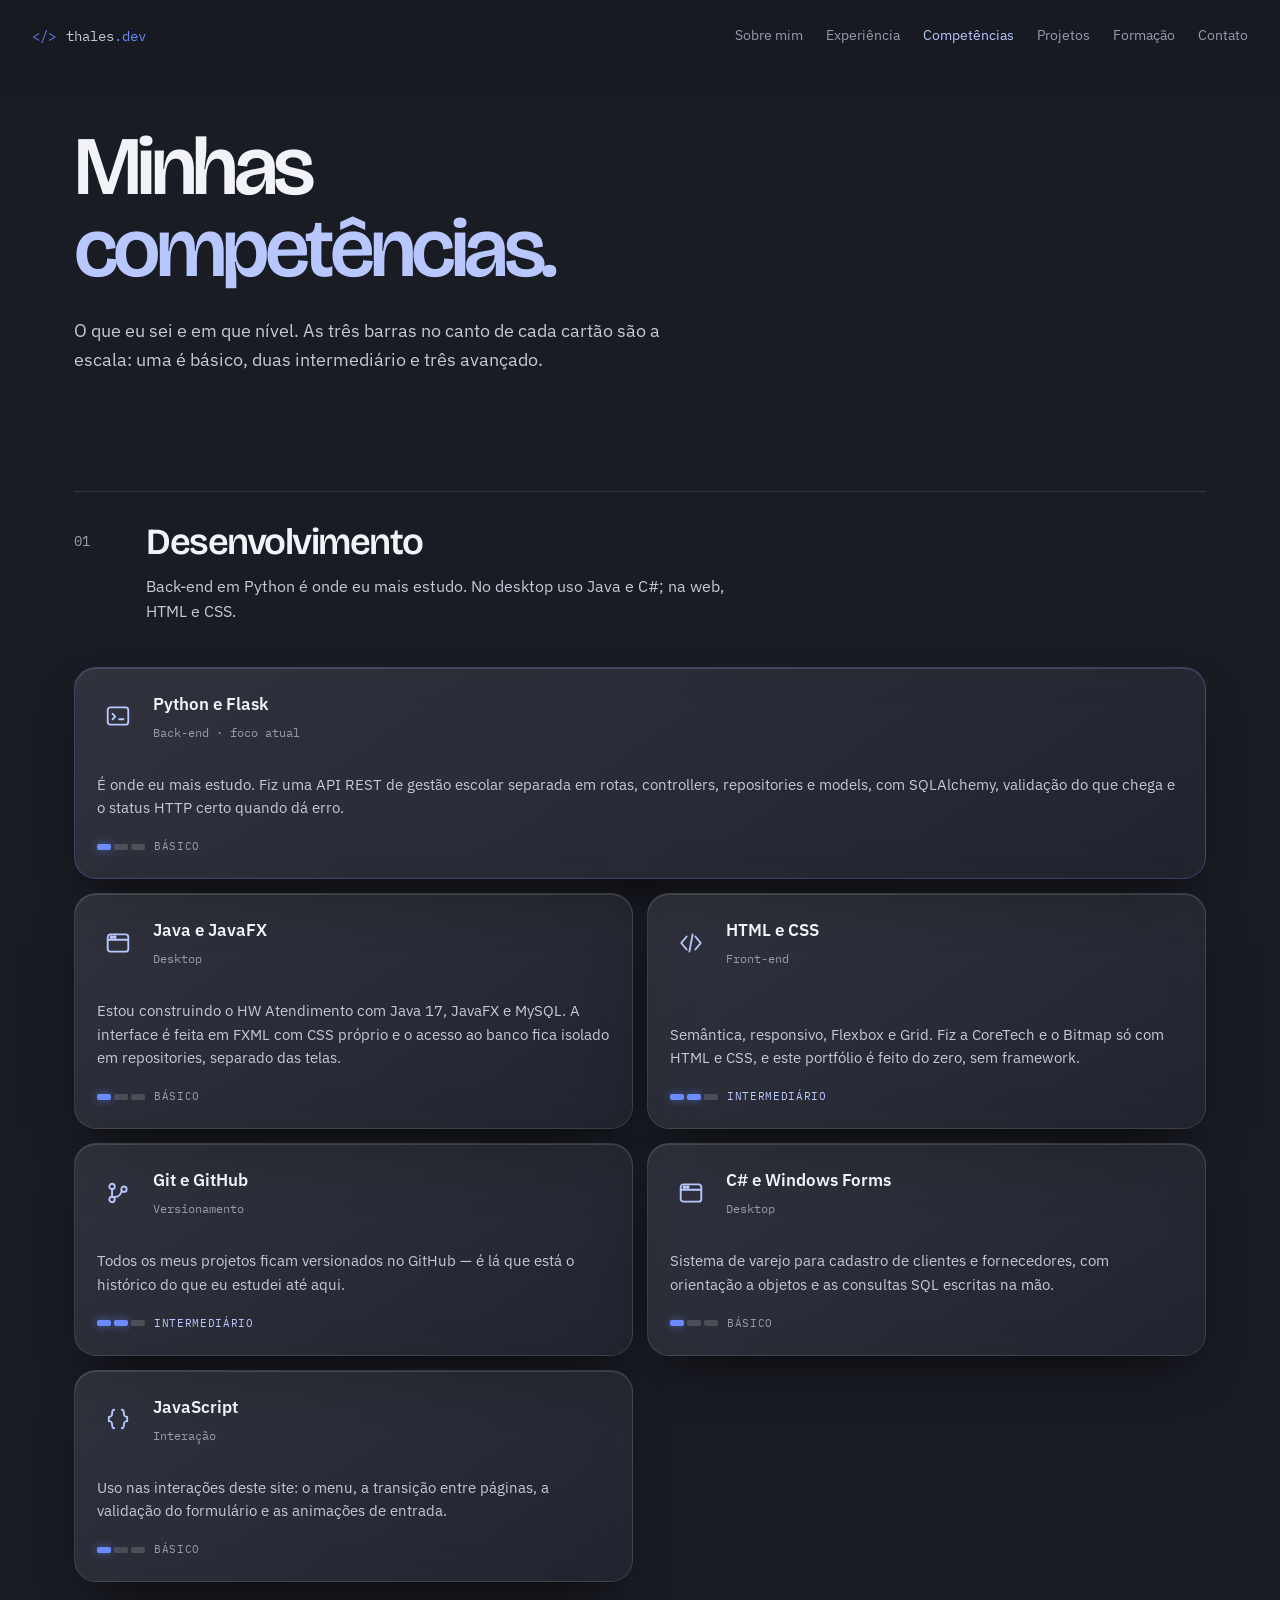
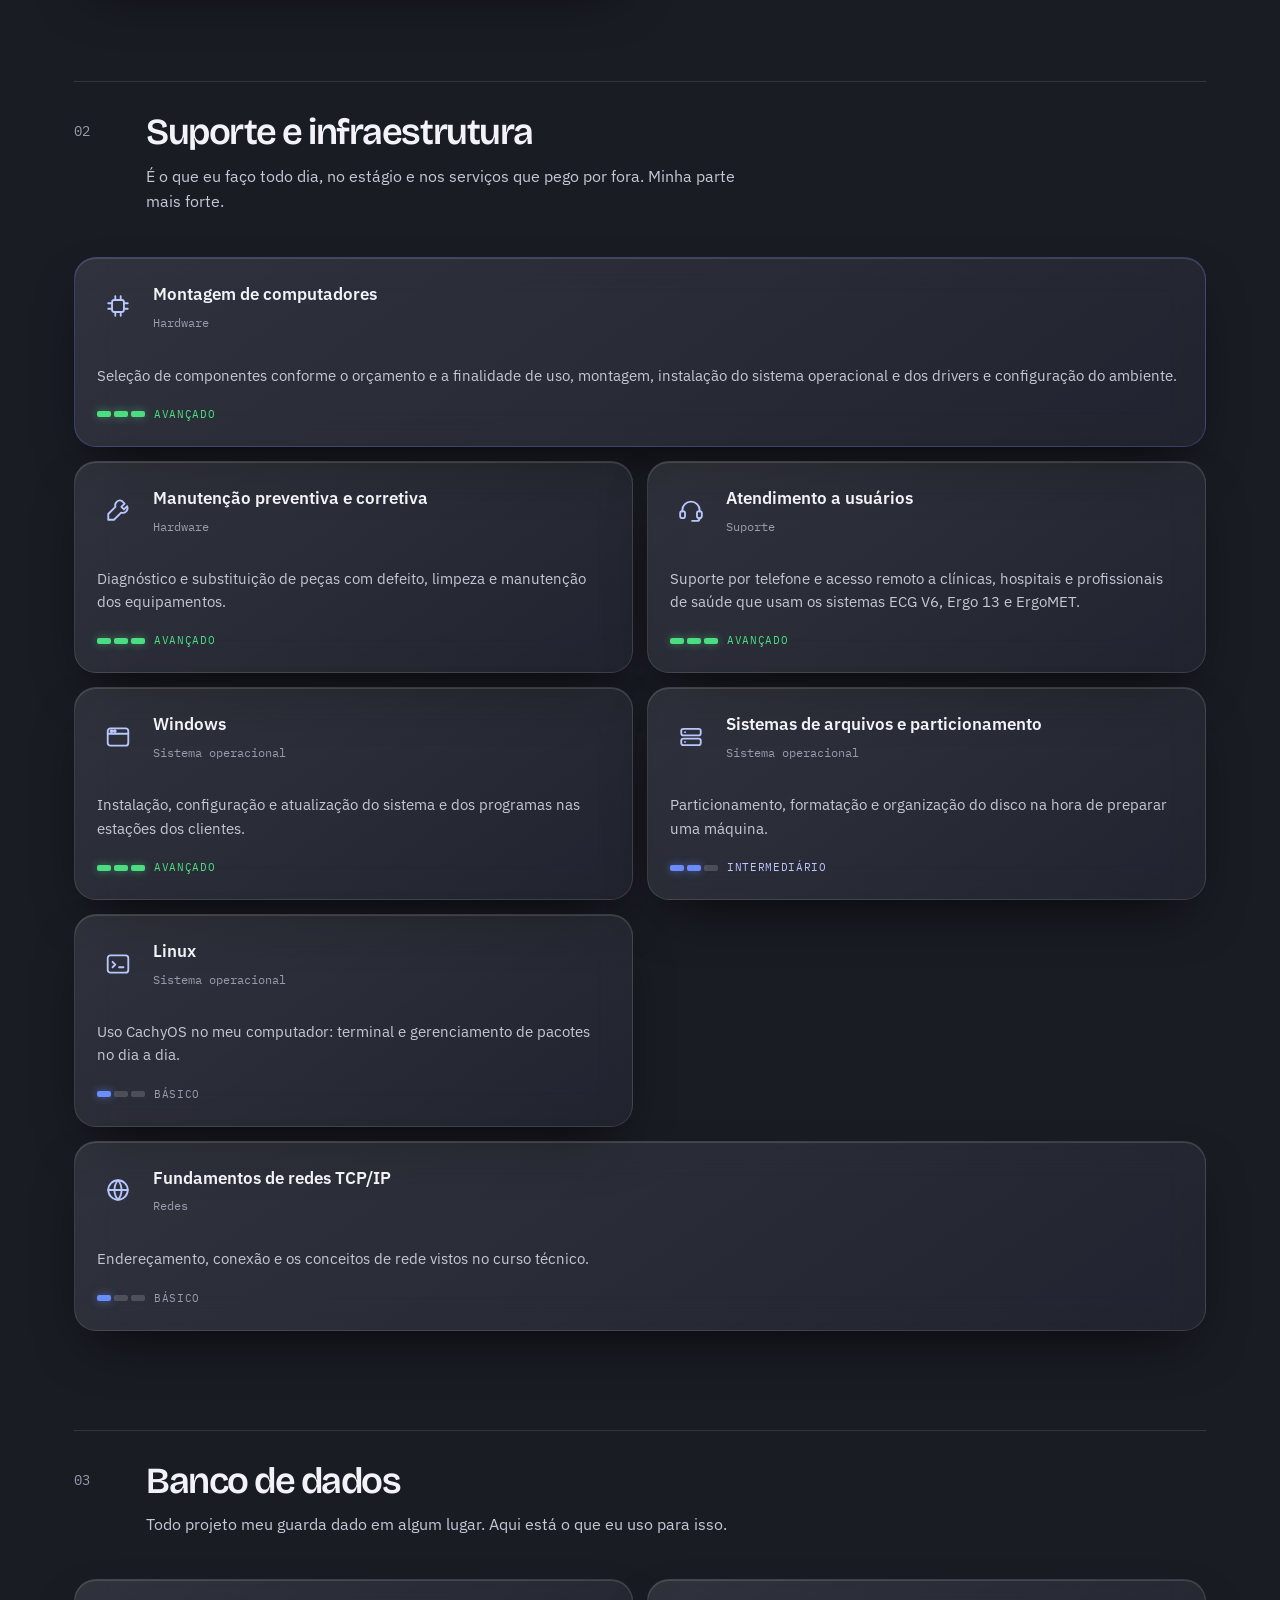
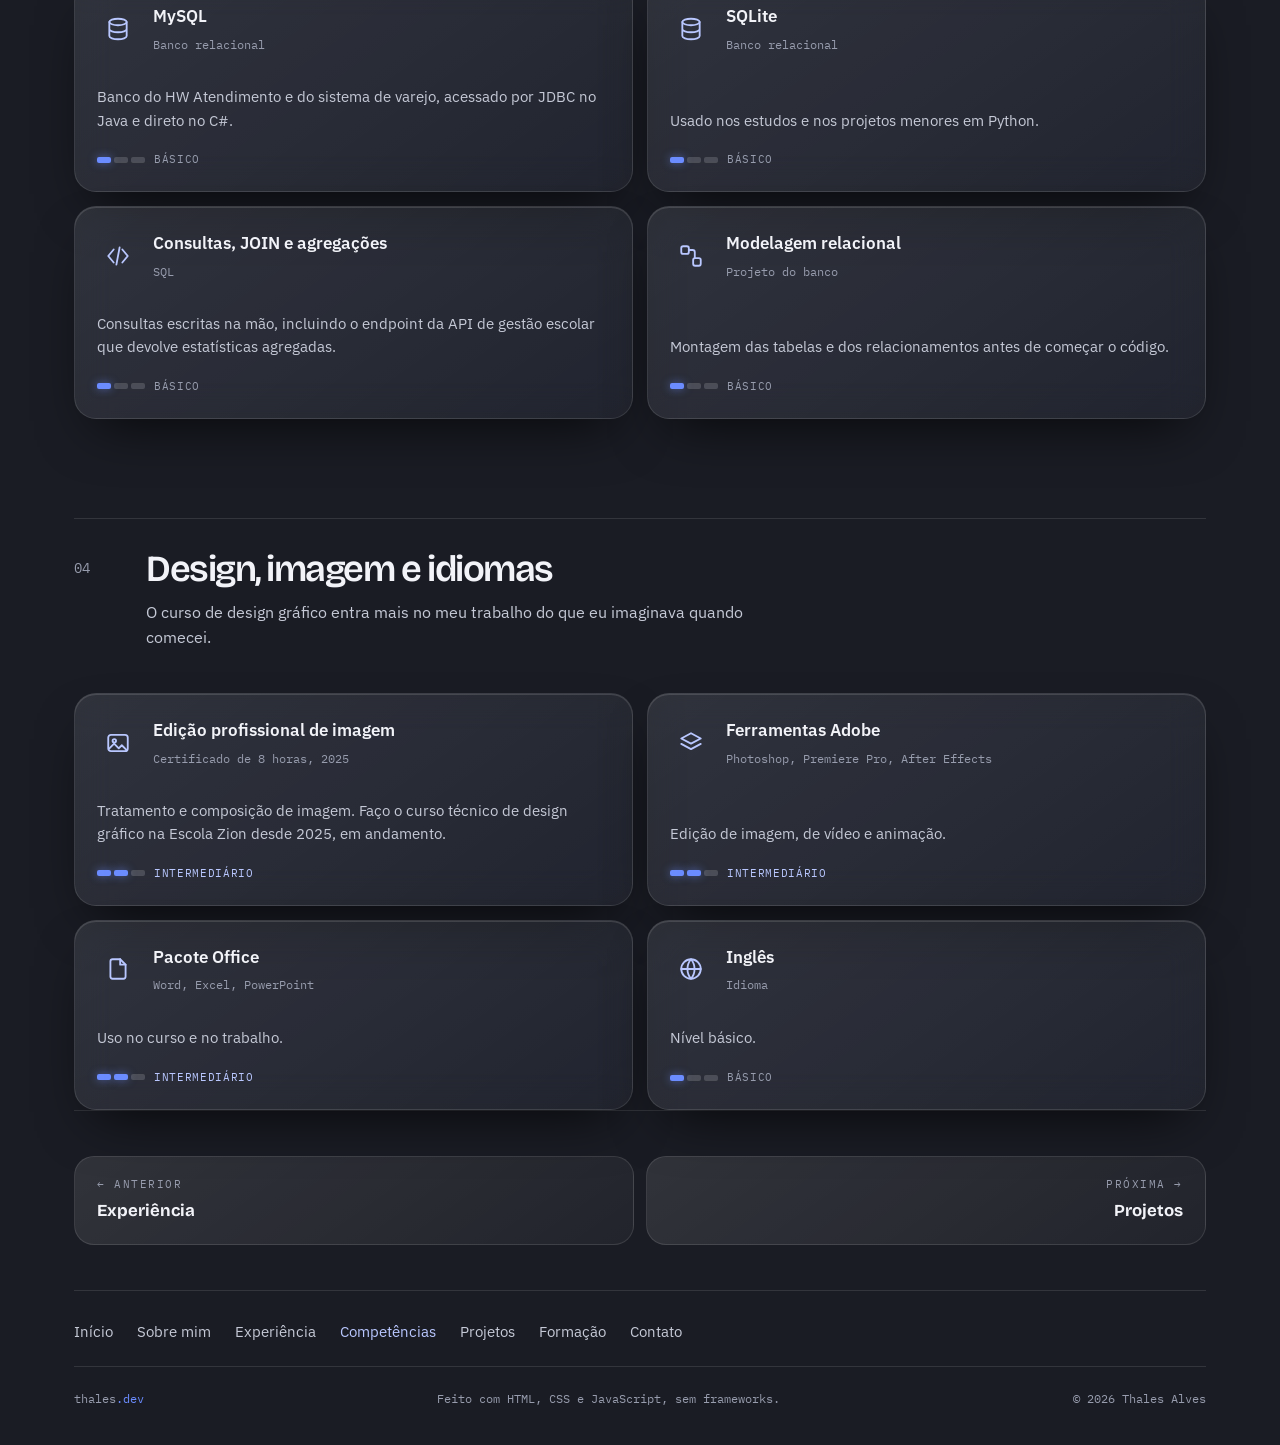
==== pages/competencias.html @ b4d2e7a7 "Abertura em todas as paginas, com o nome da secao O site que serviu de referencia mostra a tela de a" ====
<!DOCTYPE html>
<html lang="pt-BR">

<head>
<meta charset="UTF-8">
<meta name="viewport" content="width=device-width, initial-scale=1.0">

<style>
  /* Esqueleto da tela de abertura: precisa valer antes do style.css. */
  html.carregando { overflow: hidden; }
  html.carregando body > :not(.abertura) { visibility: hidden; }
  .abertura { display: none; }
  html.carregando .abertura,
  html.abertura-saindo .abertura {
    display: grid; position: fixed; inset: 0; z-index: 3000;
    place-items: center; align-content: center; background: #1A1C24;
  }
  html.abertura-saindo .abertura { opacity: 0; pointer-events: none; transition: opacity .5s ease; }
</style>
<script>
(function () {
  var raiz = document.documentElement;
  raiz.classList.add('js');

  /* quem pediu menos movimento no sistema pula a abertura */
  if (window.matchMedia('(prefers-reduced-motion: reduce)').matches) return;

  raiz.classList.add('carregando');

  /* seguranca: se algo falhar, o site aparece de qualquer jeito */
  window.setTimeout(function () {
    raiz.classList.remove('carregando');
    raiz.classList.remove('abertura-saindo');
  }, 4000);
})();
</script>
<title>Competências — Thales Alves</title>

<meta name="description" content="Competências de Thales Alves em desenvolvimento, suporte e infraestrutura, banco de dados e design.">
<meta name="author" content="Thales Alves">
<meta name="theme-color" content="#1A1C24">

<meta property="og:type" content="website">
<meta property="og:title" content="Competências — Thales Alves">
<meta property="og:description" content="Competências de Thales Alves em desenvolvimento, suporte e infraestrutura, banco de dados e design.">

<link rel="icon" href="data:image/svg+xml,<svg xmlns='http://www.w3.org/2000/svg' viewBox='0 0 100 100'><rect width='100' height='100' rx='22' fill='%231A1C24'/><text x='50' y='71' font-size='58' font-family='monospace' font-weight='bold' fill='%236B8CFF' text-anchor='middle'>T</text></svg>">

<link rel="preconnect" href="https://fonts.googleapis.com">
<link rel="preconnect" href="https://fonts.gstatic.com" crossorigin>
<link href="https://fonts.googleapis.com/css2?family=Bricolage+Grotesque:wght@600;700;800&family=IBM+Plex+Mono:wght@400;500&family=IBM+Plex+Sans:wght@400;500;600&display=swap" rel="stylesheet">
<link rel="stylesheet" href="../css/style.css">
</head>

<body data-pagina="competencias">

<div class="abertura" aria-hidden="true">
  <p class="abertura-marca">
    <span class="abertura-sinal">&lt;/&gt;</span>
    <span>thales<span class="destaque">.dev</span></span>
  </p>
  <p class="abertura-pagina">Competências</p>
  <span class="abertura-barra"><i></i></span>
</div>

<div class="placa" aria-hidden="true"></div>
<div class="cortina" aria-hidden="true"></div>

<a class="link-pular" href="#conteudo">Pular para o conteúdo</a>

<header class="cromo">
  <a href="../index.html" class="marca" aria-label="Início">
    <span class="marca-simbolo">&lt;/&gt;</span>
    <span>thales<span class="destaque">.dev</span></span>
  </a>

  <nav class="nav-topo" aria-label="Navegação principal">
    <a href="sobre.html">Sobre mim</a>
    <a href="experiencia.html">Experiência</a>
    <a href="competencias.html" aria-current="page">Competências</a>
    <a href="projetos.html">Projetos</a>
    <a href="formacao.html">Formação</a>
    <a href="contato.html">Contato</a>
  </nav>
</header>

<main class="pagina" id="conteudo">
  <div class="container">

    <header class="pagina-topo revelar">
      <h1>Minhas <em>competências.</em></h1>
      <div class="pagina-intro">
        <p>
          O que eu sei e em que nível. As três barras no canto de cada cartão são a escala:
          uma é básico, duas intermediário e três avançado.
        </p>
      </div>
    </header>

    <section class="secao-pagina revelar">
      <div class="secao-cabeca">
        <span class="secao-numero">01</span>
        <div>
          <h2>Desenvolvimento</h2>
          <p>Back-end em Python é onde eu mais estudo. No desktop uso Java e C#; na web, HTML e CSS.</p>
        </div>
      </div>
      <div class="grade-cartoes">
        <article class="cartao revelar cartao-destaque">
          <div class="cartao-topo">
            <span class="cartao-icone" aria-hidden="true"><svg viewBox="0 0 24 24" fill="none" stroke="currentColor" stroke-width="1.7" stroke-linecap="round" stroke-linejoin="round" aria-hidden="true"><rect x="2.5" y="4" width="19" height="16" rx="2.5"/><path d="m7 10 2.5 2.5L7 15M13 15h4"/></svg></span>
            <span class="cartao-titulo"><strong>Python e Flask</strong><small>Back-end · foco atual</small></span>
          </div>
          <p class="cartao-texto">É onde eu mais estudo. Fiz uma API REST de gestão escolar separada em rotas, controllers, repositories e models, com SQLAlchemy, validação do que chega e o status HTTP certo quando dá erro.</p>
<div class="cartao-rodape"><span class="nivel" data-nivel="1"><span class="nivel-barras" aria-hidden="true"><i></i><i></i><i></i></span><span class="nivel-texto">Básico</span></span></div>
        </article>
        <article class="cartao revelar">
          <div class="cartao-topo">
            <span class="cartao-icone" aria-hidden="true"><svg viewBox="0 0 24 24" fill="none" stroke="currentColor" stroke-width="1.7" stroke-linecap="round" stroke-linejoin="round" aria-hidden="true"><rect x="2.5" y="4" width="19" height="16" rx="2.5"/><path d="M2.5 9h19"/><circle cx="6" cy="6.5" r=".9" fill="currentColor"/><circle cx="9" cy="6.5" r=".9" fill="currentColor"/></svg></span>
            <span class="cartao-titulo"><strong>Java e JavaFX</strong><small>Desktop</small></span>
          </div>
          <p class="cartao-texto">Estou construindo o HW Atendimento com Java 17, JavaFX e MySQL. A interface é feita em FXML com CSS próprio e o acesso ao banco fica isolado em repositories, separado das telas.</p>
<div class="cartao-rodape"><span class="nivel" data-nivel="1"><span class="nivel-barras" aria-hidden="true"><i></i><i></i><i></i></span><span class="nivel-texto">Básico</span></span></div>
        </article>
        <article class="cartao revelar">
          <div class="cartao-topo">
            <span class="cartao-icone" aria-hidden="true"><svg viewBox="0 0 24 24" fill="none" stroke="currentColor" stroke-width="1.7" stroke-linecap="round" stroke-linejoin="round" aria-hidden="true"><path d="m8 6-5 6 5 6M16 6l5 6-5 6M13.5 4l-3 16"/></svg></span>
            <span class="cartao-titulo"><strong>HTML e CSS</strong><small>Front-end</small></span>
          </div>
          <p class="cartao-texto">Semântica, responsivo, Flexbox e Grid. Fiz a CoreTech e o Bitmap só com HTML e CSS, e este portfólio é feito do zero, sem framework.</p>
<div class="cartao-rodape"><span class="nivel" data-nivel="2"><span class="nivel-barras" aria-hidden="true"><i></i><i></i><i></i></span><span class="nivel-texto">Intermediário</span></span></div>
        </article>
        <article class="cartao revelar">
          <div class="cartao-topo">
            <span class="cartao-icone" aria-hidden="true"><svg viewBox="0 0 24 24" fill="none" stroke="currentColor" stroke-width="1.7" stroke-linecap="round" stroke-linejoin="round" aria-hidden="true"><circle cx="6.5" cy="6" r="2.5"/><circle cx="6.5" cy="18" r="2.5"/><circle cx="17.5" cy="8.5" r="2.5"/><path d="M6.5 8.5v7M15.3 10.3A6.5 6.5 0 0 1 9 15.6"/></svg></span>
            <span class="cartao-titulo"><strong>Git e GitHub</strong><small>Versionamento</small></span>
          </div>
          <p class="cartao-texto">Todos os meus projetos ficam versionados no GitHub &mdash; é lá que está o histórico do que eu estudei até aqui.</p>
<div class="cartao-rodape"><span class="nivel" data-nivel="2"><span class="nivel-barras" aria-hidden="true"><i></i><i></i><i></i></span><span class="nivel-texto">Intermediário</span></span></div>
        </article>
        <article class="cartao revelar">
          <div class="cartao-topo">
            <span class="cartao-icone" aria-hidden="true"><svg viewBox="0 0 24 24" fill="none" stroke="currentColor" stroke-width="1.7" stroke-linecap="round" stroke-linejoin="round" aria-hidden="true"><rect x="2.5" y="4" width="19" height="16" rx="2.5"/><path d="M2.5 9h19"/><circle cx="6" cy="6.5" r=".9" fill="currentColor"/><circle cx="9" cy="6.5" r=".9" fill="currentColor"/></svg></span>
            <span class="cartao-titulo"><strong>C# e Windows Forms</strong><small>Desktop</small></span>
          </div>
          <p class="cartao-texto">Sistema de varejo para cadastro de clientes e fornecedores, com orientação a objetos e as consultas SQL escritas na mão.</p>
<div class="cartao-rodape"><span class="nivel" data-nivel="1"><span class="nivel-barras" aria-hidden="true"><i></i><i></i><i></i></span><span class="nivel-texto">Básico</span></span></div>
        </article>
        <article class="cartao revelar">
          <div class="cartao-topo">
            <span class="cartao-icone" aria-hidden="true"><svg viewBox="0 0 24 24" fill="none" stroke="currentColor" stroke-width="1.7" stroke-linecap="round" stroke-linejoin="round" aria-hidden="true"><path d="M8.5 3.5c-2 0-2 2.5-2 4s-1.5 2.5-2.5 2.5h-.5v4h.5c1 0 2.5 1 2.5 2.5s0 4 2 4M15.5 3.5c2 0 2 2.5 2 4s1.5 2.5 2.5 2.5h.5v4h-.5c-1 0-2.5 1-2.5 2.5s0 4-2 4"/></svg></span>
            <span class="cartao-titulo"><strong>JavaScript</strong><small>Interação</small></span>
          </div>
          <p class="cartao-texto">Uso nas interações deste site: o menu, a transição entre páginas, a validação do formulário e as animações de entrada.</p>
<div class="cartao-rodape"><span class="nivel" data-nivel="1"><span class="nivel-barras" aria-hidden="true"><i></i><i></i><i></i></span><span class="nivel-texto">Básico</span></span></div>
        </article>
      </div>
    </section>

    <section class="secao-pagina revelar">
      <div class="secao-cabeca">
        <span class="secao-numero">02</span>
        <div>
          <h2>Suporte e infraestrutura</h2>
          <p>É o que eu faço todo dia, no estágio e nos serviços que pego por fora. Minha parte mais forte.</p>
        </div>
      </div>
      <div class="grade-cartoes">
        <article class="cartao revelar cartao-destaque">
          <div class="cartao-topo">
            <span class="cartao-icone" aria-hidden="true"><svg viewBox="0 0 24 24" fill="none" stroke="currentColor" stroke-width="1.7" stroke-linecap="round" stroke-linejoin="round" aria-hidden="true"><rect x="6.5" y="6.5" width="11" height="11" rx="2"/><path d="M9.5 3v3.5M14.5 3v3.5M9.5 17.5V21M14.5 17.5V21M3 9.5h3.5M3 14.5h3.5M17.5 9.5H21M17.5 14.5H21"/></svg></span>
            <span class="cartao-titulo"><strong>Montagem de computadores</strong><small>Hardware</small></span>
          </div>
          <p class="cartao-texto">Seleção de componentes conforme o orçamento e a finalidade de uso, montagem, instalação do sistema operacional e dos drivers e configuração do ambiente.</p>
<div class="cartao-rodape"><span class="nivel" data-nivel="3"><span class="nivel-barras" aria-hidden="true"><i></i><i></i><i></i></span><span class="nivel-texto">Avançado</span></span></div>
        </article>
        <article class="cartao revelar">
          <div class="cartao-topo">
            <span class="cartao-icone" aria-hidden="true"><svg viewBox="0 0 24 24" fill="none" stroke="currentColor" stroke-width="1.7" stroke-linecap="round" stroke-linejoin="round" aria-hidden="true"><path d="M15.5 3.5a4.5 4.5 0 0 0-5.9 5.6L3 15.7V21h5.3l6.6-6.6a4.5 4.5 0 0 0 5.6-5.9l-3 3-2.4-2.4 3-3Z"/></svg></span>
            <span class="cartao-titulo"><strong>Manutenção preventiva e corretiva</strong><small>Hardware</small></span>
          </div>
          <p class="cartao-texto">Diagnóstico e substituição de peças com defeito, limpeza e manutenção dos equipamentos.</p>
<div class="cartao-rodape"><span class="nivel" data-nivel="3"><span class="nivel-barras" aria-hidden="true"><i></i><i></i><i></i></span><span class="nivel-texto">Avançado</span></span></div>
        </article>
        <article class="cartao revelar">
          <div class="cartao-topo">
            <span class="cartao-icone" aria-hidden="true"><svg viewBox="0 0 24 24" fill="none" stroke="currentColor" stroke-width="1.7" stroke-linecap="round" stroke-linejoin="round" aria-hidden="true"><path d="M4 13.5v-1.2a8 8 0 0 1 16 0v1.2"/><rect x="2" y="13" width="4.5" height="6.5" rx="2"/><rect x="17.5" y="13" width="4.5" height="6.5" rx="2"/><path d="M20 19.5a2.5 2.5 0 0 1-2.5 2.5H13"/></svg></span>
            <span class="cartao-titulo"><strong>Atendimento a usuários</strong><small>Suporte</small></span>
          </div>
          <p class="cartao-texto">Suporte por telefone e acesso remoto a clínicas, hospitais e profissionais de saúde que usam os sistemas ECG V6, Ergo 13 e ErgoMET.</p>
<div class="cartao-rodape"><span class="nivel" data-nivel="3"><span class="nivel-barras" aria-hidden="true"><i></i><i></i><i></i></span><span class="nivel-texto">Avançado</span></span></div>
        </article>
        <article class="cartao revelar">
          <div class="cartao-topo">
            <span class="cartao-icone" aria-hidden="true"><svg viewBox="0 0 24 24" fill="none" stroke="currentColor" stroke-width="1.7" stroke-linecap="round" stroke-linejoin="round" aria-hidden="true"><rect x="2.5" y="4" width="19" height="16" rx="2.5"/><path d="M2.5 9h19"/><circle cx="6" cy="6.5" r=".9" fill="currentColor"/><circle cx="9" cy="6.5" r=".9" fill="currentColor"/></svg></span>
            <span class="cartao-titulo"><strong>Windows</strong><small>Sistema operacional</small></span>
          </div>
          <p class="cartao-texto">Instalação, configuração e atualização do sistema e dos programas nas estações dos clientes.</p>
<div class="cartao-rodape"><span class="nivel" data-nivel="3"><span class="nivel-barras" aria-hidden="true"><i></i><i></i><i></i></span><span class="nivel-texto">Avançado</span></span></div>
        </article>
        <article class="cartao revelar">
          <div class="cartao-topo">
            <span class="cartao-icone" aria-hidden="true"><svg viewBox="0 0 24 24" fill="none" stroke="currentColor" stroke-width="1.7" stroke-linecap="round" stroke-linejoin="round" aria-hidden="true"><rect x="3" y="4.5" width="18" height="6" rx="2"/><rect x="3" y="13.5" width="18" height="6" rx="2"/><path d="M6.5 7.5h.01M6.5 16.5h.01"/></svg></span>
            <span class="cartao-titulo"><strong>Sistemas de arquivos e particionamento</strong><small>Sistema operacional</small></span>
          </div>
          <p class="cartao-texto">Particionamento, formatação e organização do disco na hora de preparar uma máquina.</p>
<div class="cartao-rodape"><span class="nivel" data-nivel="2"><span class="nivel-barras" aria-hidden="true"><i></i><i></i><i></i></span><span class="nivel-texto">Intermediário</span></span></div>
        </article>
        <article class="cartao revelar">
          <div class="cartao-topo">
            <span class="cartao-icone" aria-hidden="true"><svg viewBox="0 0 24 24" fill="none" stroke="currentColor" stroke-width="1.7" stroke-linecap="round" stroke-linejoin="round" aria-hidden="true"><rect x="2.5" y="4" width="19" height="16" rx="2.5"/><path d="m7 10 2.5 2.5L7 15M13 15h4"/></svg></span>
            <span class="cartao-titulo"><strong>Linux</strong><small>Sistema operacional</small></span>
          </div>
          <p class="cartao-texto">Uso CachyOS no meu computador: terminal e gerenciamento de pacotes no dia a dia.</p>
<div class="cartao-rodape"><span class="nivel" data-nivel="1"><span class="nivel-barras" aria-hidden="true"><i></i><i></i><i></i></span><span class="nivel-texto">Básico</span></span></div>
        </article>
        <article class="cartao revelar cartao-largo">
          <div class="cartao-topo">
            <span class="cartao-icone" aria-hidden="true"><svg viewBox="0 0 24 24" fill="none" stroke="currentColor" stroke-width="1.7" stroke-linecap="round" stroke-linejoin="round" aria-hidden="true"><circle cx="12" cy="12" r="9"/><path d="M3 12h18"/><path d="M12 3a14 14 0 0 1 0 18 14 14 0 0 1 0-18Z"/></svg></span>
            <span class="cartao-titulo"><strong>Fundamentos de redes TCP/IP</strong><small>Redes</small></span>
          </div>
          <p class="cartao-texto">Endereçamento, conexão e os conceitos de rede vistos no curso técnico.</p>
<div class="cartao-rodape"><span class="nivel" data-nivel="1"><span class="nivel-barras" aria-hidden="true"><i></i><i></i><i></i></span><span class="nivel-texto">Básico</span></span></div>
        </article>
      </div>
    </section>

    <section class="secao-pagina revelar">
      <div class="secao-cabeca">
        <span class="secao-numero">03</span>
        <div>
          <h2>Banco de dados</h2>
          <p>Todo projeto meu guarda dado em algum lugar. Aqui está o que eu uso para isso.</p>
        </div>
      </div>
      <div class="grade-cartoes">
        <article class="cartao revelar">
          <div class="cartao-topo">
            <span class="cartao-icone" aria-hidden="true"><svg viewBox="0 0 24 24" fill="none" stroke="currentColor" stroke-width="1.7" stroke-linecap="round" stroke-linejoin="round" aria-hidden="true"><ellipse cx="12" cy="5.5" rx="8" ry="3"/><path d="M4 5.5v13c0 1.7 3.6 3 8 3s8-1.3 8-3v-13M4 12c0 1.7 3.6 3 8 3s8-1.3 8-3"/></svg></span>
            <span class="cartao-titulo"><strong>MySQL</strong><small>Banco relacional</small></span>
          </div>
          <p class="cartao-texto">Banco do HW Atendimento e do sistema de varejo, acessado por JDBC no Java e direto no C#.</p>
<div class="cartao-rodape"><span class="nivel" data-nivel="1"><span class="nivel-barras" aria-hidden="true"><i></i><i></i><i></i></span><span class="nivel-texto">Básico</span></span></div>
        </article>
        <article class="cartao revelar">
          <div class="cartao-topo">
            <span class="cartao-icone" aria-hidden="true"><svg viewBox="0 0 24 24" fill="none" stroke="currentColor" stroke-width="1.7" stroke-linecap="round" stroke-linejoin="round" aria-hidden="true"><ellipse cx="12" cy="5.5" rx="8" ry="3"/><path d="M4 5.5v13c0 1.7 3.6 3 8 3s8-1.3 8-3v-13M4 12c0 1.7 3.6 3 8 3s8-1.3 8-3"/></svg></span>
            <span class="cartao-titulo"><strong>SQLite</strong><small>Banco relacional</small></span>
          </div>
          <p class="cartao-texto">Usado nos estudos e nos projetos menores em Python.</p>
<div class="cartao-rodape"><span class="nivel" data-nivel="1"><span class="nivel-barras" aria-hidden="true"><i></i><i></i><i></i></span><span class="nivel-texto">Básico</span></span></div>
        </article>
        <article class="cartao revelar">
          <div class="cartao-topo">
            <span class="cartao-icone" aria-hidden="true"><svg viewBox="0 0 24 24" fill="none" stroke="currentColor" stroke-width="1.7" stroke-linecap="round" stroke-linejoin="round" aria-hidden="true"><path d="m8 6-5 6 5 6M16 6l5 6-5 6M13.5 4l-3 16"/></svg></span>
            <span class="cartao-titulo"><strong>Consultas, JOIN e agregações</strong><small>SQL</small></span>
          </div>
          <p class="cartao-texto">Consultas escritas na mão, incluindo o endpoint da API de gestão escolar que devolve estatísticas agregadas.</p>
<div class="cartao-rodape"><span class="nivel" data-nivel="1"><span class="nivel-barras" aria-hidden="true"><i></i><i></i><i></i></span><span class="nivel-texto">Básico</span></span></div>
        </article>
        <article class="cartao revelar">
          <div class="cartao-topo">
            <span class="cartao-icone" aria-hidden="true"><svg viewBox="0 0 24 24" fill="none" stroke="currentColor" stroke-width="1.7" stroke-linecap="round" stroke-linejoin="round" aria-hidden="true"><rect x="3" y="3" width="7" height="7" rx="1.8"/><rect x="14" y="14" width="7" height="7" rx="1.8"/><path d="M10 6.5h3.5a2 2 0 0 1 2 2V14"/></svg></span>
            <span class="cartao-titulo"><strong>Modelagem relacional</strong><small>Projeto do banco</small></span>
          </div>
          <p class="cartao-texto">Montagem das tabelas e dos relacionamentos antes de começar o código.</p>
<div class="cartao-rodape"><span class="nivel" data-nivel="1"><span class="nivel-barras" aria-hidden="true"><i></i><i></i><i></i></span><span class="nivel-texto">Básico</span></span></div>
        </article>
      </div>
    </section>

    <section class="secao-pagina revelar">
      <div class="secao-cabeca">
        <span class="secao-numero">04</span>
        <div>
          <h2>Design, imagem e idiomas</h2>
          <p>O curso de design gráfico entra mais no meu trabalho do que eu imaginava quando comecei.</p>
        </div>
      </div>
      <div class="grade-cartoes">
        <article class="cartao revelar">
          <div class="cartao-topo">
            <span class="cartao-icone" aria-hidden="true"><svg viewBox="0 0 24 24" fill="none" stroke="currentColor" stroke-width="1.7" stroke-linecap="round" stroke-linejoin="round" aria-hidden="true"><rect x="3" y="4.5" width="18" height="15" rx="2.5"/><circle cx="8.6" cy="10" r="1.6"/><path d="m3.6 17.4 4.8-4.8 4.3 4.3 2.8-2.8 4.5 4.5"/></svg></span>
            <span class="cartao-titulo"><strong>Edição profissional de imagem</strong><small>Certificado de 8 horas, 2025</small></span>
          </div>
          <p class="cartao-texto">Tratamento e composição de imagem. Faço o curso técnico de design gráfico na Escola Zion desde 2025, em andamento.</p>
<div class="cartao-rodape"><span class="nivel" data-nivel="2"><span class="nivel-barras" aria-hidden="true"><i></i><i></i><i></i></span><span class="nivel-texto">Intermediário</span></span></div>
        </article>
        <article class="cartao revelar">
          <div class="cartao-topo">
            <span class="cartao-icone" aria-hidden="true"><svg viewBox="0 0 24 24" fill="none" stroke="currentColor" stroke-width="1.7" stroke-linecap="round" stroke-linejoin="round" aria-hidden="true"><path d="m12 3 9 4.8-9 4.8-9-4.8 9-4.8Z"/><path d="m3 12.8 9 4.8 9-4.8"/></svg></span>
            <span class="cartao-titulo"><strong>Ferramentas Adobe</strong><small>Photoshop, Premiere Pro, After Effects</small></span>
          </div>
          <p class="cartao-texto">Edição de imagem, de vídeo e animação.</p>
<div class="cartao-rodape"><span class="nivel" data-nivel="2"><span class="nivel-barras" aria-hidden="true"><i></i><i></i><i></i></span><span class="nivel-texto">Intermediário</span></span></div>
        </article>
        <article class="cartao revelar">
          <div class="cartao-topo">
            <span class="cartao-icone" aria-hidden="true"><svg viewBox="0 0 24 24" fill="none" stroke="currentColor" stroke-width="1.7" stroke-linecap="round" stroke-linejoin="round" aria-hidden="true"><path d="M14 3H7a2 2 0 0 0-2 2v14a2 2 0 0 0 2 2h10a2 2 0 0 0 2-2V8l-5-5Z"/><path d="M14 3v5h5"/></svg></span>
            <span class="cartao-titulo"><strong>Pacote Office</strong><small>Word, Excel, PowerPoint</small></span>
          </div>
          <p class="cartao-texto">Uso no curso e no trabalho.</p>
<div class="cartao-rodape"><span class="nivel" data-nivel="2"><span class="nivel-barras" aria-hidden="true"><i></i><i></i><i></i></span><span class="nivel-texto">Intermediário</span></span></div>
        </article>
        <article class="cartao revelar">
          <div class="cartao-topo">
            <span class="cartao-icone" aria-hidden="true"><svg viewBox="0 0 24 24" fill="none" stroke="currentColor" stroke-width="1.7" stroke-linecap="round" stroke-linejoin="round" aria-hidden="true"><circle cx="12" cy="12" r="9"/><path d="M3 12h18"/><path d="M12 3a14 14 0 0 1 0 18 14 14 0 0 1 0-18Z"/></svg></span>
            <span class="cartao-titulo"><strong>Inglês</strong><small>Idioma</small></span>
          </div>
          <p class="cartao-texto">Nível básico.</p>
<div class="cartao-rodape"><span class="nivel" data-nivel="1"><span class="nivel-barras" aria-hidden="true"><i></i><i></i><i></i></span><span class="nivel-texto">Básico</span></span></div>
        </article>
      </div>
    </section>

    <nav class="nav-paginas" aria-label="Navegação entre páginas">
      <a class="nav-pagina" href="experiencia.html">
        <span>&larr; Anterior</span>
        <b>Experiência</b>
      </a>
      <a class="nav-pagina nav-pagina-dir" href="projetos.html">
        <span>Próxima &rarr;</span>
        <b>Projetos</b>
      </a>
    </nav>

    <footer class="rodape">
      <nav class="rodape-nav" aria-label="Todas as páginas">
      <a href="../index.html">Início</a>
      <a href="sobre.html">Sobre mim</a>
      <a href="experiencia.html">Experiência</a>
      <a href="competencias.html" aria-current="page">Competências</a>
      <a href="projetos.html">Projetos</a>
      <a href="formacao.html">Formação</a>
      <a href="contato.html">Contato</a>
      </nav>
      <div class="rodape-conteudo">
        <p>thales<span class="destaque">.dev</span></p>
        <p>Feito com HTML, CSS e JavaScript, sem frameworks.</p>
        <p>&copy; <span id="ano">2026</span> Thales Alves</p>
      </div>
    </footer>

  </div>
</main>

<button class="topo" id="botao-topo" aria-label="Voltar ao topo">
  <svg viewBox="0 0 24 24" fill="none" stroke="currentColor" stroke-width="2" aria-hidden="true"><path d="m6 14 6-6 6 6"/></svg>
</button>

<script src="../js/main.js"></script>
</body>

</html>
---- css/style.css ----
/* ===========================================================
   Portfólio — Thales Alves
   Bancada: tema escuro, painéis de vidro e componentes de hardware.

   Sumário
   01. Tokens
   02. Base e utilitários
   03. Fundo (placa de circuito)
   04. Cromo do site (marca + links)
   05. Tela de abertura
   06. Cortina de transição entre páginas
   07. Botões e pílulas
   08. Bancada (página inicial)
   09. Módulos (cards de pasta)
   10. Núcleo (coluna central da inicial)
   11. Páginas internas
   12. Cartões de conteúdo
   13. Nível das competências
   14. Projetos
   15. Contato e formulário
   16. Link de texto com seta
   17. Rodapé e navegação entre páginas
   18. Revelação no scroll
   19. Responsivo
   =========================================================== */


/* ======================= 01. Tokens ======================= */

:root {
  /* Fundos — grafite com veio azul, não cinza neutro */
  --fundo: #1A1C24;
  --fundo-2: #15171E;
  --fundo-3: #242836;

  /* Vidro: um gradiente branco translúcido reaproveitado em tudo */
  --vidro: linear-gradient(145deg, rgba(255, 255, 255, .10), rgba(255, 255, 255, .038));
  --vidro-forte: linear-gradient(145deg, rgba(255, 255, 255, .19), rgba(255, 255, 255, .08));
  --borda: rgba(255, 255, 255, .11);
  --borda-forte: rgba(255, 255, 255, .26);

  /* Luz e sombra */
  --luz-interna: inset 0 1px 0 rgba(255, 255, 255, .13);
  --sombra: 0 24px 56px -22px rgba(0, 0, 0, .78);
  --sombra-alta: 0 36px 80px -26px rgba(0, 0, 0, .86);

  /* Texto */
  --texto: #F2F3F8;
  --texto-2: #C5C9D6;
  --texto-3: #979CAD;

  /* Cores de sinal */
  --azul: #6B8CFF;
  --azul-claro: #B9C7FF;
  --azul-10: rgba(107, 140, 255, .14);
  --azul-20: rgba(107, 140, 255, .28);
  --azul-40: rgba(107, 140, 255, .55);
  --led: #4ADE80;
  --cobre: #E8A765;
  --vermelho: #FF8F8B;

  /* Tipografia */
  --fonte-titulo: "Bricolage Grotesque", "Segoe UI", system-ui, sans-serif;
  --fonte-corpo: "IBM Plex Sans", "Segoe UI", system-ui, -apple-system, sans-serif;
  --fonte-mono: "IBM Plex Mono", "Consolas", ui-monospace, monospace;

  /* Medidas */
  --maxw: 1180px;
  --raio: 20px;
  --raio-p: 12px;
  --raio-pilula: 100px;
  --cromo-h: 72px;

  /* Movimento: um único easing para o site inteiro */
  --mov: cubic-bezier(.16, 1, .3, 1);
  --t2: .2s;
  --t4: .4s;
  --t6: .6s;
  --t8: .8s;
}


/* =================== 02. Base e utilitários =================== */

*,
*::before,
*::after {
  box-sizing: border-box;
}

html {
  -webkit-text-size-adjust: 100%;
  scroll-behavior: smooth;
  scroll-padding-top: calc(var(--cromo-h) + 16px);
  background: var(--fundo);
}

body {
  margin: 0;
  min-height: 100vh;
  background: var(--fundo);
  color: var(--texto);
  font-family: var(--fonte-corpo);
  font-size: 16px;
  line-height: 1.7;
  -webkit-font-smoothing: antialiased;
  overflow-x: hidden;
}

img,
svg {
  display: block;
  max-width: 100%;
}

ul,
ol {
  margin: 0;
  padding: 0;
  list-style: none;
}

a {
  color: inherit;
  text-decoration: none;
}

button {
  font: inherit;
  color: inherit;
  background: none;
  border: 0;
  cursor: pointer;
}

h1,
h2,
h3,
h4 {
  margin: 0;
  font-family: var(--fonte-titulo);
  font-weight: 700;
  line-height: 1.12;
  letter-spacing: -.02em;
}

p {
  margin: 0;
}

:focus-visible {
  outline: 2px solid var(--azul);
  outline-offset: 3px;
  border-radius: 4px;
}

.container {
  width: 100%;
  max-width: var(--maxw);
  margin: 0 auto;
  padding: 0 24px;
}

.mono {
  font-family: var(--fonte-mono);
}

.destaque {
  color: var(--azul);
}

.link-pular {
  position: fixed;
  top: 12px;
  left: 12px;
  z-index: 300;
  padding: 10px 18px;
  background: var(--fundo-3);
  border: 1px solid var(--borda-forte);
  border-radius: var(--raio-pilula);
  transform: translateY(-200%);
  transition: transform var(--t4) var(--mov);
}

.link-pular:focus {
  transform: translateY(0);
}

/* LED: o ponto verde que pulsa nos status */
.led {
  width: 7px;
  height: 7px;
  flex: 0 0 auto;
  border-radius: 50%;
  background: var(--led);
  box-shadow: 0 0 0 0 rgba(74, 222, 128, .5);
  animation: pulsar 2.4s var(--mov) infinite;
}

@keyframes pulsar {
  0% { box-shadow: 0 0 0 0 rgba(74, 222, 128, .45); }
  70% { box-shadow: 0 0 0 7px rgba(74, 222, 128, 0); }
  100% { box-shadow: 0 0 0 0 rgba(74, 222, 128, 0); }
}


/* ============ 03. Fundo (placa de circuito) ============ */
/* Três camadas empilhadas num só elemento, tudo em gradiente CSS:
   trilhas finas na vertical e horizontal, pontos de solda e dois brilhos. */

.placa {
  position: fixed;
  inset: 0;
  z-index: -1;
  pointer-events: none;
  background-color: var(--fundo);
  background-image:
    /* luz azul entrando pelo alto à esquerda */
    radial-gradient(64rem 44rem at 8% -14%, rgba(107, 140, 255, .26), transparent 62%),
    /* um roxo frio no canto oposto, para o fundo não ficar de uma cor só */
    radial-gradient(56rem 40rem at 104% 106%, rgba(138, 110, 255, .16), transparent 62%),
    /* pontos de solda */
    radial-gradient(circle, rgba(255, 255, 255, .05) 1px, transparent 1.3px),
    /* trilhas verticais */
    repeating-linear-gradient(90deg, rgba(255, 255, 255, .028) 0 1px, transparent 1px 88px),
    /* trilhas horizontais */
    repeating-linear-gradient(0deg, rgba(255, 255, 255, .028) 0 1px, transparent 1px 88px);
  background-size: auto, auto, 88px 88px, auto, auto;
  background-position: center;
}

/* Vinheta: escurece as bordas para o conteúdo central ganhar peso */
.placa::after {
  content: "";
  position: absolute;
  inset: 0;
  background: radial-gradient(80% 80% at 50% 40%, transparent, rgba(8, 9, 14, .78));
}


/* ============ 04. Cromo do site (marca + links) ============ */

/* Um véu que desaparece para baixo, só para o conteúdo não passar
   por cima do texto do topo. Não tem borda nem caixa: a máscara
   dissolve o blur antes de criar qualquer linha visível. */
.cromo::before {
  content: "";
  position: absolute;
  inset: -10px 0 -28px;
  z-index: -1;
  pointer-events: none;
  background: linear-gradient(180deg, rgba(23, 25, 33, .94), rgba(23, 25, 33, 0));
  backdrop-filter: blur(7px);
  -webkit-backdrop-filter: blur(7px);
  -webkit-mask-image: linear-gradient(180deg, #000 58%, transparent);
  mask-image: linear-gradient(180deg, #000 58%, transparent);
}

.cromo {
  position: fixed;
  top: 0;
  left: 0;
  right: 0;
  z-index: 120;
  height: var(--cromo-h);
  display: flex;
  align-items: center;
  justify-content: space-between;
  gap: 16px;
  padding: 0 clamp(16px, 3vw, 32px);
}

/* Sem caixa: no topo ficam só o texto e o ícone. */
.marca {
  display: inline-flex;
  align-items: center;
  gap: 10px;
  font-family: var(--fonte-mono);
  font-size: .9rem;
  color: var(--texto-2);
  transition: color var(--t4) var(--mov);
}

.marca:hover {
  color: var(--texto);
}

.marca-simbolo {
  color: var(--azul);
  opacity: .9;
}

/* --- links do topo --- */
/* Sem botão e sem painel: os links ficam escritos no topo. Em tela
   pequena eles somem daqui e aparecem no rodapé de cada página. */

.nav-topo {
  display: flex;
  align-items: center;
  gap: clamp(14px, 1.8vw, 26px);
}

.nav-topo a {
  font-size: .88rem;
  color: var(--texto-3);
  transition: color var(--t2) var(--mov);
}

.nav-topo a:hover {
  color: var(--texto);
}

.nav-topo a[aria-current="page"] {
  color: var(--azul-claro);
}

@media (max-width: 920px) {
  .nav-topo {
    display: none;
  }
}


/* ============ 05. Tela de abertura ============ */
/* O esqueleto dela (o que esconde o site) fica num <style> dentro do
   <head> de cada página, porque precisa valer antes deste arquivo
   carregar. Aqui só mora a animação. */

.abertura-marca {
  display: flex;
  align-items: center;
  gap: 13px;
  font-family: var(--fonte-mono);
  font-size: 1.35rem;
  color: var(--texto);
  animation: abertura-subir .55s var(--mov) backwards;
}

.abertura-sinal {
  color: var(--azul);
}

.abertura-marca .destaque {
  color: var(--azul);
}

@keyframes abertura-subir {
  from { opacity: 0; transform: translateY(10px); }
}

.abertura-pagina {
  margin-top: 14px;
  font-family: var(--fonte-titulo);
  font-size: 1.6rem;
  font-weight: 600;
  letter-spacing: -.03em;
  color: var(--azul-claro);
  animation: abertura-subir .55s var(--mov) .06s backwards;
}

.abertura-barra {
  width: 170px;
  height: 2px;
  margin-top: 24px;
  overflow: hidden;
  border-radius: 2px;
  background: rgba(255, 255, 255, .12);
}

.abertura-barra i {
  display: block;
  height: 100%;
  background: var(--azul);
  transform: scaleX(0);
  transform-origin: left;
  animation: abertura-encher .7s var(--mov) forwards;
}

@keyframes abertura-encher {
  to { transform: scaleX(1); }
}


/* ====== 06. Cortina de transição entre páginas ====== */
/* Um retângulo fixo que cobre a tela. Entra ao sair da página e
   sai ao entrar — dá a sensação de navegação contínua. */

/* Dois momentos, como no site que serviu de referência:

   ENTRADA — a cortina nasce opaca e some em 0.3s. Quem faz isso é a
   animação, não o JavaScript: o "backwards" aplica o estado inicial
   antes dela começar, então a página já aparece coberta. Funciona
   mesmo com o JavaScript desligado.

   SAÍDA — o clique num link interno acende a cortina em 0.18s e só
   então o navegador troca de página (js/main.js). */

.cortina {
  position: fixed;
  inset: 0;
  z-index: 500;
  background: var(--fundo);
  pointer-events: none;
  opacity: 0;
  animation: entrar-pagina .3s ease-out backwards;
  transition: opacity .18s ease-in;
}

@keyframes entrar-pagina {
  from { opacity: 1; }
  to { opacity: 0; }
}

body.saindo .cortina {
  animation: none;
  opacity: 1;
}


/* ================ 07. Botões e pílulas ================ */

.botao {
  display: inline-flex;
  align-items: center;
  justify-content: center;
  gap: 9px;
  padding: 12px 22px;
  font-size: .95rem;
  font-weight: 500;
  border-radius: var(--raio-pilula);
  border: 1px solid var(--borda);
  background: var(--vidro);
  box-shadow: var(--luz-interna), var(--sombra);
  backdrop-filter: blur(14px) saturate(150%);
  -webkit-backdrop-filter: blur(14px) saturate(150%);
  transition: background var(--t4) var(--mov), border-color var(--t4) var(--mov),
    transform var(--t4) var(--mov), box-shadow var(--t4) var(--mov);
}

.botao:hover {
  background: var(--vidro-forte);
  border-color: var(--borda-forte);
  transform: translateY(-2px);
  box-shadow: var(--luz-interna), var(--sombra-alta);
}

.botao svg {
  width: 17px;
  height: 17px;
  flex: 0 0 auto;
}

.botao-azul {
  background: linear-gradient(145deg, var(--azul), #4F6FE8);
  border-color: rgba(175, 192, 255, .45);
  color: #07070C;
  font-weight: 600;
  box-shadow: inset 0 1px 0 rgba(255, 255, 255, .3), 0 14px 34px -12px rgba(107, 140, 255, .6);
}

.botao-azul:hover {
  background: linear-gradient(145deg, #87A1FF, var(--azul));
  box-shadow: inset 0 1px 0 rgba(255, 255, 255, .35), 0 20px 46px -12px rgba(107, 140, 255, .7);
}

.botao-largo {
  width: 100%;
}

.etiqueta {
  display: inline-flex;
  align-items: center;
  gap: 7px;
  padding: 5px 12px;
  font-family: var(--fonte-mono);
  font-size: .72rem;
  letter-spacing: .04em;
  color: var(--texto-2);
  background: rgba(255, 255, 255, .04);
  border: 1px solid var(--borda);
  border-radius: var(--raio-pilula);
}

.etiqueta-azul {
  color: var(--azul-claro);
  background: var(--azul-10);
  border-color: var(--azul-20);
}


/* ============ 08. Bancada (página inicial) ============ */

.bancada {
  min-height: 100vh;
  padding: calc(var(--cromo-h) + 16px) clamp(16px, 3vw, 32px) 24px;
  display: grid;
  grid-template-columns: minmax(0, 1fr) minmax(0, 1.5fr) minmax(0, 1fr);
  gap: clamp(1.25rem, 3.5vw, 3.5rem);
  align-items: center;
  max-width: 1480px;
  margin: 0 auto;
}

/* As duas colunas de módulos ocupam a altura toda e dividem em 3 fatias
   iguais. Isso é o que impede o card de empurrar os vizinhos no hover. */
.coluna-modulos {
  height: 100%;
  max-height: 86vh;
  display: grid;
  grid-auto-rows: 1fr;
  gap: clamp(.75rem, 1.6vh, 1.25rem);
}


/* ============ 09. Módulos (cards de pasta) ============ */
/* Cada seção do site é uma pasta. Em repouso aparecem a pasta e o
   nome; no hover a capa tomba para a frente, as folhas saltam de
   dentro e a gaveta com a descrição se abre. */

/* O card não tem caixa: a pasta flutua direto sobre o fundo. */
.modulo {
  position: relative;
  padding: 14px 18px;
  display: flex;
  flex-direction: column;
  align-items: center;
  justify-content: center;
  gap: 10px;
  text-align: center;
  transition: transform var(--t6) var(--mov);
}

/* o brilho que acende atrás da pasta no hover */
.modulo::before {
  content: "";
  position: absolute;
  left: 50%;
  top: 40%;
  width: 260px;
  height: 260px;
  translate: -50% -50%;
  background: radial-gradient(circle, rgba(255, 255, 255, .11), transparent 68%);
  opacity: 0;
  transition: opacity var(--t8) var(--mov);
  pointer-events: none;
}

.modulo:hover,
.modulo:focus-visible {
  transform: translateY(-3px);
}

.modulo:hover::before,
.modulo:focus-visible::before {
  opacity: 1;
}


/* --- a pasta --- */

.pasta {
  position: relative;
  width: 124px;
  height: 96px;
  flex: 0 0 auto;
  transition: transform var(--t8) var(--mov);
}

/* a aba de cima */
.pasta-aba {
  position: absolute;
  top: 0;
  left: 10px;
  width: 46px;
  height: 16px;
  border-radius: 7px 7px 0 0;
  background: rgba(255, 255, 255, .30);
  border: 1px solid rgba(255, 255, 255, .34);
  border-bottom: 0;
  z-index: 1;
  transition: transform var(--t8) var(--mov);
}

/* a parte de trás, que não se mexe */
.pasta-tras {
  position: absolute;
  left: 0;
  right: 0;
  bottom: 0;
  height: 84px;
  border-radius: 5px 14px 14px 14px;
  background: rgba(255, 255, 255, .22);
  border: 1px solid rgba(255, 255, 255, .26);
  z-index: 2;
}

/* as folhas guardadas dentro */
.folha {
  position: absolute;
  left: 50%;
  bottom: 18px;
  width: 46px;
  height: 52px;
  margin-left: -23px;
  border-radius: 4px;
  background: linear-gradient(160deg, rgba(255, 255, 255, .92), rgba(255, 255, 255, .62));
  box-shadow: 0 6px 14px rgba(0, 0, 0, .25);
  z-index: 3;
  /* escondidas na pasta fechada; aparecem conforme saltam */
  opacity: 0;
  transform: translateY(6px) scale(.92);
  transform-origin: bottom center;
  transition: transform var(--t8) var(--mov), opacity var(--t4) var(--mov);
}

.modulo:hover .folha,
.modulo:focus-visible .folha {
  opacity: 1;
}

/* a capa da frente, que tomba */
.pasta-frente {
  position: absolute;
  left: 0;
  right: 0;
  bottom: 0;
  height: 84px;
  border-radius: 5px 14px 14px 14px;
  background: linear-gradient(150deg, rgba(255, 255, 255, .40) 0%, rgba(255, 255, 255, .20) 100%);
  border: 1px solid rgba(255, 255, 255, .42);
  box-shadow: 0 10px 24px rgba(0, 0, 0, .28);
  backdrop-filter: blur(14px);
  -webkit-backdrop-filter: blur(14px);
  z-index: 5;
  display: flex;
  flex-direction: column;
  align-items: center;
  justify-content: flex-end;
  gap: 5px;
  padding-bottom: 12px;
  transform-origin: bottom center;
  transition: transform var(--t8) var(--mov);
}

.pasta-frente i {
  display: block;
  height: 3px;
  border-radius: 2px;
  background: rgba(255, 255, 255, .42);
}

.pasta-frente i:nth-child(1) { width: 42px; }
.pasta-frente i:nth-child(2) { width: 26px; }

/* no hover: capa tomba, folhas saltam, aba sobe um pouco */
.modulo:hover .pasta-frente,
.modulo:focus-visible .pasta-frente {
  transform: perspective(420px) rotateX(-34deg);
}

.modulo:hover .pasta-aba,
.modulo:focus-visible .pasta-aba {
  transform: translateY(-3px);
}

.modulo:hover .folha-1,
.modulo:focus-visible .folha-1 {
  transform: translate(-30px, -20px) rotate(-15deg);
}

.modulo:hover .folha-2,
.modulo:focus-visible .folha-2 {
  transform: translateY(-28px) scale(1);
}

.modulo:hover .folha-3,
.modulo:focus-visible .folha-3 {
  transform: translate(30px, -20px) rotate(15deg);
}

.modulo:hover .pasta,
.modulo:focus-visible .pasta {
  transform: translateY(-2px);
}


/* --- texto do card --- */

.modulo-titulo {
  font-family: var(--fonte-titulo);
  font-size: 1.12rem;
  font-weight: 700;
  letter-spacing: -.01em;
}

/* A gaveta: cresce de 0fr para 1fr. É isso que revela a descrição
   sem precisar animar height:auto, que o CSS não interpola. */
.modulo-gaveta {
  width: 100%;
  display: grid;
  grid-template-rows: 1fr;
  transition: grid-template-rows var(--t8) var(--mov);
}

.modulo-gaveta > div {
  overflow: hidden;
  display: grid;
  gap: 10px;
  justify-items: center;
  opacity: 1;
  transition: opacity var(--t6) var(--mov);
}

.modulo-desc {
  font-size: .86rem;
  line-height: 1.55;
  color: var(--texto-2);
  max-width: 30ch;
}

.modulo-abrir {
  display: inline-flex;
  align-items: center;
  gap: 7px;
  padding: 5px 15px;
  font-family: var(--fonte-mono);
  font-size: .73rem;
  color: var(--texto-2);
  background: rgba(255, 255, 255, .10);
  border: 1px solid var(--borda);
  border-radius: var(--raio-pilula);
  transition: color var(--t4) var(--mov), background var(--t4) var(--mov), border-color var(--t4) var(--mov);
}

.modulo:hover .modulo-abrir {
  color: var(--texto);
  background: rgba(255, 255, 255, .20);
  border-color: var(--borda-forte);
}

.modulo-abrir span {
  transition: transform var(--t4) var(--mov);
}

.modulo:hover .modulo-abrir span {
  transform: translateX(3px);
}

/* Só em telas grandes com mouse a gaveta começa fechada. Em toque,
   a descrição fica sempre visível — não existe hover para abrir. */
@media (hover: hover) and (min-width: 1100px) {
  .modulo-gaveta {
    grid-template-rows: 0fr;
  }

  .modulo-gaveta > div {
    opacity: 0;
  }

  .modulo:hover .modulo-gaveta,
  .modulo:focus-visible .modulo-gaveta {
    grid-template-rows: 1fr;
  }

  .modulo:hover .modulo-gaveta > div,
  .modulo:focus-visible .modulo-gaveta > div {
    opacity: 1;
  }
}


/* ====== 10. Núcleo (coluna central da inicial) ====== */

.nucleo {
  display: grid;
  justify-items: center;
  gap: 18px;
  text-align: center;
  padding: 12px 0;
}

.nucleo-nome {
  font-size: clamp(2.6rem, 6vw, 4.4rem);
  font-weight: 800;
}

.nucleo-cargo {
  display: flex;
  align-items: center;
  gap: 9px;
  min-height: 1.8em;
  font-family: var(--fonte-mono);
  font-size: clamp(.9rem, 1.4vw, 1.05rem);
  color: var(--texto-2);
}

.nucleo-cargo .seta {
  color: var(--azul);
}

.cursor {
  display: inline-block;
  width: 9px;
  height: 1.05em;
  background: var(--azul);
  translate: 0 .18em;
  animation: piscar 1.1s steps(1) infinite;
}

@keyframes piscar {
  50% { opacity: 0; }
}

.nucleo-texto {
  max-width: min(46ch, 100%);
  color: var(--texto-2);
  font-size: clamp(.95rem, 1.2vw, 1.02rem);
}

.nucleo-texto strong {
  color: var(--texto);
  font-weight: 600;
}

.nucleo-texto .tec {
  font-family: var(--fonte-mono);
  font-size: .9em;
  color: var(--azul-claro);
}

/* Barra de redes: uma pílula de vidro com os ícones e o CTA */
.barra-redes {
  display: flex;
  flex-wrap: wrap;
  justify-content: center;
  align-items: center;
  max-width: 100%;
  gap: 6px;
  padding: 8px;
  background: var(--vidro);
  border: 1px solid var(--borda);
  border-radius: var(--raio-pilula);
  box-shadow: var(--luz-interna), var(--sombra);
  backdrop-filter: blur(16px) saturate(150%);
  -webkit-backdrop-filter: blur(16px) saturate(150%);
}

.rede {
  position: relative;
  width: 40px;
  height: 40px;
  display: grid;
  place-items: center;
  color: var(--texto-2);
  border-radius: 50%;
  transition: color var(--t2) var(--mov), background var(--t2) var(--mov), transform var(--t4) var(--mov);
}

.rede svg {
  width: 18px;
  height: 18px;
}

.rede:hover {
  color: var(--texto);
  background: rgba(255, 255, 255, .07);
  transform: translateY(-2px);
}

/* Tooltip em CSS puro, com o nome da rede */
.rede-dica {
  position: absolute;
  bottom: calc(100% + 10px);
  left: 50%;
  translate: -50% 0;
  padding: 4px 10px;
  font-family: var(--fonte-mono);
  font-size: .7rem;
  white-space: nowrap;
  color: var(--texto);
  background: var(--fundo-3);
  border: 1px solid var(--borda);
  border-radius: var(--raio-p);
  opacity: 0;
  pointer-events: none;
  transition: opacity var(--t2) var(--mov), translate var(--t4) var(--mov);
}

.rede:hover .rede-dica {
  opacity: 1;
  translate: -50% -3px;
}

.nucleo-rodape {
  font-family: var(--fonte-mono);
  font-size: .7rem;
  color: var(--texto-3);
}


/* ================ 11. Páginas internas ================ */

.pagina {
  padding: calc(var(--cromo-h) + clamp(28px, 6vh, 64px)) 0 0;
}

/* --- abertura da página --- */

.pagina-topo {
  padding-bottom: clamp(8px, 2vh, 20px);
}

.pagina-topo h1 {
  max-width: 14ch;
  font-size: clamp(2.8rem, 6.5vw, 5.2rem);
  font-weight: 600;
  letter-spacing: -.055em;
  line-height: .98;
}

/* a palavra destacada do título */
.pagina-topo h1 em {
  font-style: normal;
  color: var(--azul-claro);
}

.pagina-intro {
  display: grid;
  gap: 14px;
  max-width: 58ch;
  margin-top: 28px;
  font-size: clamp(1rem, 1.5vw, 1.12rem);
  line-height: 1.6;
  color: var(--texto-2);
}

.pagina-intro strong {
  color: var(--texto);
  font-weight: 600;
}

.pagina-links {
  display: flex;
  flex-wrap: wrap;
  gap: 10px;
  margin-top: 26px;
}

/* bloco de texto corrido */
.prosa {
  display: grid;
  gap: 18px;
  max-width: 66ch;
  color: var(--texto-2);
  line-height: 1.7;
}

.prosa strong {
  color: var(--texto);
  font-weight: 600;
}

.prosa .solta {
  font-size: clamp(1.05rem, 1.8vw, 1.25rem);
  line-height: 1.5;
  color: var(--texto);
  letter-spacing: -.01em;
}


/* --- seção numerada --- */

.secao-pagina {
  margin-top: clamp(56px, 11vh, 112px);
  padding-top: 30px;
  border-top: 1px solid var(--borda);
}

.secao-cabeca {
  display: grid;
  grid-template-columns: 56px minmax(0, 1fr);
  gap: 16px;
  margin-bottom: 42px;
}

.secao-numero {
  padding-top: 8px;
  font-family: var(--fonte-mono);
  font-size: .85rem;
  color: var(--texto-3);
}

.secao-cabeca h2 {
  font-size: clamp(1.7rem, 3vw, 2.3rem);
  font-weight: 600;
  letter-spacing: -.04em;
}

.secao-cabeca p {
  max-width: 62ch;
  margin-top: 10px;
  color: var(--texto-2);
  line-height: 1.6;
}


/* ============== 12. Cartões de conteúdo ============== */

.grade-cartoes {
  display: grid;
  grid-template-columns: repeat(2, minmax(0, 1fr));
  gap: 14px;
}

.cartao {
  display: flex;
  flex-direction: column;
  min-height: 190px;
  padding: 22px;
  background: var(--vidro);
  border: 1px solid var(--borda);
  border-radius: 22px;
  box-shadow: var(--luz-interna), var(--sombra);
  backdrop-filter: blur(18px) saturate(150%);
  -webkit-backdrop-filter: blur(18px) saturate(150%);
  transition: background var(--t4) var(--mov), border-color var(--t4) var(--mov),
    transform var(--t4) var(--mov), box-shadow var(--t4) var(--mov);
}

.cartao:hover {
  background: var(--vidro-forte);
  border-color: var(--borda-forte);
  transform: translateY(-2px);
  box-shadow: var(--luz-interna), var(--sombra-alta);
}

.cartao-largo {
  grid-column: 1 / -1;
}

.cartao-destaque {
  grid-column: 1 / -1;
  border-color: var(--azul-20);
}

.cartao-topo {
  display: grid;
  grid-template-columns: 42px minmax(0, 1fr);
  align-items: center;
  gap: 14px;
}

.cartao-icone {
  display: grid;
  place-items: center;
  width: 42px;
  height: 42px;
  color: var(--azul-claro);
}

.cartao-icone svg {
  width: 26px;
  height: 26px;
}

.cartao-titulo {
  min-width: 0;
}

.cartao-titulo strong {
  display: block;
  font-size: 1.06rem;
  font-weight: 600;
}

.cartao-titulo small {
  display: block;
  margin-top: 4px;
  font-family: var(--fonte-mono);
  font-size: .74rem;
  color: var(--texto-3);
}

/* o texto desce para a base do cartão */
.cartao-texto {
  margin-top: auto;
  padding-top: 30px;
  color: var(--texto-2);
  font-size: .94rem;
  line-height: 1.55;
}

.cartao-texto + .etiquetas {
  margin-top: 16px;
}

.cartao-rodape {
  margin-top: 18px;
  display: flex;
  flex-wrap: wrap;
  gap: 8px;
  align-items: center;
}


/* --- lista de processo (experiência, formação) --- */

.processo {
  display: grid;
  gap: 2px;
}

.processo-item {
  display: grid;
  grid-template-columns: 56px minmax(0, 1fr);
  gap: 16px;
  padding: 26px 0;
  border-top: 1px solid var(--borda);
}

.processo-item:first-child {
  border-top: 0;
  padding-top: 0;
}

.processo-marca {
  display: grid;
  place-items: center;
  width: 42px;
  height: 42px;
  color: var(--azul-claro);
  background: var(--azul-10);
  border: 1px solid var(--azul-20);
  border-radius: 12px;
  font-family: var(--fonte-mono);
  font-size: .85rem;
}

.processo-marca svg {
  width: 20px;
  height: 20px;
}

.processo-quando {
  display: flex;
  flex-wrap: wrap;
  align-items: center;
  gap: 10px;
  font-family: var(--fonte-mono);
  font-size: .76rem;
  color: var(--texto-3);
}

.processo-copo h3 {
  margin-top: 8px;
  font-size: 1.32rem;
  font-weight: 600;
  letter-spacing: -.02em;
}

.processo-onde {
  margin-top: 5px;
  color: var(--texto-2);
}

.processo-copo ul.tarefas {
  display: grid;
  gap: 8px;
  margin-top: 16px;
}

.tarefas li {
  position: relative;
  padding-left: 20px;
  color: var(--texto-2);
  font-size: .94rem;
}

.tarefas li::before {
  content: "";
  position: absolute;
  left: 2px;
  top: .72em;
  width: 8px;
  height: 1px;
  background: var(--azul);
}

.etiquetas {
  display: flex;
  flex-wrap: wrap;
  gap: 7px;
  margin-top: 16px;
}


/* --- números e ficha técnica --- */

.numeros {
  display: grid;
  grid-template-columns: repeat(4, minmax(0, 1fr));
  gap: 14px;
}

.numero {
  display: grid;
  gap: 4px;
  padding: 22px;
  background: var(--vidro);
  border: 1px solid var(--borda);
  border-radius: 22px;
  box-shadow: var(--luz-interna);
  transition: border-color var(--t4) var(--mov), background var(--t4) var(--mov), transform var(--t4) var(--mov);
}

a.numero:hover {
  border-color: var(--borda-forte);
  background: var(--vidro-forte);
  transform: translateY(-2px);
}

.numero-valor {
  font-size: 2.2rem;
  font-weight: 600;
  letter-spacing: -.04em;
  line-height: 1.1;
  color: var(--texto);
}

.numero-rotulo {
  font-size: .82rem;
  line-height: 1.4;
  color: var(--texto-3);
}

.ficha {
  display: grid;
  gap: 14px;
}

.ficha-linha {
  display: grid;
  grid-template-columns: auto 1fr auto;
  gap: 10px;
  align-items: baseline;
  font-size: .95rem;
}

.ficha-nome {
  font-family: var(--fonte-mono);
  font-size: .78rem;
  letter-spacing: .03em;
  text-transform: uppercase;
  color: var(--texto-3);
}

.ficha-pontos {
  border-bottom: 1px dotted rgba(255, 255, 255, .22);
  translate: 0 -.3em;
}

.ficha-valor {
  text-align: right;
  color: var(--texto);
}


/* ============ 13. Nível das competências ============ */
/* Três segmentos, como a capacidade de um slot de memória. */

.nivel {
  display: inline-flex;
  align-items: center;
  gap: 9px;
}

.nivel-barras {
  display: flex;
  gap: 3px;
}

.nivel-barras i {
  width: 14px;
  height: 6px;
  border-radius: 2px;
  background: rgba(255, 255, 255, .16);
}

.nivel-texto {
  font-family: var(--fonte-mono);
  font-size: .7rem;
  letter-spacing: .06em;
  text-transform: uppercase;
  color: var(--texto-3);
}

.nivel[data-nivel="1"] .nivel-barras i:nth-child(-n+1),
.nivel[data-nivel="2"] .nivel-barras i:nth-child(-n+2) {
  background: var(--azul);
  box-shadow: 0 0 8px var(--azul-40);
}

.nivel[data-nivel="3"] .nivel-barras i:nth-child(-n+3) {
  background: var(--led);
  box-shadow: 0 0 8px rgba(91, 227, 142, .45);
}

.nivel[data-nivel="2"] .nivel-texto {
  color: var(--azul-claro);
}

.nivel[data-nivel="3"] .nivel-texto {
  color: var(--led);
}

.legenda {
  display: flex;
  flex-wrap: wrap;
  gap: 12px 22px;
  margin-top: 24px;
}


/* ================== 14. Projetos ================== */

.projeto-linha {
  display: grid;
  grid-template-columns: minmax(0, 1.05fr) minmax(0, 1fr);
  gap: clamp(22px, 4vw, 52px);
  align-items: center;
  padding: clamp(28px, 5vh, 52px) 0;
  border-top: 1px solid var(--borda);
}

.projeto-linha:first-of-type {
  border-top: 0;
  padding-top: 0;
}

/* a segunda linha inverte o lado da prévia */
.projeto-invertido .projeto-previa {
  order: 2;
}

.projeto-copo h3 {
  margin-top: 10px;
  font-size: clamp(1.5rem, 2.6vw, 2rem);
  font-weight: 600;
  letter-spacing: -.035em;
}

.projeto-copo > p {
  margin-top: 14px;
  max-width: 54ch;
  color: var(--texto-2);
  line-height: 1.6;
}

.projeto-stack {
  display: flex;
  flex-wrap: wrap;
  gap: 7px;
  margin-top: 20px;
}

.projeto-stack li {
  padding: 5px 12px;
  font-family: var(--fonte-mono);
  font-size: .74rem;
  color: var(--texto-2);
  background: rgba(255, 255, 255, .07);
  border: 1px solid var(--borda);
  border-radius: var(--raio-pilula);
}

.projeto-acoes {
  display: flex;
  flex-wrap: wrap;
  gap: 10px;
  margin-top: 24px;
}

/* --- prévia desenhada em CSS --- */

.previa {
  position: relative;
  overflow: hidden;
  aspect-ratio: 16 / 11;
  border: 1px solid var(--borda);
  border-radius: 20px;
  background: linear-gradient(150deg, rgba(255, 255, 255, .10), rgba(0, 0, 0, .14));
  box-shadow: var(--luz-interna), var(--sombra);
  transition: transform var(--t6) var(--mov), box-shadow var(--t6) var(--mov);
}

.projeto-linha:hover .previa {
  transform: translateY(-3px);
  box-shadow: var(--luz-interna), var(--sombra-alta);
}

.previa-barra {
  display: flex;
  align-items: center;
  gap: 6px;
  height: 32px;
  padding: 0 14px;
  background: rgba(255, 255, 255, .08);
  border-bottom: 1px solid var(--borda);
}

.previa-barra i {
  width: 9px;
  height: 9px;
  border-radius: 50%;
  background: rgba(255, 255, 255, .22);
}

.previa-barra span {
  margin-left: 8px;
  font-family: var(--fonte-mono);
  font-size: .68rem;
  color: var(--texto-3);
}

.previa-corpo {
  display: grid;
  gap: 10px;
  padding: 18px;
}

/* janela de sistema: menu lateral + linhas de tabela */
.previa-app {
  grid-template-columns: 74px minmax(0, 1fr);
  align-items: start;
}

.previa-menu {
  display: grid;
  gap: 7px;
}

.previa-menu i {
  height: 8px;
  border-radius: 3px;
  background: rgba(255, 255, 255, .14);
}

.previa-menu i:first-child {
  background: var(--azul-40);
}

.previa-tabela {
  display: grid;
  gap: 7px;
}

.previa-tabela i {
  height: 11px;
  border-radius: 3px;
  background: rgba(255, 255, 255, .11);
}

.previa-tabela i:nth-child(1) {
  background: rgba(255, 255, 255, .2);
}

/* bloco de código, para a API */
.previa-codigo {
  padding: 16px 18px;
  font-family: var(--fonte-mono);
  font-size: .72rem;
  line-height: 1.75;
  color: var(--texto-2);
  white-space: pre;
  overflow: hidden;
}

.previa-codigo b {
  color: var(--azul-claro);
  font-weight: 400;
}

.previa-codigo u {
  color: var(--led);
  text-decoration: none;
}

/* página de site: faixa grande e cartões */
.previa-site {
  gap: 10px;
}

.previa-heroi {
  height: 56px;
  border-radius: 8px;
  background: linear-gradient(120deg, var(--azul-20), rgba(255, 255, 255, .1));
}

.previa-cards {
  display: grid;
  grid-template-columns: repeat(3, 1fr);
  gap: 8px;
}

.previa-cards i {
  height: 38px;
  border-radius: 7px;
  background: rgba(255, 255, 255, .12);
}


/* ============ 15. Contato e formulário ============ */

.formulario {
  display: grid;
  grid-template-columns: repeat(2, minmax(0, 1fr));
  gap: 16px;
}

.campo {
  display: grid;
  gap: 8px;
  align-content: start;
}

.campo-largo {
  grid-column: 1 / -1;
}

.campo label {
  font-family: var(--fonte-mono);
  font-size: .72rem;
  letter-spacing: .12em;
  text-transform: uppercase;
  color: var(--texto-3);
}

.campo input,
.campo textarea {
  width: 100%;
  padding: 14px 16px;
  font: inherit;
  font-size: .95rem;
  color: var(--texto);
  background: rgba(255, 255, 255, .06);
  border: 1px solid var(--borda);
  border-radius: 14px;
  transition: border-color var(--t2) var(--mov), background var(--t2) var(--mov);
}

.campo textarea {
  resize: vertical;
  min-height: 150px;
}

.campo input::placeholder,
.campo textarea::placeholder {
  color: var(--texto-3);
}

.campo input:focus,
.campo textarea:focus {
  outline: none;
  border-color: var(--azul);
  background: rgba(107, 140, 255, .10);
}

.campo-erro {
  font-size: .8rem;
  color: var(--vermelho);
}

.campo-com-erro input,
.campo-com-erro textarea {
  border-color: var(--vermelho);
}

.formulario-rodape {
  grid-column: 1 / -1;
  display: flex;
  flex-wrap: wrap;
  gap: 14px 20px;
  align-items: center;
  justify-content: space-between;
}

.aviso-form {
  max-width: 46ch;
  font-size: .86rem;
  color: var(--texto-3);
}

.aviso-form.erro {
  color: var(--vermelho);
}

.aviso-form.ok {
  color: var(--led);
}

/* canais de contato */

.canal {
  display: grid;
  grid-template-columns: 42px minmax(0, 1fr) auto;
  align-items: center;
  gap: 16px;
  padding: 20px 22px;
  background: var(--vidro);
  border: 1px solid var(--borda);
  border-radius: 22px;
  box-shadow: var(--luz-interna);
  transition: background var(--t4) var(--mov), border-color var(--t4) var(--mov), transform var(--t4) var(--mov);
}

.canal:hover {
  background: var(--vidro-forte);
  border-color: var(--borda-forte);
  transform: translateY(-2px);
}

.canal-icone {
  display: grid;
  place-items: center;
  width: 42px;
  height: 42px;
  color: var(--azul-claro);
}

.canal-icone svg {
  width: 22px;
  height: 22px;
}

.canal-tipo {
  display: block;
  font-family: var(--fonte-mono);
  font-size: .7rem;
  letter-spacing: .12em;
  text-transform: uppercase;
  color: var(--texto-3);
}

.canal-valor {
  display: block;
  margin-top: 3px;
  color: var(--texto);
  word-break: break-word;
}

.canal-seta {
  font-family: var(--fonte-mono);
  color: var(--texto-3);
  transition: transform var(--t4) var(--mov), color var(--t2) var(--mov);
}

.canal:hover .canal-seta {
  color: var(--azul-claro);
  transform: translateX(4px);
}


/* selo de credencial verificada */
.selo {
  display: inline-flex;
  align-items: center;
  gap: 7px;
  padding: 5px 12px;
  font-family: var(--fonte-mono);
  font-size: .7rem;
  letter-spacing: .04em;
  color: var(--led);
  background: rgba(91, 227, 142, .12);
  border: 1px solid rgba(91, 227, 142, .3);
  border-radius: var(--raio-pilula);
  transition: background var(--t2) var(--mov), transform var(--t4) var(--mov);
}

.selo:hover {
  background: rgba(91, 227, 142, .22);
  transform: translateY(-1px);
}

.selo svg {
  width: 11px;
  height: 11px;
  stroke-width: 3;
}


/* ============ 16. Link de texto com seta ============ */

.link-seta {
  display: inline-flex;
  align-items: center;
  gap: 9px;
  padding: 10px 0;
  color: var(--texto-2);
  border-bottom: 1px solid var(--borda);
  transition: color var(--t2) var(--mov), border-color var(--t2) var(--mov);
}

.link-seta:hover {
  color: var(--texto);
  border-color: var(--borda-forte);
}

.link-seta svg {
  width: 16px;
  height: 16px;
}

.link-seta span {
  transition: transform var(--t4) var(--mov);
}

.link-seta:hover span {
  transform: translateX(3px);
}


/* ====== 17. Rodapé e navegação entre páginas ====== */

.nav-paginas {
  display: grid;
  grid-template-columns: 1fr 1fr;
  gap: 12px;
  padding: clamp(28px, 5vh, 48px) 0;
  border-top: 1px solid var(--borda);
}

.nav-pagina {
  display: grid;
  gap: 4px;
  padding: 18px 22px;
  background: var(--vidro);
  border: 1px solid var(--borda);
  border-radius: var(--raio);
  transition: background var(--t4) var(--mov), border-color var(--t4) var(--mov), transform var(--t4) var(--mov);
}

.nav-pagina:hover {
  background: var(--vidro-forte);
  border-color: var(--borda-forte);
  transform: translateY(-2px);
}

.nav-pagina-dir {
  text-align: right;
}

.nav-pagina span {
  font-family: var(--fonte-mono);
  font-size: .68rem;
  letter-spacing: .14em;
  text-transform: uppercase;
  color: var(--texto-3);
}

.nav-pagina b {
  font-family: var(--fonte-titulo);
  font-size: 1.05rem;
  font-weight: 700;
}

.rodape {
  padding: 28px 0 36px;
  border-top: 1px solid var(--borda);
}

.rodape-nav {
  display: flex;
  flex-wrap: wrap;
  gap: 10px 24px;
  padding-bottom: 22px;
  margin-bottom: 22px;
  border-bottom: 1px solid var(--borda);
}

.rodape-nav a {
  font-size: .92rem;
  color: var(--texto-2);
  transition: color var(--t2) var(--mov);
}

.rodape-nav a:hover {
  color: var(--texto);
}

.rodape-nav a[aria-current="page"] {
  color: var(--azul-claro);
}

.rodape-conteudo {
  display: flex;
  flex-wrap: wrap;
  gap: 10px 24px;
  align-items: center;
  justify-content: space-between;
  font-family: var(--fonte-mono);
  font-size: .74rem;
  color: var(--texto-3);
}

.topo {
  position: fixed;
  right: clamp(16px, 3vw, 32px);
  bottom: 24px;
  z-index: 110;
  width: 44px;
  height: 44px;
  display: grid;
  place-items: center;
  color: var(--texto-2);
  background: var(--vidro);
  border: 1px solid var(--borda);
  border-radius: 50%;
  box-shadow: var(--luz-interna), var(--sombra);
  backdrop-filter: blur(16px);
  -webkit-backdrop-filter: blur(16px);
  opacity: 0;
  visibility: hidden;
  transform: translateY(12px);
  transition: opacity var(--t4) var(--mov), transform var(--t4) var(--mov), visibility var(--t4);
}

.topo.visivel {
  opacity: 1;
  visibility: visible;
  transform: translateY(0);
}

.topo:hover {
  color: var(--texto);
  border-color: var(--borda-forte);
}

.topo svg {
  width: 18px;
  height: 18px;
}


/* ============ 18. Revelação no scroll ============ */

/* O estado escondido só existe quando há JavaScript (a classe .js é
   posta no <html> por um script no <head>). Sem JS o conteúdo aparece
   normalmente, em vez de ficar invisível para sempre. */
.js .revelar {
  opacity: 0;
  transform: translateY(22px);
  transition: opacity var(--t8) var(--mov), transform var(--t8) var(--mov);
}

.js .revelar.visivel {
  opacity: 1;
  transform: none;
}


/* ================== 19. Responsivo ================== */

@media (max-width: 1099px) {
  .bancada {
    grid-template-columns: 1fr;
    gap: 36px;
    padding-bottom: 56px;
  }

  .nucleo {
    order: -1;
  }

  .coluna-modulos {
    height: auto;
    max-height: none;
    grid-template-columns: 1fr 1fr;
    grid-auto-rows: auto;
    gap: 14px;
  }

  .projeto-grande {
    grid-column: span 1;
  }
}

@media (max-width: 860px) {
  .grade-cartoes,
  .formulario,
  .projeto-linha {
    grid-template-columns: 1fr;
  }

  .projeto-invertido .projeto-previa {
    order: 0;
  }

  .numeros {
    grid-template-columns: repeat(2, minmax(0, 1fr));
  }

  .secao-cabeca,
  .processo-item {
    grid-template-columns: 1fr;
    gap: 12px;
  }
}

@media (max-width: 620px) {
  .coluna-modulos {
    grid-template-columns: 1fr;
  }

  /* a barra de redes quebra em duas linhas; a pílula vira um bloco */
  .barra-redes {
    border-radius: 24px;
  }

  .barra-redes .botao-azul {
    width: 100%;
  }

  .grade-projetos {
    grid-template-columns: 1fr;
  }

  .nav-paginas {
    grid-template-columns: 1fr;
  }

  .numeros {
    grid-template-columns: 1fr 1fr;
  }

  .cargo-periodo {
    justify-items: start;
    text-align: left;
  }

  .ficha-linha {
    grid-template-columns: 1fr;
    gap: 2px;
  }

  .ficha-pontos {
    display: none;
  }

  .ficha-valor {
    text-align: left;
  }
}


/* Quem pediu menos movimento no sistema recebe o site sem animação. */
@media (prefers-reduced-motion: reduce) {
  html {
    scroll-behavior: auto;
  }

  *,
  *::before,
  *::after {
    animation-duration: .01ms !important;
    animation-iteration-count: 1 !important;
    transition-duration: .01ms !important;
  }

  .js .revelar {
    opacity: 1;
    transform: none;
  }

  .modulo-gaveta {
    grid-template-rows: 1fr !important;
  }

  .modulo-gaveta > div {
    opacity: 1 !important;
  }

  .cortina {
    display: none;
  }
}
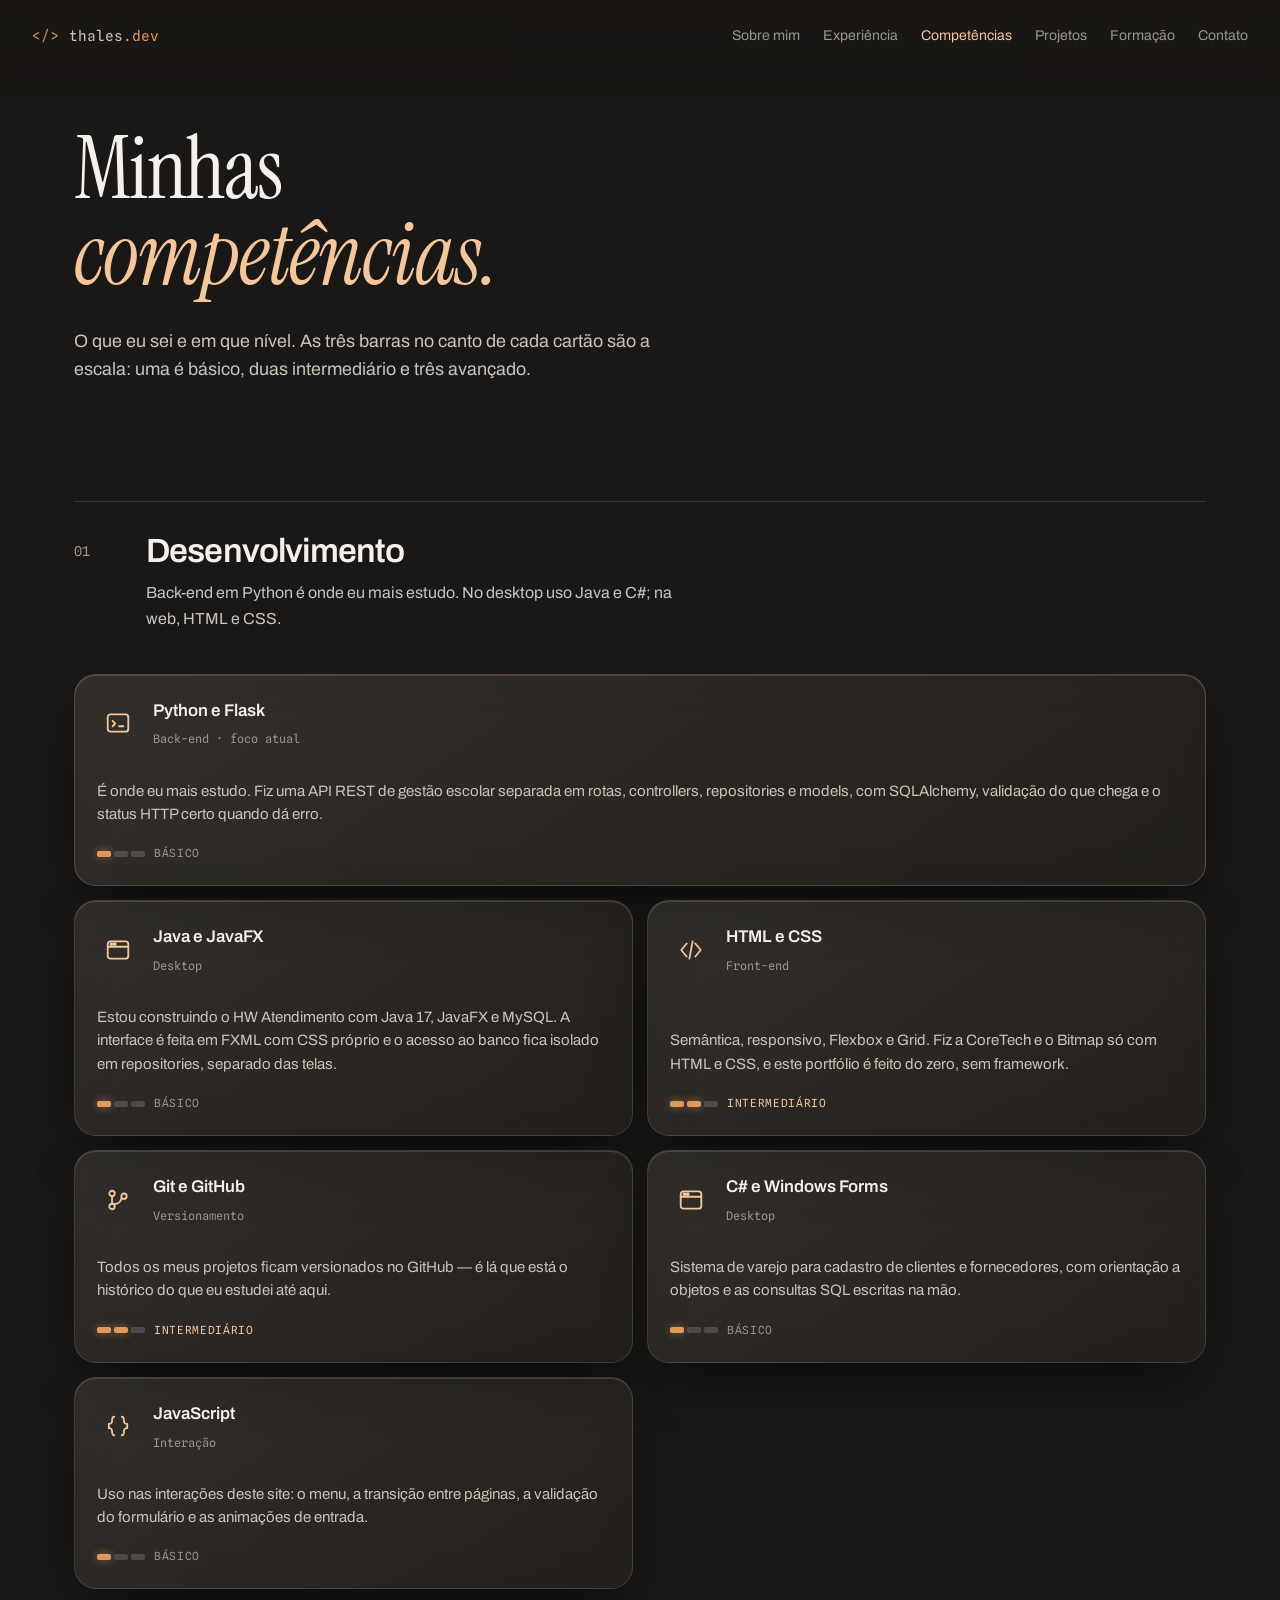
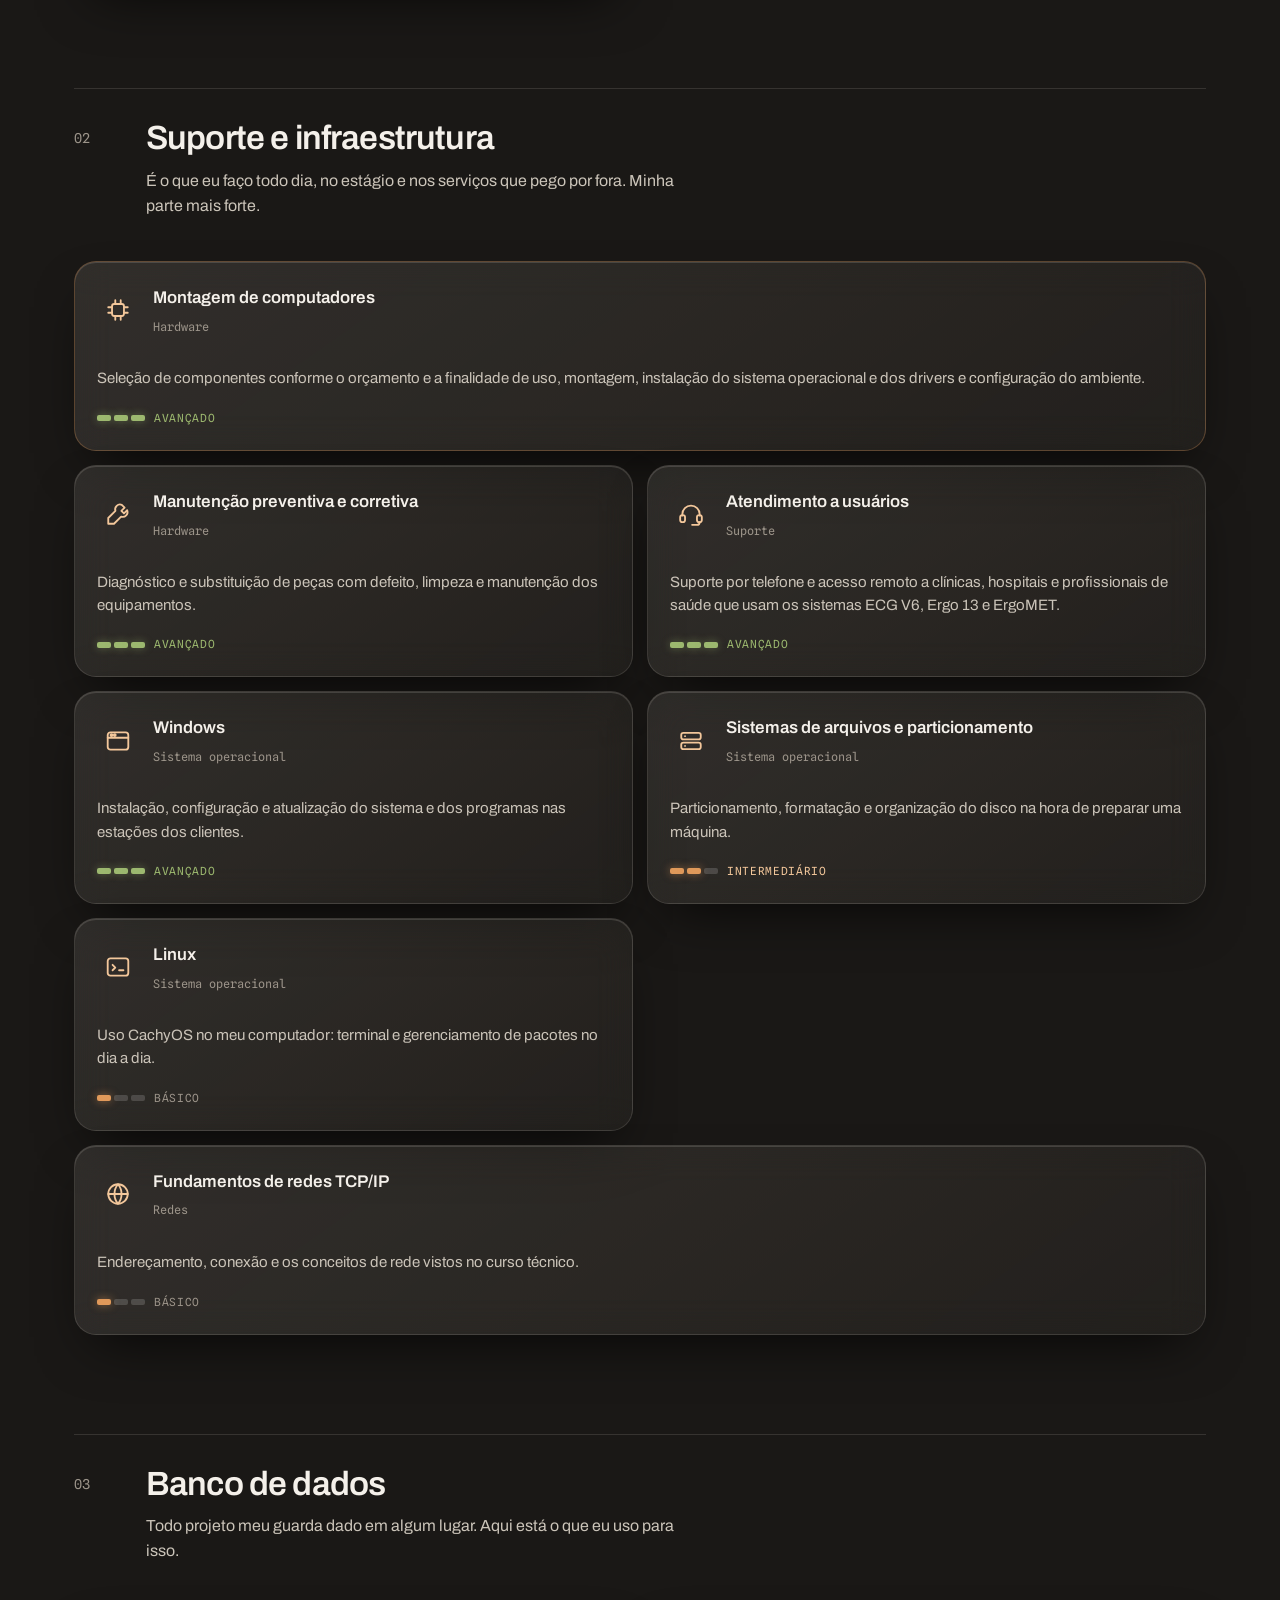
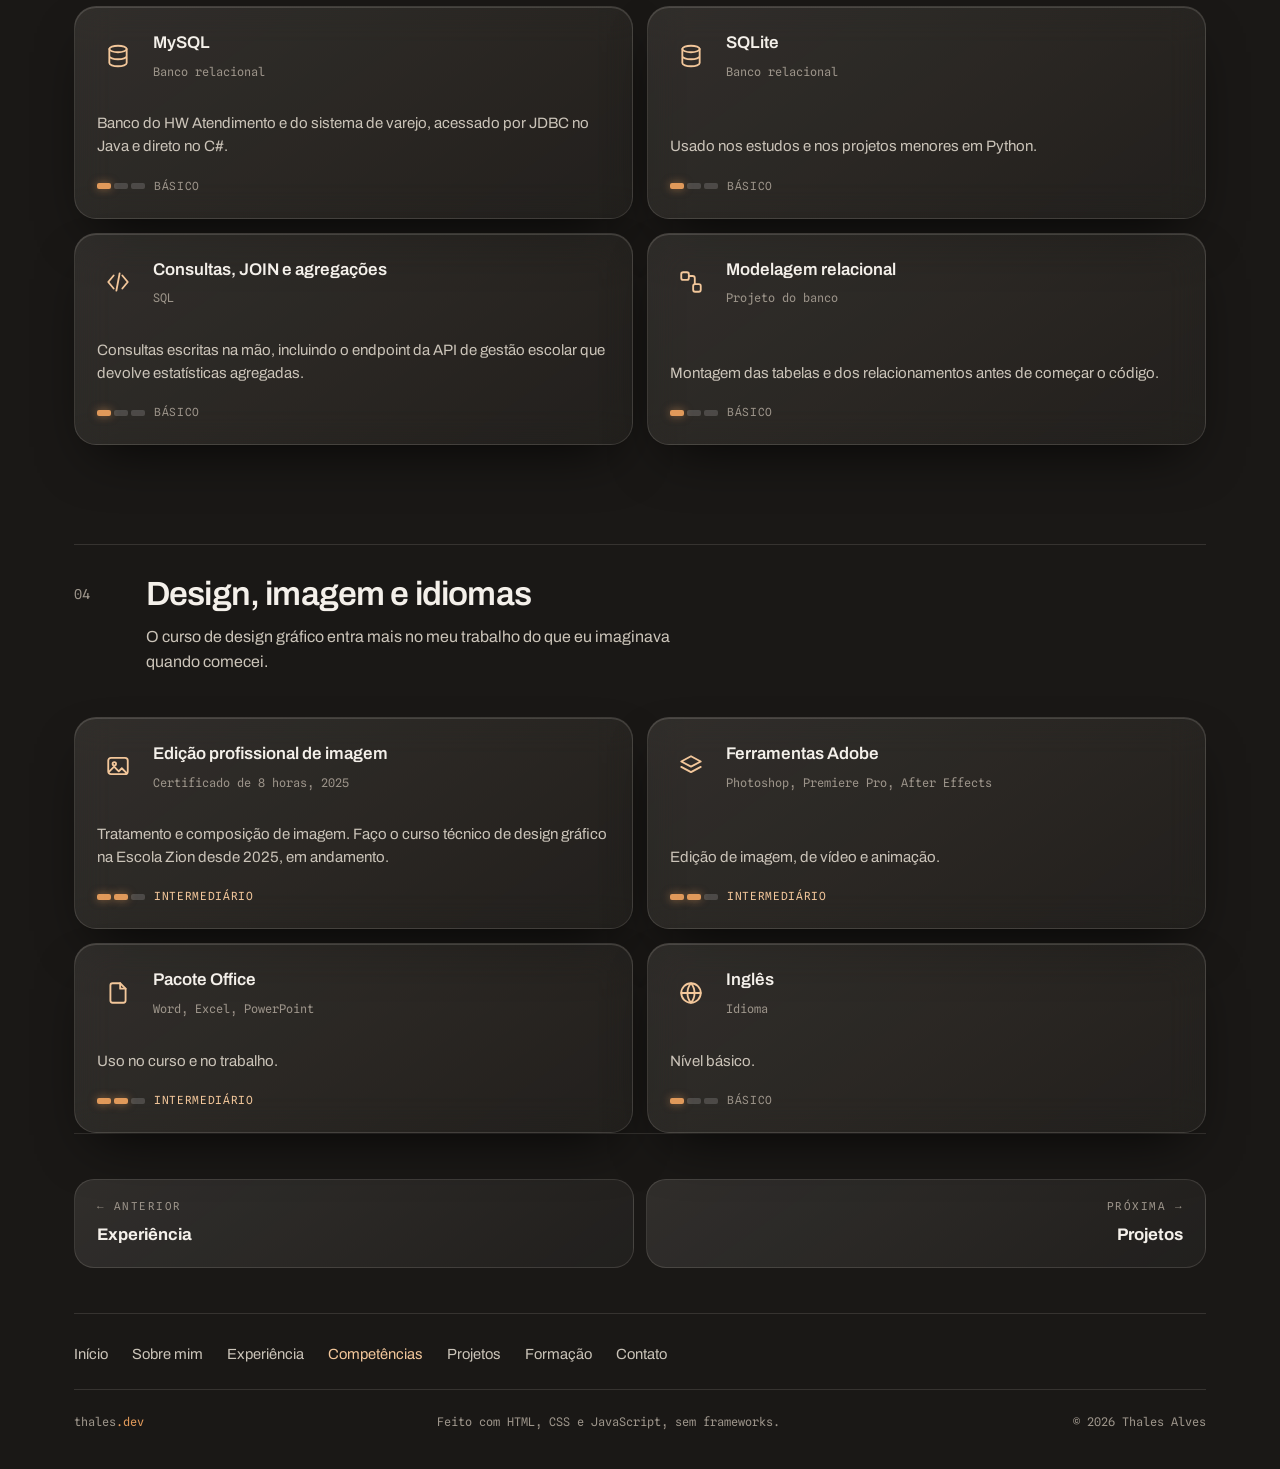
==== commit e16793fc: "Tira a cara de template: cor, fonte e simetria Tres coisas entregavam site gerado: o azul-roxo de de" ====
--- a/pages/competencias.html
+++ b/pages/competencias.html
@@ -13,7 +13,7 @@
   html.carregando .abertura,
   html.abertura-saindo .abertura {
     display: grid; position: fixed; inset: 0; z-index: 3000;
-    place-items: center; align-content: center; background: #1A1C24;
+    place-items: center; align-content: center; background: #1A1816;
   }
   html.abertura-saindo .abertura { opacity: 0; pointer-events: none; transition: opacity .5s ease; }
 </style>
@@ -38,17 +38,17 @@
 
 <meta name="description" content="Competências de Thales Alves em desenvolvimento, suporte e infraestrutura, banco de dados e design.">
 <meta name="author" content="Thales Alves">
-<meta name="theme-color" content="#1A1C24">
+<meta name="theme-color" content="#1A1816">
 
 <meta property="og:type" content="website">
 <meta property="og:title" content="Competências — Thales Alves">
 <meta property="og:description" content="Competências de Thales Alves em desenvolvimento, suporte e infraestrutura, banco de dados e design.">
 
-<link rel="icon" href="data:image/svg+xml,<svg xmlns='http://www.w3.org/2000/svg' viewBox='0 0 100 100'><rect width='100' height='100' rx='22' fill='%231A1C24'/><text x='50' y='71' font-size='58' font-family='monospace' font-weight='bold' fill='%236B8CFF' text-anchor='middle'>T</text></svg>">
+<link rel="icon" href="data:image/svg+xml,<svg xmlns='http://www.w3.org/2000/svg' viewBox='0 0 100 100'><rect width='100' height='100' rx='22' fill='%231A1816'/><text x='50' y='71' font-size='58' font-family='monospace' font-weight='bold' fill='%23E0995A' text-anchor='middle'>T</text></svg>">
 
 <link rel="preconnect" href="https://fonts.googleapis.com">
 <link rel="preconnect" href="https://fonts.gstatic.com" crossorigin>
-<link href="https://fonts.googleapis.com/css2?family=Bricolage+Grotesque:wght@600;700;800&family=IBM+Plex+Mono:wght@400;500&family=IBM+Plex+Sans:wght@400;500;600&display=swap" rel="stylesheet">
+<link href="https://fonts.googleapis.com/css2?family=Archivo:wght@400;500;600;700&family=Instrument+Serif:ital@0;1&family=Spline+Sans+Mono:wght@400;500&display=swap" rel="stylesheet">
 <link rel="stylesheet" href="../css/style.css">
 </head>
 
--- a/css/style.css
+++ b/css/style.css
@@ -28,41 +28,41 @@
 /* ======================= 01. Tokens ======================= */
 
 :root {
-  /* Fundos — grafite com veio azul, não cinza neutro */
-  --fundo: #1A1C24;
-  --fundo-2: #15171E;
-  --fundo-3: #242836;
-
-  /* Vidro: um gradiente branco translúcido reaproveitado em tudo */
-  --vidro: linear-gradient(145deg, rgba(255, 255, 255, .10), rgba(255, 255, 255, .038));
-  --vidro-forte: linear-gradient(145deg, rgba(255, 255, 255, .19), rgba(255, 255, 255, .08));
-  --borda: rgba(255, 255, 255, .11);
-  --borda-forte: rgba(255, 255, 255, .26);
+  /* Fundos — carvão quente, sem nenhum azul na base */
+  --fundo: #1A1816;
+  --fundo-2: #141211;
+  --fundo-3: #262220;
+
+  /* Vidro: um gradiente branco quente reaproveitado em tudo */
+  --vidro: linear-gradient(145deg, rgba(255, 248, 240, .10), rgba(255, 248, 240, .035));
+  --vidro-forte: linear-gradient(145deg, rgba(255, 248, 240, .19), rgba(255, 248, 240, .075));
+  --borda: rgba(255, 246, 236, .12);
+  --borda-forte: rgba(255, 246, 236, .26);
 
   /* Luz e sombra */
-  --luz-interna: inset 0 1px 0 rgba(255, 255, 255, .13);
-  --sombra: 0 24px 56px -22px rgba(0, 0, 0, .78);
-  --sombra-alta: 0 36px 80px -26px rgba(0, 0, 0, .86);
+  --luz-interna: inset 0 1px 0 rgba(255, 246, 236, .14);
+  --sombra: 0 24px 56px -22px rgba(0, 0, 0, .80);
+  --sombra-alta: 0 36px 80px -26px rgba(0, 0, 0, .88);
 
   /* Texto */
-  --texto: #F2F3F8;
-  --texto-2: #C5C9D6;
-  --texto-3: #979CAD;
+  --texto: #F4F0EA;
+  --texto-2: #CBC4B9;
+  --texto-3: #9C948A;
 
   /* Cores de sinal */
-  --azul: #6B8CFF;
-  --azul-claro: #B9C7FF;
-  --azul-10: rgba(107, 140, 255, .14);
-  --azul-20: rgba(107, 140, 255, .28);
-  --azul-40: rgba(107, 140, 255, .55);
-  --led: #4ADE80;
-  --cobre: #E8A765;
-  --vermelho: #FF8F8B;
+  --acento: #E0995A;
+  --acento-claro: #F3C79B;
+  --acento-10: rgba(224, 153, 90, .14);
+  --acento-20: rgba(224, 153, 90, .30);
+  --acento-40: rgba(224, 153, 90, .55);
+  --verde: #9CB86F;
+  --vermelho: #E0776E;
 
   /* Tipografia */
-  --fonte-titulo: "Bricolage Grotesque", "Segoe UI", system-ui, sans-serif;
-  --fonte-corpo: "IBM Plex Sans", "Segoe UI", system-ui, -apple-system, sans-serif;
-  --fonte-mono: "IBM Plex Mono", "Consolas", ui-monospace, monospace;
+  --fonte-display: "Instrument Serif", Georgia, "Times New Roman", serif;
+  --fonte-titulo: "Archivo", "Segoe UI", system-ui, sans-serif;
+  --fonte-corpo: "Archivo", "Segoe UI", system-ui, -apple-system, sans-serif;
+  --fonte-mono: "Spline Sans Mono", "Consolas", ui-monospace, monospace;
 
   /* Medidas */
   --maxw: 1180px;
@@ -139,9 +139,9 @@
 h4 {
   margin: 0;
   font-family: var(--fonte-titulo);
-  font-weight: 700;
-  line-height: 1.12;
-  letter-spacing: -.02em;
+  font-weight: 600;
+  line-height: 1.14;
+  letter-spacing: -.015em;
 }
 
 p {
@@ -149,7 +149,7 @@
 }
 
 :focus-visible {
-  outline: 2px solid var(--azul);
+  outline: 2px solid var(--acento);
   outline-offset: 3px;
   border-radius: 4px;
 }
@@ -166,7 +166,7 @@
 }
 
 .destaque {
-  color: var(--azul);
+  color: var(--acento);
 }
 
 .link-pular {
@@ -192,15 +192,15 @@
   height: 7px;
   flex: 0 0 auto;
   border-radius: 50%;
-  background: var(--led);
-  box-shadow: 0 0 0 0 rgba(74, 222, 128, .5);
+  background: var(--verde);
+  box-shadow: 0 0 0 0 rgba(156, 184, 111, .5);
   animation: pulsar 2.4s var(--mov) infinite;
 }
 
 @keyframes pulsar {
-  0% { box-shadow: 0 0 0 0 rgba(74, 222, 128, .45); }
-  70% { box-shadow: 0 0 0 7px rgba(74, 222, 128, 0); }
-  100% { box-shadow: 0 0 0 0 rgba(74, 222, 128, 0); }
+  0% { box-shadow: 0 0 0 0 rgba(156, 184, 111, .45); }
+  70% { box-shadow: 0 0 0 7px rgba(156, 184, 111, 0); }
+  100% { box-shadow: 0 0 0 0 rgba(156, 184, 111, 0); }
 }
 
 
@@ -215,17 +215,15 @@
   pointer-events: none;
   background-color: var(--fundo);
   background-image:
-    /* luz azul entrando pelo alto à esquerda */
-    radial-gradient(64rem 44rem at 8% -14%, rgba(107, 140, 255, .26), transparent 62%),
-    /* um roxo frio no canto oposto, para o fundo não ficar de uma cor só */
-    radial-gradient(56rem 40rem at 104% 106%, rgba(138, 110, 255, .16), transparent 62%),
+    /* uma luz quente só, fraca, vinda do alto à esquerda */
+    radial-gradient(62rem 42rem at 10% -14%, rgba(255, 236, 214, .055), transparent 60%),
     /* pontos de solda */
-    radial-gradient(circle, rgba(255, 255, 255, .05) 1px, transparent 1.3px),
+    radial-gradient(circle, rgba(255, 246, 236, .045) 1px, transparent 1.3px),
     /* trilhas verticais */
-    repeating-linear-gradient(90deg, rgba(255, 255, 255, .028) 0 1px, transparent 1px 88px),
+    repeating-linear-gradient(90deg, rgba(255, 246, 236, .025) 0 1px, transparent 1px 88px),
     /* trilhas horizontais */
-    repeating-linear-gradient(0deg, rgba(255, 255, 255, .028) 0 1px, transparent 1px 88px);
-  background-size: auto, auto, 88px 88px, auto, auto;
+    repeating-linear-gradient(0deg, rgba(255, 246, 236, .025) 0 1px, transparent 1px 88px);
+  background-size: auto, 88px 88px, auto, auto;
   background-position: center;
 }
 
@@ -234,7 +232,7 @@
   content: "";
   position: absolute;
   inset: 0;
-  background: radial-gradient(80% 80% at 50% 40%, transparent, rgba(8, 9, 14, .78));
+  background: radial-gradient(80% 80% at 50% 40%, transparent, rgba(10, 9, 8, .78));
 }
 
 
@@ -249,7 +247,7 @@
   inset: -10px 0 -28px;
   z-index: -1;
   pointer-events: none;
-  background: linear-gradient(180deg, rgba(23, 25, 33, .94), rgba(23, 25, 33, 0));
+  background: linear-gradient(180deg, rgba(24, 22, 20, .94), rgba(24, 22, 20, 0));
   backdrop-filter: blur(7px);
   -webkit-backdrop-filter: blur(7px);
   -webkit-mask-image: linear-gradient(180deg, #000 58%, transparent);
@@ -286,7 +284,7 @@
 }
 
 .marca-simbolo {
-  color: var(--azul);
+  color: var(--acento);
   opacity: .9;
 }
 
@@ -311,7 +309,7 @@
 }
 
 .nav-topo a[aria-current="page"] {
-  color: var(--azul-claro);
+  color: var(--acento-claro);
 }
 
 @media (max-width: 920px) {
@@ -337,11 +335,11 @@
 }
 
 .abertura-sinal {
-  color: var(--azul);
+  color: var(--acento);
 }
 
 .abertura-marca .destaque {
-  color: var(--azul);
+  color: var(--acento);
 }
 
 @keyframes abertura-subir {
@@ -350,11 +348,11 @@
 
 .abertura-pagina {
   margin-top: 14px;
-  font-family: var(--fonte-titulo);
-  font-size: 1.6rem;
-  font-weight: 600;
+  font-family: var(--fonte-display);
+  font-size: 1.9rem;
+  font-weight: 400;
   letter-spacing: -.03em;
-  color: var(--azul-claro);
+  color: var(--acento-claro);
   animation: abertura-subir .55s var(--mov) .06s backwards;
 }
 
@@ -370,7 +368,7 @@
 .abertura-barra i {
   display: block;
   height: 100%;
-  background: var(--azul);
+  background: var(--acento);
   transform: scaleX(0);
   transform-origin: left;
   animation: abertura-encher .7s var(--mov) forwards;
@@ -450,17 +448,17 @@
   flex: 0 0 auto;
 }
 
-.botao-azul {
-  background: linear-gradient(145deg, var(--azul), #4F6FE8);
-  border-color: rgba(175, 192, 255, .45);
-  color: #07070C;
+.botao-acento {
+  background: linear-gradient(145deg, var(--acento), #C97A3C);
+  border-color: rgba(255, 214, 173, .45);
+  color: #241A12;
   font-weight: 600;
-  box-shadow: inset 0 1px 0 rgba(255, 255, 255, .3), 0 14px 34px -12px rgba(107, 140, 255, .6);
-}
-
-.botao-azul:hover {
-  background: linear-gradient(145deg, #87A1FF, var(--azul));
-  box-shadow: inset 0 1px 0 rgba(255, 255, 255, .35), 0 20px 46px -12px rgba(107, 140, 255, .7);
+  box-shadow: inset 0 1px 0 rgba(255, 255, 255, .3), 0 14px 34px -12px rgba(224, 153, 90, .6);
+}
+
+.botao-acento:hover {
+  background: linear-gradient(145deg, #F0B176, var(--acento));
+  box-shadow: inset 0 1px 0 rgba(255, 255, 255, .35), 0 20px 46px -12px rgba(224, 153, 90, .7);
 }
 
 .botao-largo {
@@ -481,10 +479,10 @@
   border-radius: var(--raio-pilula);
 }
 
-.etiqueta-azul {
-  color: var(--azul-claro);
-  background: var(--azul-10);
-  border-color: var(--azul-20);
+.etiqueta-acento {
+  color: var(--acento-claro);
+  background: var(--acento-10);
+  border-color: var(--acento-20);
 }
 
 
@@ -519,6 +517,12 @@
 
 /* O card não tem caixa: a pasta flutua direto sobre o fundo. */
 .modulo {
+  /* cada pasta fica num ângulo e numa altura diferente, como se
+     tivessem sido largadas na mesa. Os valores por pasta estão no
+     bloco de tela grande, mais abaixo. */
+  --dx: 0px;
+  --dy: 0px;
+  --giro: 0deg;
   position: relative;
   padding: 14px 18px;
   display: flex;
@@ -527,6 +531,7 @@
   justify-content: center;
   gap: 10px;
   text-align: center;
+  transform: translate(var(--dx), var(--dy)) rotate(var(--giro));
   transition: transform var(--t6) var(--mov);
 }
 
@@ -545,9 +550,11 @@
   pointer-events: none;
 }
 
-.modulo:hover,
-.modulo:focus-visible {
-  transform: translateY(-3px);
+/* ao passar o mouse a pasta se endireita e sobe */
+.coluna-modulos .modulo:hover,
+.coluna-modulos .modulo:focus-visible {
+  --dy: -10px;
+  --giro: 0deg;
 }
 
 .modulo:hover::before,
@@ -748,6 +755,15 @@
 
 /* Só em telas grandes com mouse a gaveta começa fechada. Em toque,
    a descrição fica sempre visível — não existe hover para abrir. */
+@media (min-width: 1100px) {
+  .coluna-modulos:first-of-type .modulo:nth-child(1) { --dx: -14px; --dy: -8px; --giro: -2.4deg; }
+  .coluna-modulos:first-of-type .modulo:nth-child(2) { --dx: 18px; --dy: 4px; --giro: 1.8deg; }
+  .coluna-modulos:first-of-type .modulo:nth-child(3) { --dx: -6px; --dy: 12px; --giro: -1.2deg; }
+  .coluna-modulos:last-of-type .modulo:nth-child(1) { --dx: 12px; --dy: 6px; --giro: 2.2deg; }
+  .coluna-modulos:last-of-type .modulo:nth-child(2) { --dx: -16px; --dy: -10px; --giro: -1.6deg; }
+  .coluna-modulos:last-of-type .modulo:nth-child(3) { --dx: 8px; --dy: 8px; --giro: 2.8deg; }
+}
+
 @media (hover: hover) and (min-width: 1100px) {
   .modulo-gaveta {
     grid-template-rows: 0fr;
@@ -779,36 +795,22 @@
   padding: 12px 0;
 }
 
+/* O nome e os títulos de página usam a serifa, em peso normal:
+   é o que dá cara de impresso em vez de interface. */
 .nucleo-nome {
-  font-size: clamp(2.6rem, 6vw, 4.4rem);
-  font-weight: 800;
+  font-family: var(--fonte-display);
+  font-size: clamp(3rem, 7vw, 5.2rem);
+  font-weight: 400;
+  letter-spacing: -.015em;
+  line-height: 1;
 }
 
 .nucleo-cargo {
-  display: flex;
-  align-items: center;
-  gap: 9px;
-  min-height: 1.8em;
-  font-family: var(--fonte-mono);
-  font-size: clamp(.9rem, 1.4vw, 1.05rem);
+  max-width: 56ch;
+  font-family: var(--fonte-mono);
+  font-size: clamp(.78rem, 1vw, .9rem);
+  letter-spacing: -.01em;
   color: var(--texto-2);
-}
-
-.nucleo-cargo .seta {
-  color: var(--azul);
-}
-
-.cursor {
-  display: inline-block;
-  width: 9px;
-  height: 1.05em;
-  background: var(--azul);
-  translate: 0 .18em;
-  animation: piscar 1.1s steps(1) infinite;
-}
-
-@keyframes piscar {
-  50% { opacity: 0; }
 }
 
 .nucleo-texto {
@@ -825,7 +827,7 @@
 .nucleo-texto .tec {
   font-family: var(--fonte-mono);
   font-size: .9em;
-  color: var(--azul-claro);
+  color: var(--acento-claro);
 }
 
 /* Barra de redes: uma pílula de vidro com os ícones e o CTA */
@@ -911,17 +913,20 @@
 }
 
 .pagina-topo h1 {
-  max-width: 14ch;
-  font-size: clamp(2.8rem, 6.5vw, 5.2rem);
-  font-weight: 600;
-  letter-spacing: -.055em;
-  line-height: .98;
+  max-width: 15ch;
+  font-family: var(--fonte-display);
+  font-size: clamp(3rem, 7vw, 5.4rem);
+  font-weight: 400;
+  letter-spacing: -.012em;
+  line-height: 1;
 }
 
 /* a palavra destacada do título */
+/* a palavra destacada sai em itálico da própria serifa,
+   em vez de ser pintada de outra cor */
 .pagina-topo h1 em {
-  font-style: normal;
-  color: var(--azul-claro);
+  font-style: italic;
+  color: var(--acento-claro);
 }
 
 .pagina-intro {
@@ -991,9 +996,9 @@
 }
 
 .secao-cabeca h2 {
-  font-size: clamp(1.7rem, 3vw, 2.3rem);
+  font-size: clamp(1.6rem, 2.8vw, 2.1rem);
   font-weight: 600;
-  letter-spacing: -.04em;
+  letter-spacing: -.025em;
 }
 
 .secao-cabeca p {
@@ -1040,7 +1045,7 @@
 
 .cartao-destaque {
   grid-column: 1 / -1;
-  border-color: var(--azul-20);
+  border-color: var(--acento-20);
 }
 
 .cartao-topo {
@@ -1055,7 +1060,7 @@
   place-items: center;
   width: 42px;
   height: 42px;
-  color: var(--azul-claro);
+  color: var(--acento-claro);
 }
 
 .cartao-icone svg {
@@ -1128,9 +1133,9 @@
   place-items: center;
   width: 42px;
   height: 42px;
-  color: var(--azul-claro);
-  background: var(--azul-10);
-  border: 1px solid var(--azul-20);
+  color: var(--acento-claro);
+  background: var(--acento-10);
+  border: 1px solid var(--acento-20);
   border-radius: 12px;
   font-family: var(--fonte-mono);
   font-size: .85rem;
@@ -1183,7 +1188,7 @@
   top: .72em;
   width: 8px;
   height: 1px;
-  background: var(--azul);
+  background: var(--acento);
 }
 
 .etiquetas {
@@ -1296,21 +1301,21 @@
 
 .nivel[data-nivel="1"] .nivel-barras i:nth-child(-n+1),
 .nivel[data-nivel="2"] .nivel-barras i:nth-child(-n+2) {
-  background: var(--azul);
-  box-shadow: 0 0 8px var(--azul-40);
+  background: var(--acento);
+  box-shadow: 0 0 8px var(--acento-40);
 }
 
 .nivel[data-nivel="3"] .nivel-barras i:nth-child(-n+3) {
-  background: var(--led);
-  box-shadow: 0 0 8px rgba(91, 227, 142, .45);
+  background: var(--verde);
+  box-shadow: 0 0 8px rgba(156, 184, 111, .45);
 }
 
 .nivel[data-nivel="2"] .nivel-texto {
-  color: var(--azul-claro);
+  color: var(--acento-claro);
 }
 
 .nivel[data-nivel="3"] .nivel-texto {
-  color: var(--led);
+  color: var(--verde);
 }
 
 .legenda {
@@ -1346,7 +1351,7 @@
   margin-top: 10px;
   font-size: clamp(1.5rem, 2.6vw, 2rem);
   font-weight: 600;
-  letter-spacing: -.035em;
+  letter-spacing: -.025em;
 }
 
 .projeto-copo > p {
@@ -1446,7 +1451,7 @@
 }
 
 .previa-menu i:first-child {
-  background: var(--azul-40);
+  background: var(--acento-40);
 }
 
 .previa-tabela {
@@ -1476,12 +1481,12 @@
 }
 
 .previa-codigo b {
-  color: var(--azul-claro);
+  color: var(--acento-claro);
   font-weight: 400;
 }
 
 .previa-codigo u {
-  color: var(--led);
+  color: var(--verde);
   text-decoration: none;
 }
 
@@ -1493,7 +1498,7 @@
 .previa-heroi {
   height: 56px;
   border-radius: 8px;
-  background: linear-gradient(120deg, var(--azul-20), rgba(255, 255, 255, .1));
+  background: linear-gradient(120deg, var(--acento-20), rgba(255, 255, 255, .1));
 }
 
 .previa-cards {
@@ -1561,8 +1566,8 @@
 .campo input:focus,
 .campo textarea:focus {
   outline: none;
-  border-color: var(--azul);
-  background: rgba(107, 140, 255, .10);
+  border-color: var(--acento);
+  background: rgba(224, 153, 90, .10);
 }
 
 .campo-erro {
@@ -1595,7 +1600,7 @@
 }
 
 .aviso-form.ok {
-  color: var(--led);
+  color: var(--verde);
 }
 
 /* canais de contato */
@@ -1624,7 +1629,7 @@
   place-items: center;
   width: 42px;
   height: 42px;
-  color: var(--azul-claro);
+  color: var(--acento-claro);
 }
 
 .canal-icone svg {
@@ -1655,7 +1660,7 @@
 }
 
 .canal:hover .canal-seta {
-  color: var(--azul-claro);
+  color: var(--acento-claro);
   transform: translateX(4px);
 }
 
@@ -1669,15 +1674,15 @@
   font-family: var(--fonte-mono);
   font-size: .7rem;
   letter-spacing: .04em;
-  color: var(--led);
-  background: rgba(91, 227, 142, .12);
-  border: 1px solid rgba(91, 227, 142, .3);
+  color: var(--verde);
+  background: rgba(156, 184, 111, .12);
+  border: 1px solid rgba(156, 184, 111, .3);
   border-radius: var(--raio-pilula);
   transition: background var(--t2) var(--mov), transform var(--t4) var(--mov);
 }
 
 .selo:hover {
-  background: rgba(91, 227, 142, .22);
+  background: rgba(156, 184, 111, .22);
   transform: translateY(-1px);
 }
 
@@ -1788,7 +1793,7 @@
 }
 
 .rodape-nav a[aria-current="page"] {
-  color: var(--azul-claro);
+  color: var(--acento-claro);
 }
 
 .rodape-conteudo {
@@ -1848,13 +1853,13 @@
    normalmente, em vez de ficar invisível para sempre. */
 .js .revelar {
   opacity: 0;
-  transform: translateY(22px);
-  transition: opacity var(--t8) var(--mov), transform var(--t8) var(--mov);
+  translate: 0 22px;
+  transition: opacity var(--t8) var(--mov), translate var(--t8) var(--mov);
 }
 
 .js .revelar.visivel {
   opacity: 1;
-  transform: none;
+  translate: 0 0;
 }
 
 
@@ -1916,7 +1921,7 @@
     border-radius: 24px;
   }
 
-  .barra-redes .botao-azul {
+  .barra-redes .botao-acento {
     width: 100%;
   }
 
@@ -1968,7 +1973,7 @@
 
   .js .revelar {
     opacity: 1;
-    transform: none;
+    translate: 0 0;
   }
 
   .modulo-gaveta {
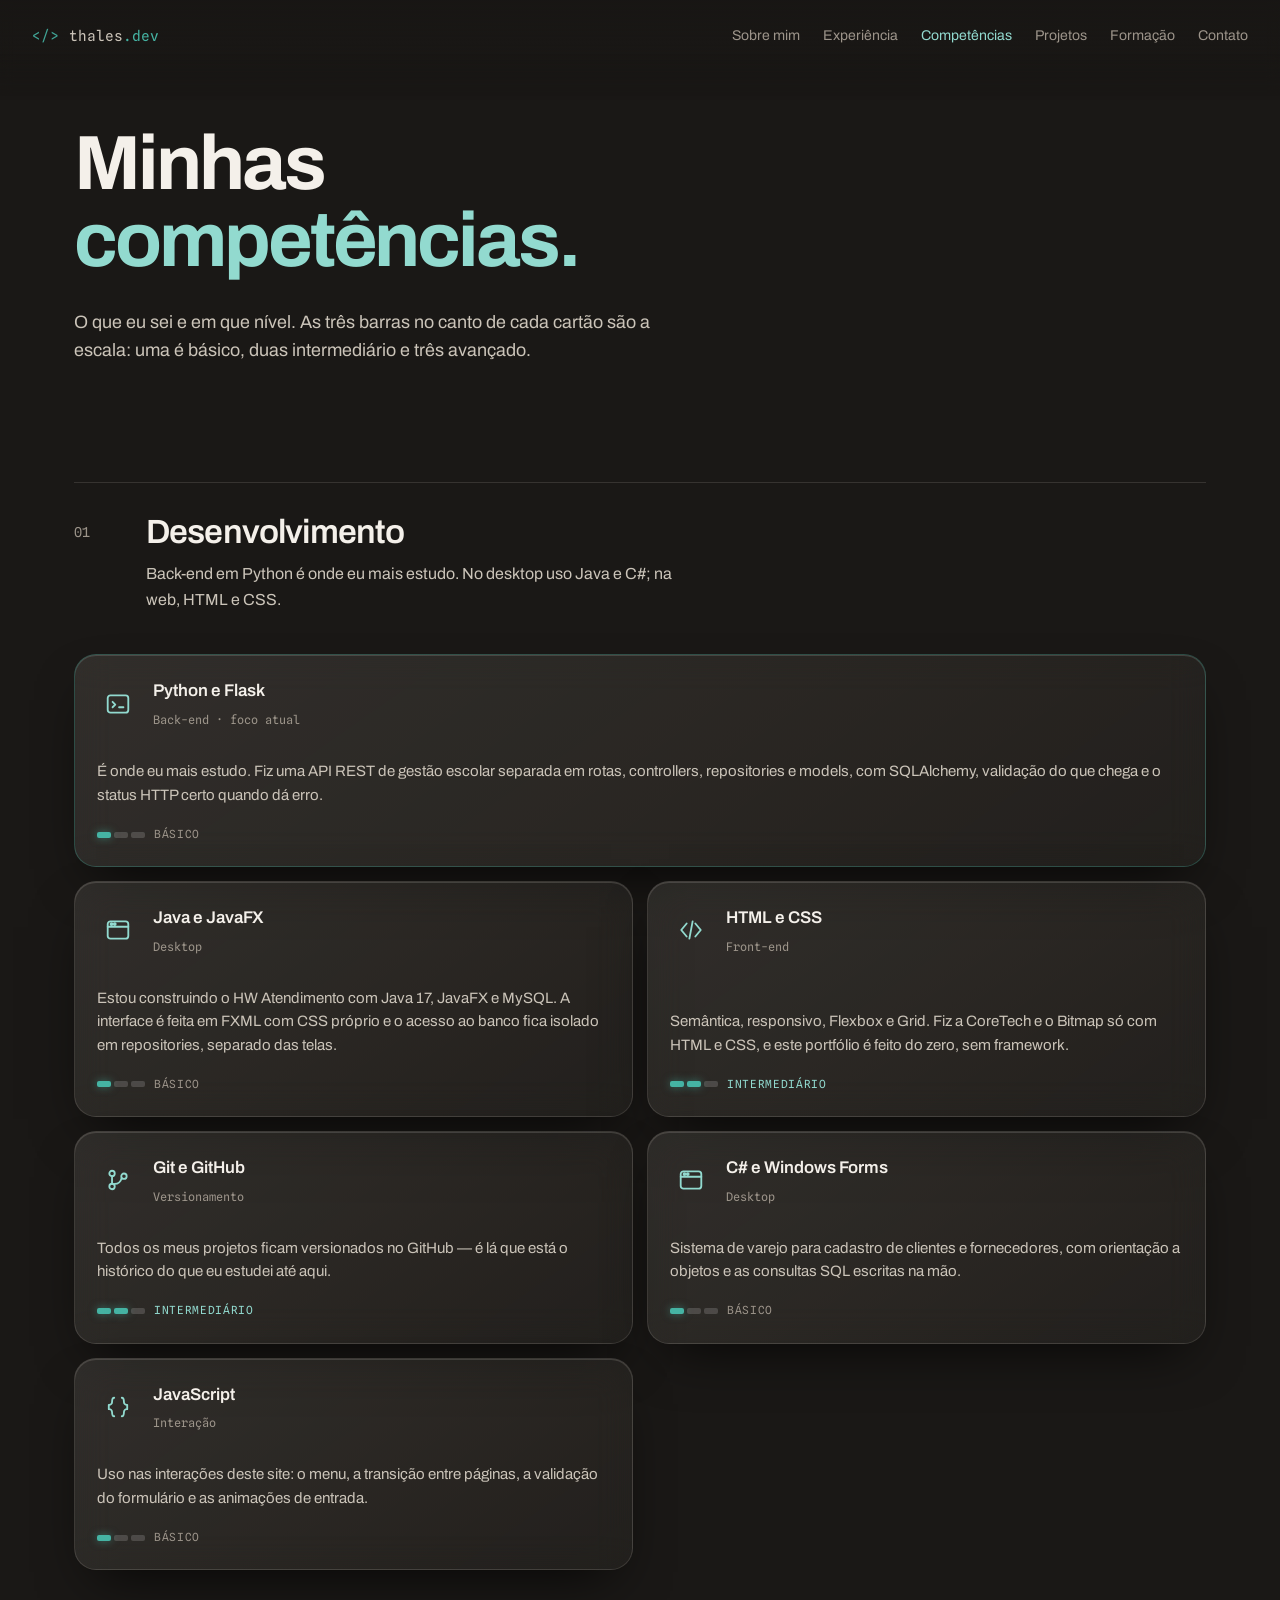
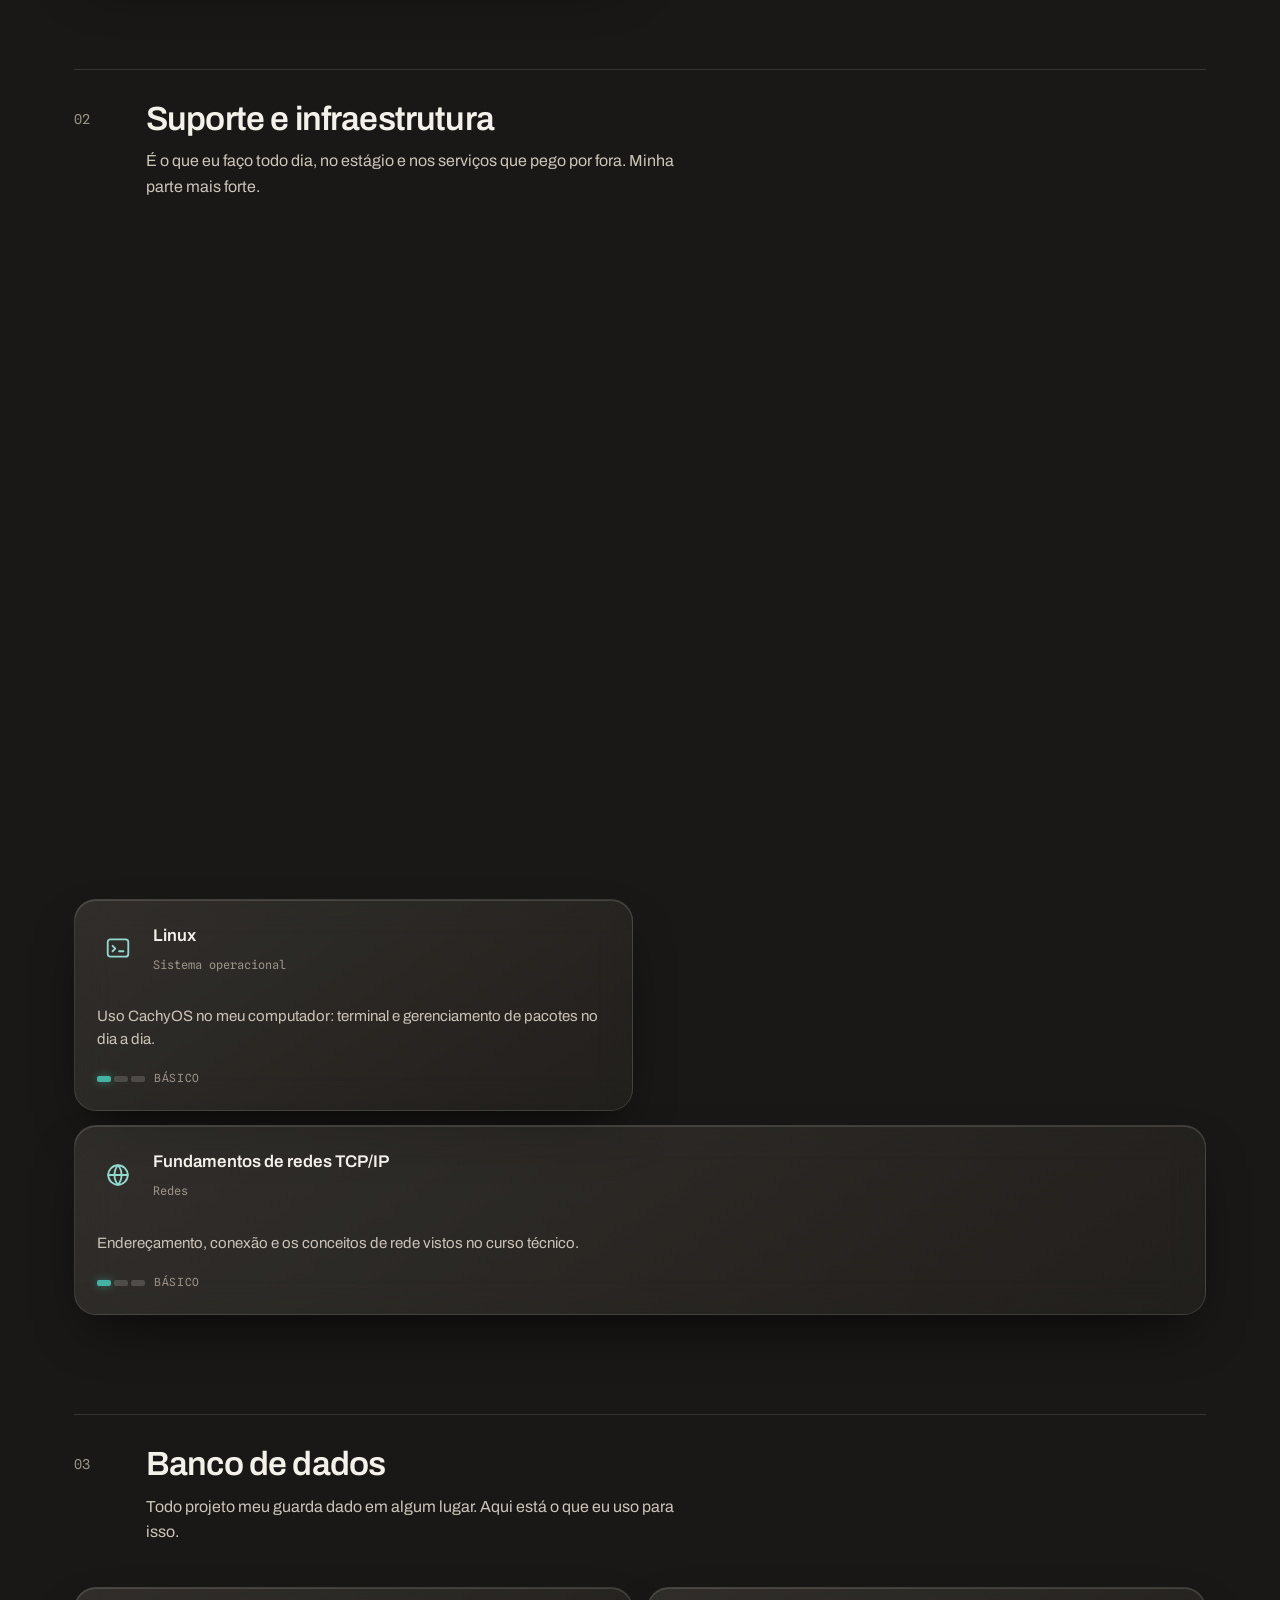
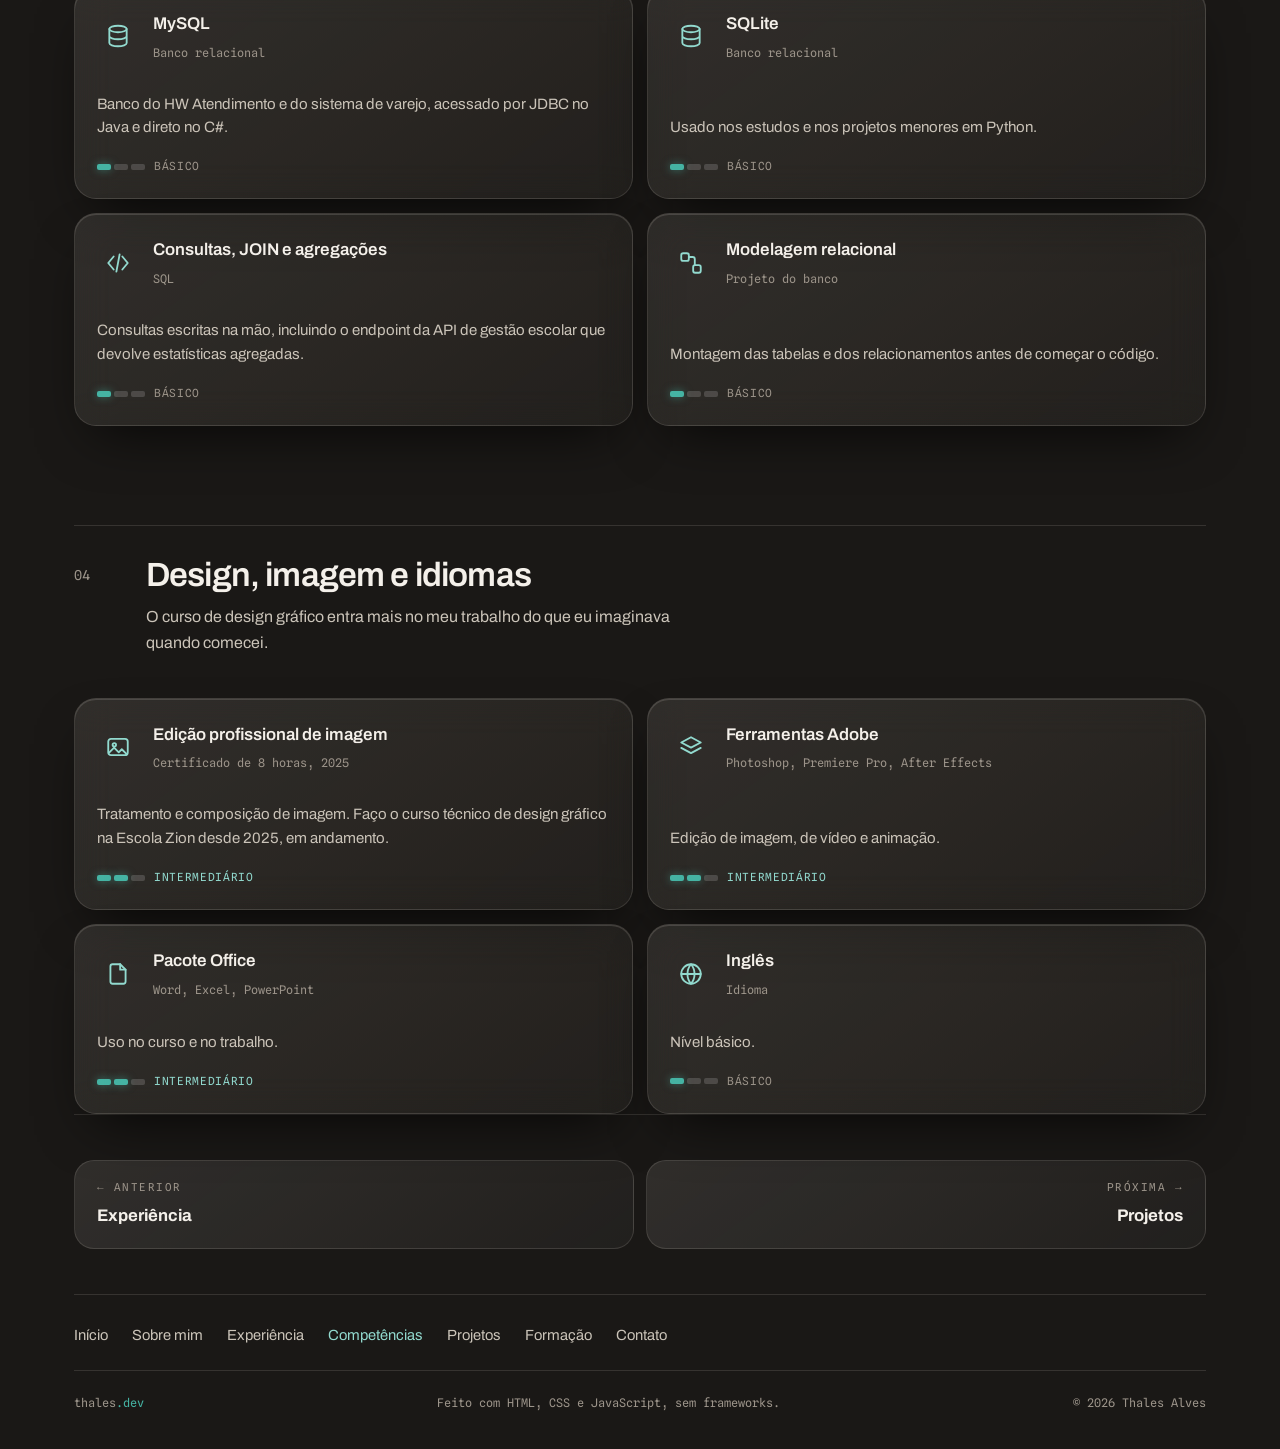
==== commit 23bdf7b9: "Botao chapado, sem serifa e destaque em verde-petroleo - O botao de acao perde o degrade e o brilho " ====
--- a/pages/competencias.html
+++ b/pages/competencias.html
@@ -48,7 +48,7 @@
 
 <link rel="preconnect" href="https://fonts.googleapis.com">
 <link rel="preconnect" href="https://fonts.gstatic.com" crossorigin>
-<link href="https://fonts.googleapis.com/css2?family=Archivo:wght@400;500;600;700&family=Instrument+Serif:ital@0;1&family=Spline+Sans+Mono:wght@400;500&display=swap" rel="stylesheet">
+<link href="https://fonts.googleapis.com/css2?family=Archivo:wght@400;500;600;700&family=Spline+Sans+Mono:wght@400;500&display=swap" rel="stylesheet">
 <link rel="stylesheet" href="../css/style.css">
 </head>
 
--- a/css/style.css
+++ b/css/style.css
@@ -50,16 +50,15 @@
   --texto-3: #9C948A;
 
   /* Cores de sinal */
-  --acento: #E0995A;
-  --acento-claro: #F3C79B;
-  --acento-10: rgba(224, 153, 90, .14);
-  --acento-20: rgba(224, 153, 90, .30);
-  --acento-40: rgba(224, 153, 90, .55);
-  --verde: #9CB86F;
+  --acento: #45B3A3;
+  --acento-claro: #92DACF;
+  --acento-10: rgba(69, 179, 163, .14);
+  --acento-20: rgba(69, 179, 163, .30);
+  --acento-40: rgba(69, 179, 163, .55);
   --vermelho: #E0776E;
 
   /* Tipografia */
-  --fonte-display: "Instrument Serif", Georgia, "Times New Roman", serif;
+  --fonte-display: "Archivo", "Segoe UI", system-ui, sans-serif;
   --fonte-titulo: "Archivo", "Segoe UI", system-ui, sans-serif;
   --fonte-corpo: "Archivo", "Segoe UI", system-ui, -apple-system, sans-serif;
   --fonte-mono: "Spline Sans Mono", "Consolas", ui-monospace, monospace;
@@ -192,15 +191,15 @@
   height: 7px;
   flex: 0 0 auto;
   border-radius: 50%;
-  background: var(--verde);
-  box-shadow: 0 0 0 0 rgba(156, 184, 111, .5);
+  background: var(--acento);
+  box-shadow: 0 0 0 0 rgba(69, 179, 163, .5);
   animation: pulsar 2.4s var(--mov) infinite;
 }
 
 @keyframes pulsar {
-  0% { box-shadow: 0 0 0 0 rgba(156, 184, 111, .45); }
-  70% { box-shadow: 0 0 0 7px rgba(156, 184, 111, 0); }
-  100% { box-shadow: 0 0 0 0 rgba(156, 184, 111, 0); }
+  0% { box-shadow: 0 0 0 0 rgba(69, 179, 163, .45); }
+  70% { box-shadow: 0 0 0 7px rgba(69, 179, 163, 0); }
+  100% { box-shadow: 0 0 0 0 rgba(69, 179, 163, 0); }
 }
 
 
@@ -349,8 +348,8 @@
 .abertura-pagina {
   margin-top: 14px;
   font-family: var(--fonte-display);
-  font-size: 1.9rem;
-  font-weight: 400;
+  font-size: 1.7rem;
+  font-weight: 600;
   letter-spacing: -.03em;
   color: var(--acento-claro);
   animation: abertura-subir .55s var(--mov) .06s backwards;
@@ -448,17 +447,20 @@
   flex: 0 0 auto;
 }
 
+/* chapado: sem degradê e sem brilho em volta */
 .botao-acento {
-  background: linear-gradient(145deg, var(--acento), #C97A3C);
-  border-color: rgba(255, 214, 173, .45);
-  color: #241A12;
+  background: var(--acento);
+  border-color: var(--acento);
+  color: #221913;
   font-weight: 600;
-  box-shadow: inset 0 1px 0 rgba(255, 255, 255, .3), 0 14px 34px -12px rgba(224, 153, 90, .6);
+  box-shadow: none;
 }
 
 .botao-acento:hover {
-  background: linear-gradient(145deg, #F0B176, var(--acento));
-  box-shadow: inset 0 1px 0 rgba(255, 255, 255, .35), 0 20px 46px -12px rgba(224, 153, 90, .7);
+  background: var(--acento-claro);
+  border-color: var(--acento-claro);
+  box-shadow: none;
+  transform: translateY(-2px);
 }
 
 .botao-largo {
@@ -795,13 +797,11 @@
   padding: 12px 0;
 }
 
-/* O nome e os títulos de página usam a serifa, em peso normal:
-   é o que dá cara de impresso em vez de interface. */
 .nucleo-nome {
   font-family: var(--fonte-display);
-  font-size: clamp(3rem, 7vw, 5.2rem);
-  font-weight: 400;
-  letter-spacing: -.015em;
+  font-size: clamp(2.8rem, 6.4vw, 4.8rem);
+  font-weight: 700;
+  letter-spacing: -.035em;
   line-height: 1;
 }
 
@@ -913,19 +913,17 @@
 }
 
 .pagina-topo h1 {
-  max-width: 15ch;
+  max-width: 14ch;
   font-family: var(--fonte-display);
-  font-size: clamp(3rem, 7vw, 5.4rem);
-  font-weight: 400;
-  letter-spacing: -.012em;
+  font-size: clamp(2.8rem, 6.4vw, 4.8rem);
+  font-weight: 700;
+  letter-spacing: -.04em;
   line-height: 1;
 }
 
 /* a palavra destacada do título */
-/* a palavra destacada sai em itálico da própria serifa,
-   em vez de ser pintada de outra cor */
 .pagina-topo h1 em {
-  font-style: italic;
+  font-style: normal;
   color: var(--acento-claro);
 }
 
@@ -1306,8 +1304,8 @@
 }
 
 .nivel[data-nivel="3"] .nivel-barras i:nth-child(-n+3) {
-  background: var(--verde);
-  box-shadow: 0 0 8px rgba(156, 184, 111, .45);
+  background: var(--acento);
+  box-shadow: 0 0 8px var(--acento-40);
 }
 
 .nivel[data-nivel="2"] .nivel-texto {
@@ -1315,7 +1313,7 @@
 }
 
 .nivel[data-nivel="3"] .nivel-texto {
-  color: var(--verde);
+  color: var(--acento-claro);
 }
 
 .legenda {
@@ -1486,7 +1484,7 @@
 }
 
 .previa-codigo u {
-  color: var(--verde);
+  color: var(--acento);
   text-decoration: none;
 }
 
@@ -1567,7 +1565,7 @@
 .campo textarea:focus {
   outline: none;
   border-color: var(--acento);
-  background: rgba(224, 153, 90, .10);
+  background: rgba(175, 201, 79, .10);
 }
 
 .campo-erro {
@@ -1600,7 +1598,7 @@
 }
 
 .aviso-form.ok {
-  color: var(--verde);
+  color: var(--acento);
 }
 
 /* canais de contato */
@@ -1674,15 +1672,15 @@
   font-family: var(--fonte-mono);
   font-size: .7rem;
   letter-spacing: .04em;
-  color: var(--verde);
-  background: rgba(156, 184, 111, .12);
-  border: 1px solid rgba(156, 184, 111, .3);
+  color: var(--acento);
+  background: rgba(69, 179, 163, .12);
+  border: 1px solid rgba(69, 179, 163, .3);
   border-radius: var(--raio-pilula);
   transition: background var(--t2) var(--mov), transform var(--t4) var(--mov);
 }
 
 .selo:hover {
-  background: rgba(156, 184, 111, .22);
+  background: rgba(69, 179, 163, .22);
   transform: translateY(-1px);
 }
 
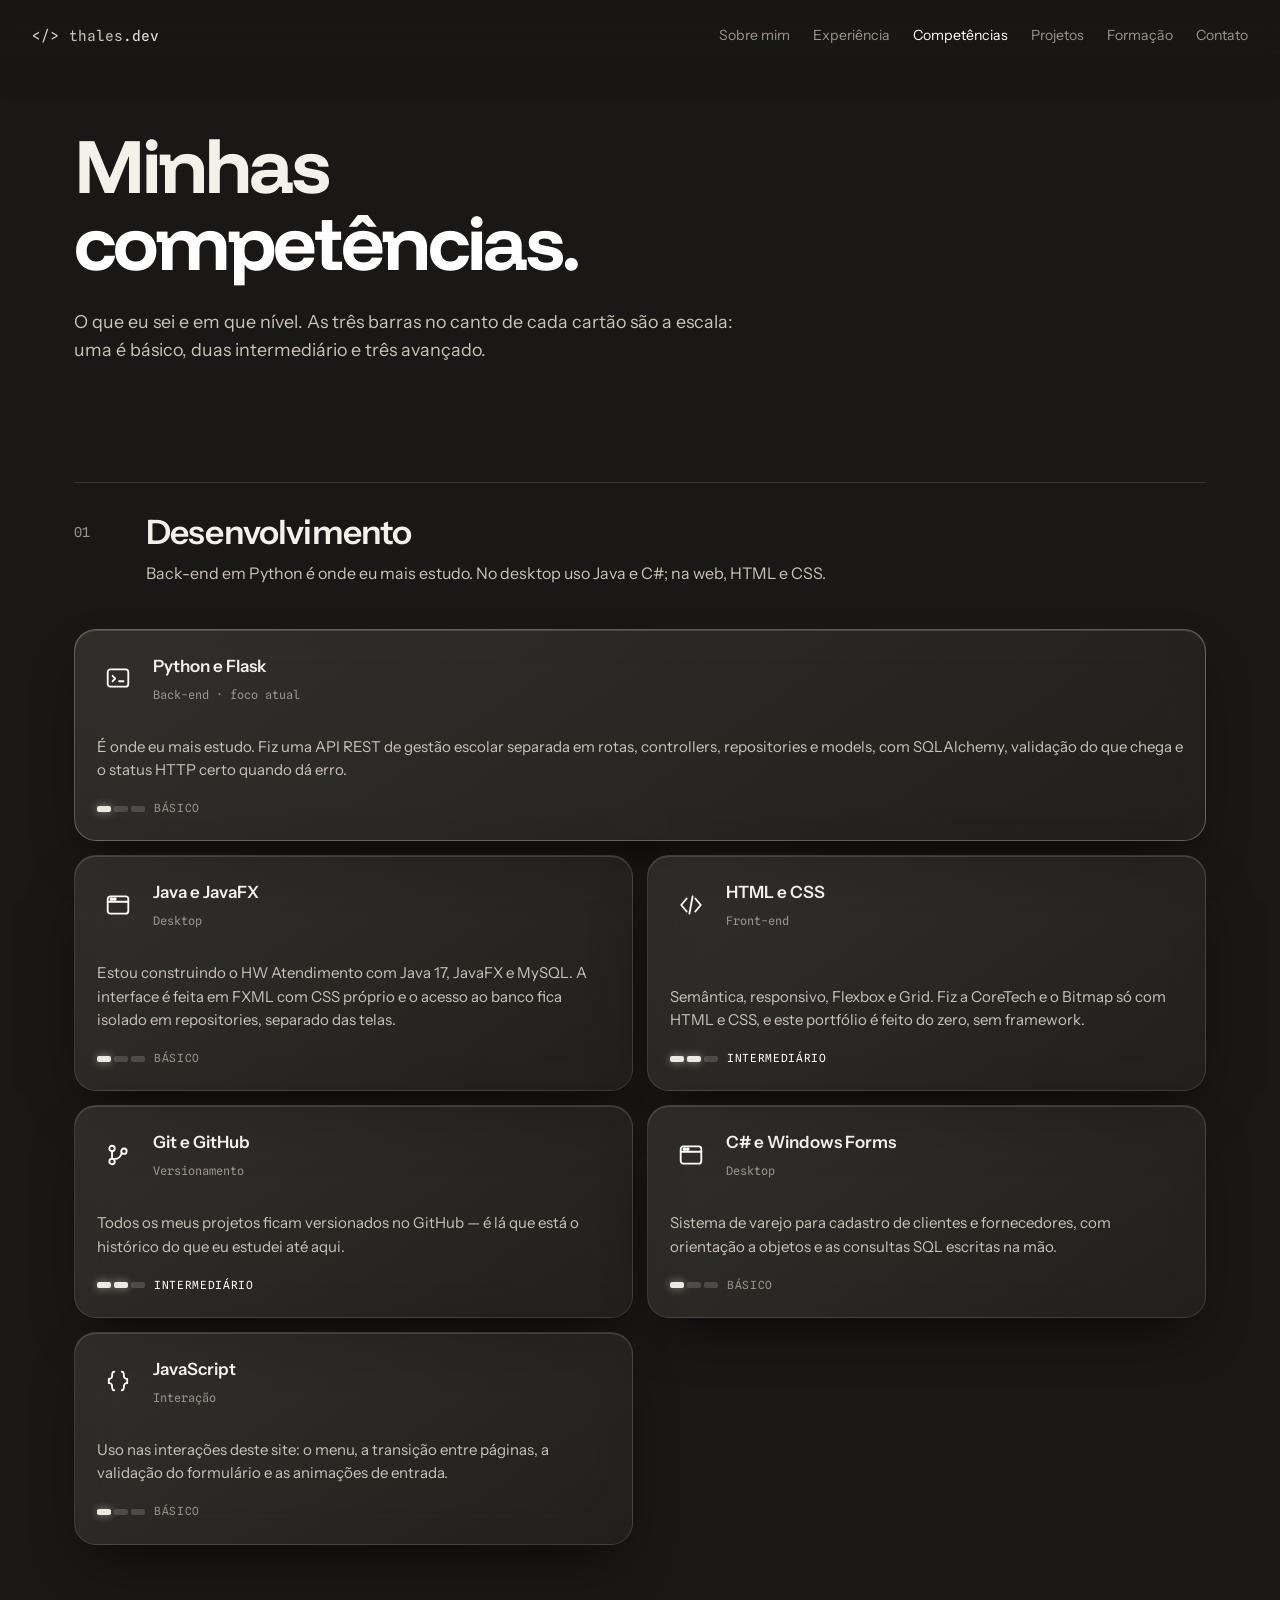
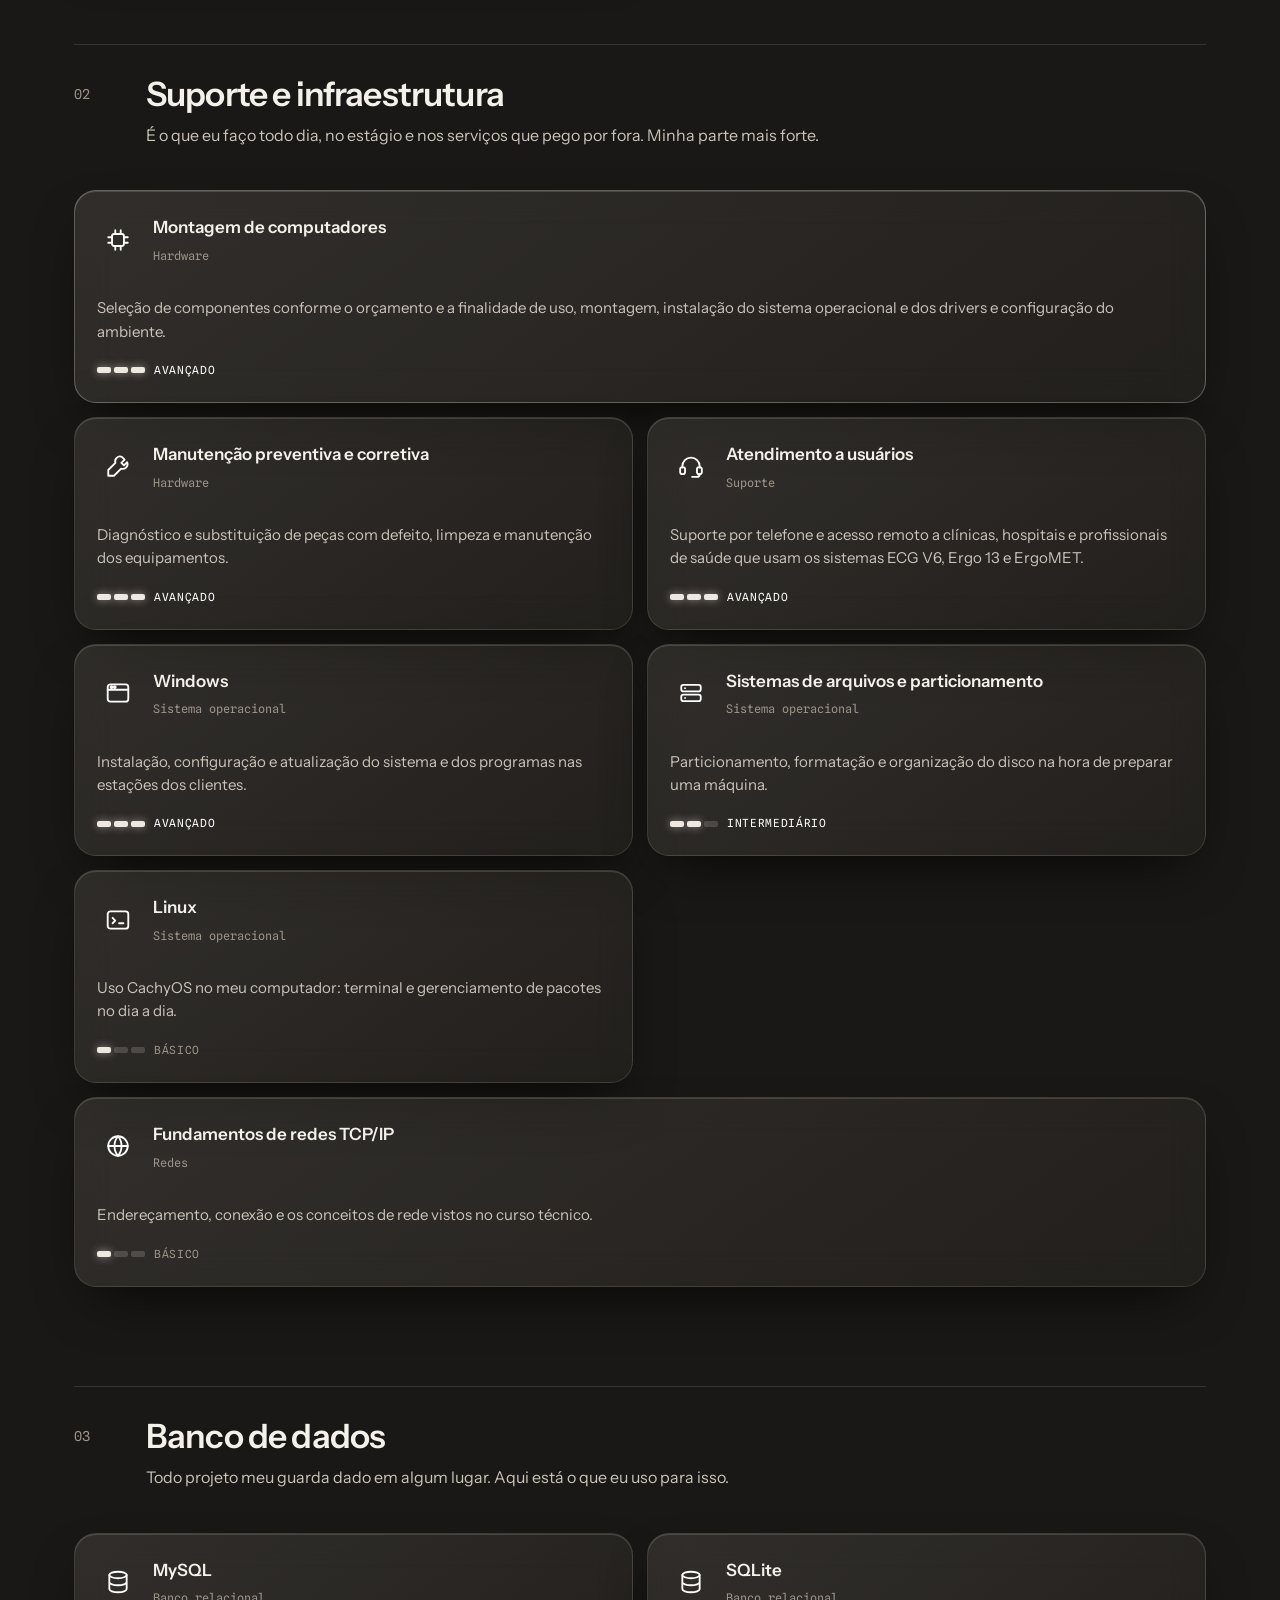
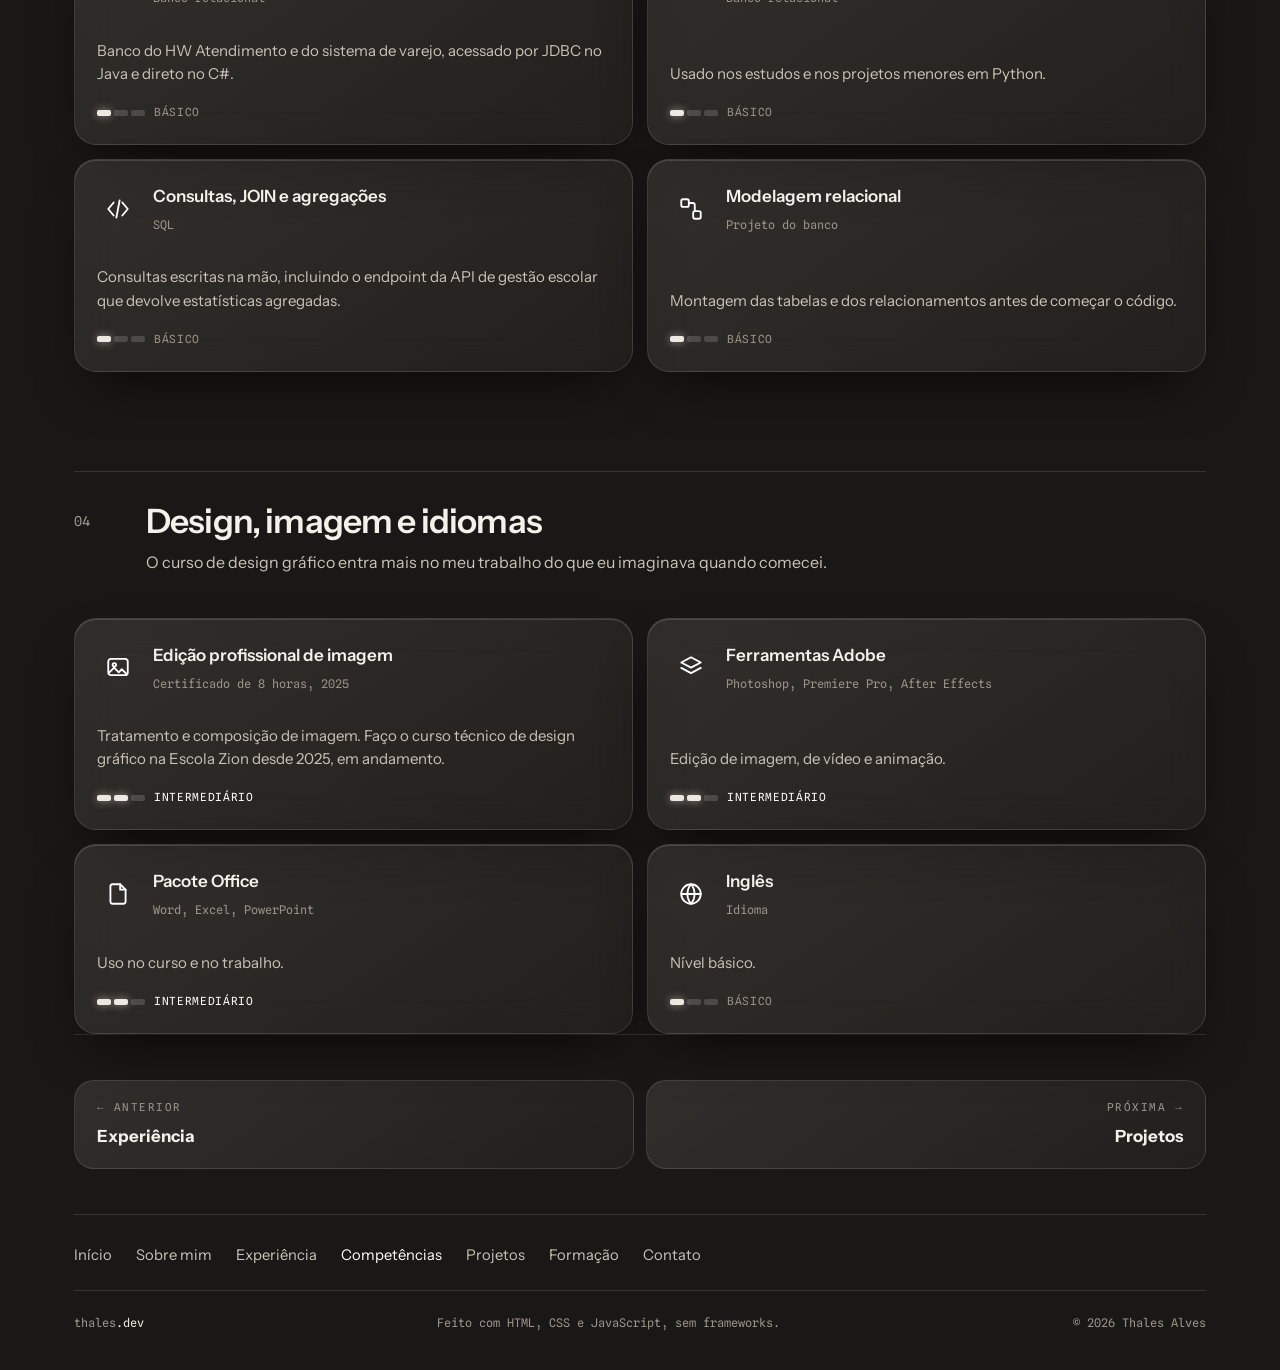
==== commit 7373bccb: "Pastas em volta do texto e troca de fonte A capa deixa de ser duas colunas espelhadas. Em tela larga" ====
--- a/pages/competencias.html
+++ b/pages/competencias.html
@@ -48,7 +48,7 @@
 
 <link rel="preconnect" href="https://fonts.googleapis.com">
 <link rel="preconnect" href="https://fonts.gstatic.com" crossorigin>
-<link href="https://fonts.googleapis.com/css2?family=Archivo:wght@400;500;600;700&family=Spline+Sans+Mono:wght@400;500&display=swap" rel="stylesheet">
+<link href="https://fonts.googleapis.com/css2?family=Funnel+Display:wght@600;700;800&family=Instrument+Sans:wght@400;500;600;700&family=Spline+Sans+Mono:wght@400;500&display=swap" rel="stylesheet">
 <link rel="stylesheet" href="../css/style.css">
 </head>
 
--- a/css/style.css
+++ b/css/style.css
@@ -50,17 +50,17 @@
   --texto-3: #9C948A;
 
   /* Cores de sinal */
-  --acento: #45B3A3;
-  --acento-claro: #92DACF;
-  --acento-10: rgba(69, 179, 163, .14);
-  --acento-20: rgba(69, 179, 163, .30);
-  --acento-40: rgba(69, 179, 163, .55);
+  --acento: #EDE8E0;
+  --acento-claro: #FFFFFF;
+  --acento-10: rgba(237, 232, 224, .14);
+  --acento-20: rgba(237, 232, 224, .30);
+  --acento-40: rgba(237, 232, 224, .55);
   --vermelho: #E0776E;
 
   /* Tipografia */
-  --fonte-display: "Archivo", "Segoe UI", system-ui, sans-serif;
-  --fonte-titulo: "Archivo", "Segoe UI", system-ui, sans-serif;
-  --fonte-corpo: "Archivo", "Segoe UI", system-ui, -apple-system, sans-serif;
+  --fonte-display: "Funnel Display", "Segoe UI", system-ui, sans-serif;
+  --fonte-titulo: "Instrument Sans", "Segoe UI", system-ui, sans-serif;
+  --fonte-corpo: "Instrument Sans", "Segoe UI", system-ui, -apple-system, sans-serif;
   --fonte-mono: "Spline Sans Mono", "Consolas", ui-monospace, monospace;
 
   /* Medidas */
@@ -757,7 +757,7 @@
 
 /* Só em telas grandes com mouse a gaveta começa fechada. Em toque,
    a descrição fica sempre visível — não existe hover para abrir. */
-@media (min-width: 1100px) {
+@media (min-width: 1100px) and (max-width: 1239px) {
   .coluna-modulos:first-of-type .modulo:nth-child(1) { --dx: -14px; --dy: -8px; --giro: -2.4deg; }
   .coluna-modulos:first-of-type .modulo:nth-child(2) { --dx: 18px; --dy: 4px; --giro: 1.8deg; }
   .coluna-modulos:first-of-type .modulo:nth-child(3) { --dx: -6px; --dy: 12px; --giro: -1.2deg; }
@@ -783,6 +783,75 @@
   .modulo:hover .modulo-gaveta > div,
   .modulo:focus-visible .modulo-gaveta > div {
     opacity: 1;
+  }
+}
+
+
+/* --- as pastas em volta do texto (tela larga) ---
+   A bancada vira uma tela só com o texto no meio. Cada pasta sai do
+   fluxo e é posicionada por um par de variáveis: --x e --y dizem a
+   que distância do centro ela fica, em vw e vh, então o arranjo
+   acompanha o tamanho da janela em vez de quebrar. */
+
+@media (min-width: 1240px) {
+  .bancada {
+    position: relative;
+    display: grid;
+    /* uma célula só: o texto no meio, e as pastas por cima, soltas */
+    grid-template-columns: 1fr;
+    place-items: center;
+    min-height: 100vh;
+    max-width: none;
+    padding: var(--cromo-h) 24px 24px;
+  }
+
+  /* some como caixa: as pastas passam a ser filhas da bancada */
+  .coluna-modulos {
+    display: contents;
+  }
+
+  .nucleo {
+    max-width: 38vw;
+  }
+
+  .modulo {
+    --lift: 0px;
+    position: absolute;
+    left: 50%;
+    top: 50%;
+    width: 210px;
+    /* altura fixa: a gaveta abre por dentro, sem empurrar a pasta
+       nem invadir a de baixo */
+    height: 230px;
+    transform:
+      translate(calc(-50% + var(--x)), calc(-50% + var(--y) + var(--lift)))
+      rotate(var(--giro));
+  }
+
+  .coluna-modulos .modulo:hover,
+  .coluna-modulos .modulo:focus-visible {
+    --lift: -10px;
+    --giro: 0deg;
+  }
+
+  /* lado esquerdo, de cima para baixo */
+  .coluna-modulos:first-of-type .modulo:nth-child(1) { --x: -33vw; --y: -30vh; --giro: -3deg; }
+  .coluna-modulos:first-of-type .modulo:nth-child(2) { --x: -38vw; --y:   1vh; --giro:  2deg; }
+  .coluna-modulos:first-of-type .modulo:nth-child(3) { --x: -33vw; --y:  30vh; --giro: -2deg; }
+
+  /* lado direito */
+  .coluna-modulos:last-of-type .modulo:nth-child(1)  { --x:  33vw; --y: -30vh; --giro:  3deg; }
+  .coluna-modulos:last-of-type .modulo:nth-child(2)  { --x:  38vw; --y:   2vh; --giro: -2deg; }
+  .coluna-modulos:last-of-type .modulo:nth-child(3)  { --x:  33vw; --y:  30vh; --giro: 2.5deg; }
+
+  .modulo-desc {
+    max-width: 24ch;
+    font-size: .8rem;
+  }
+
+  /* a pasta inteira é o link; a pílula só ocuparia altura */
+  .modulo-abrir {
+    display: none;
   }
 }
 
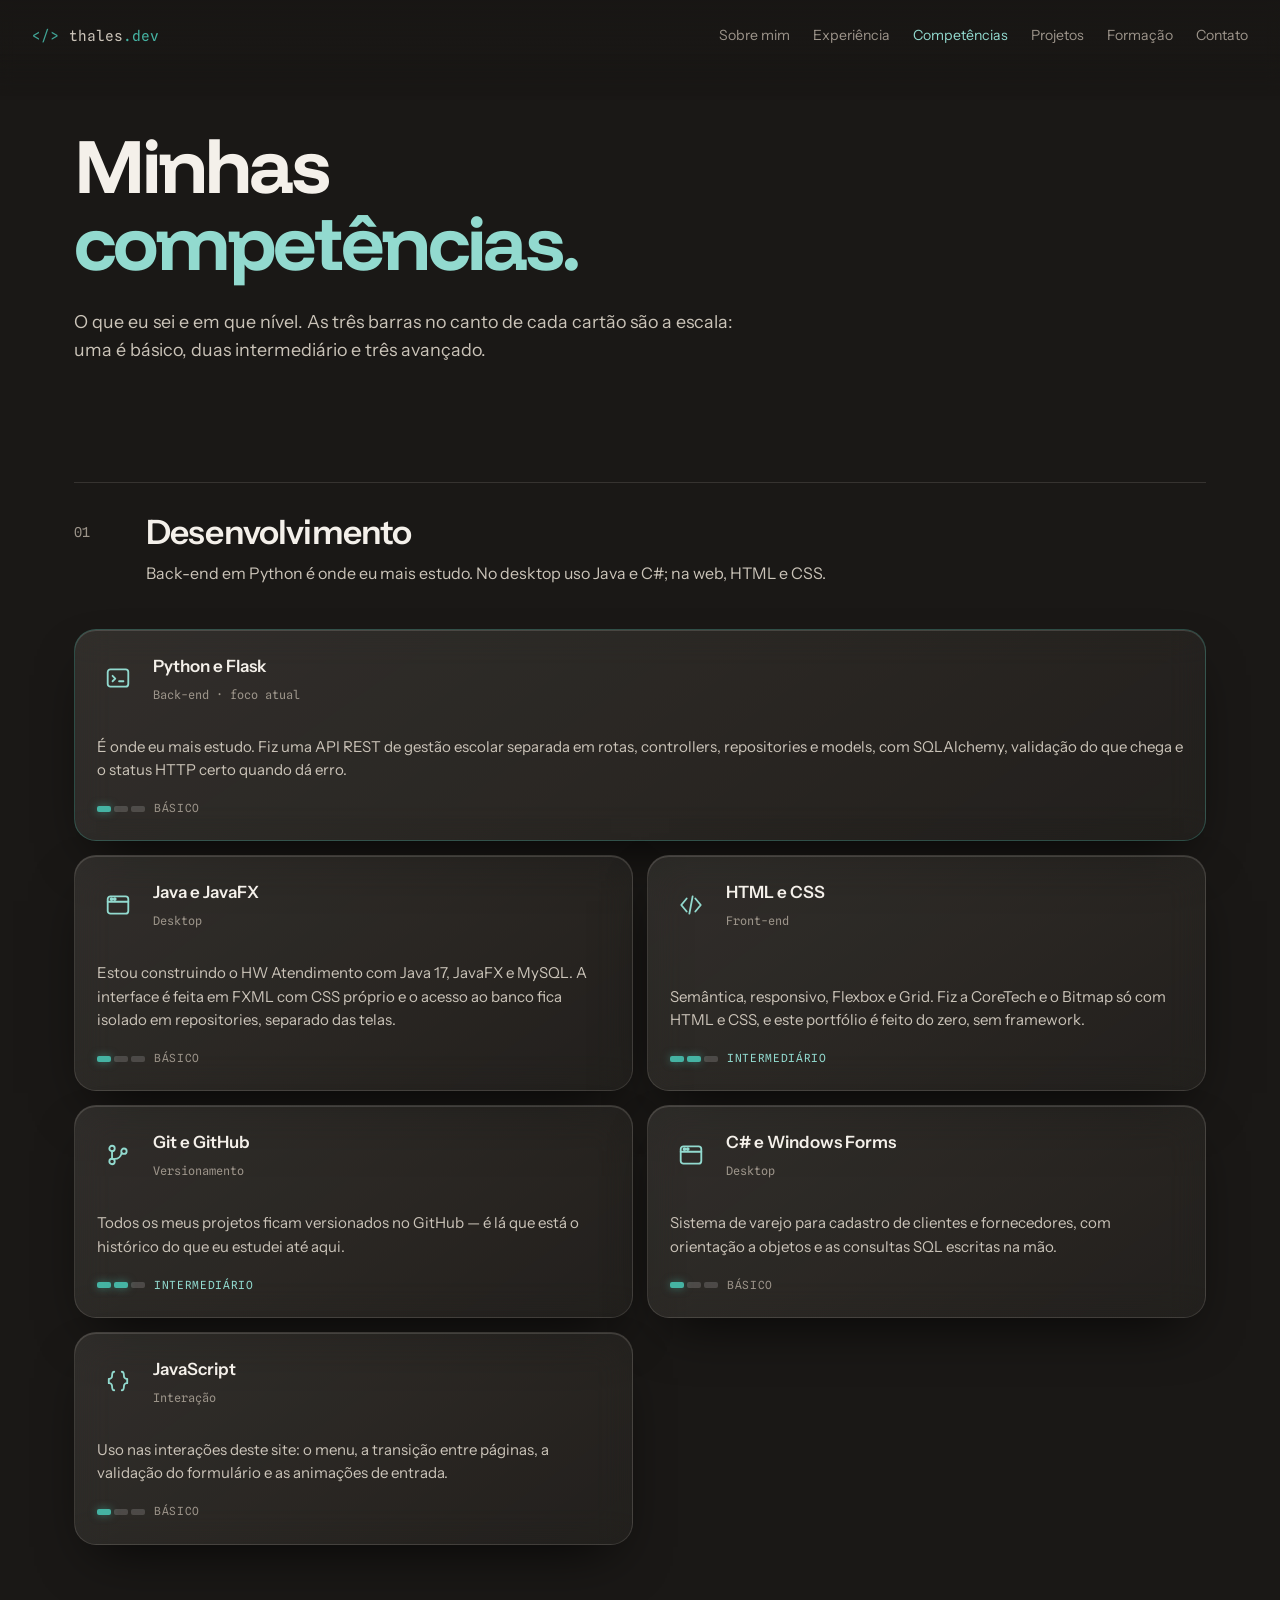
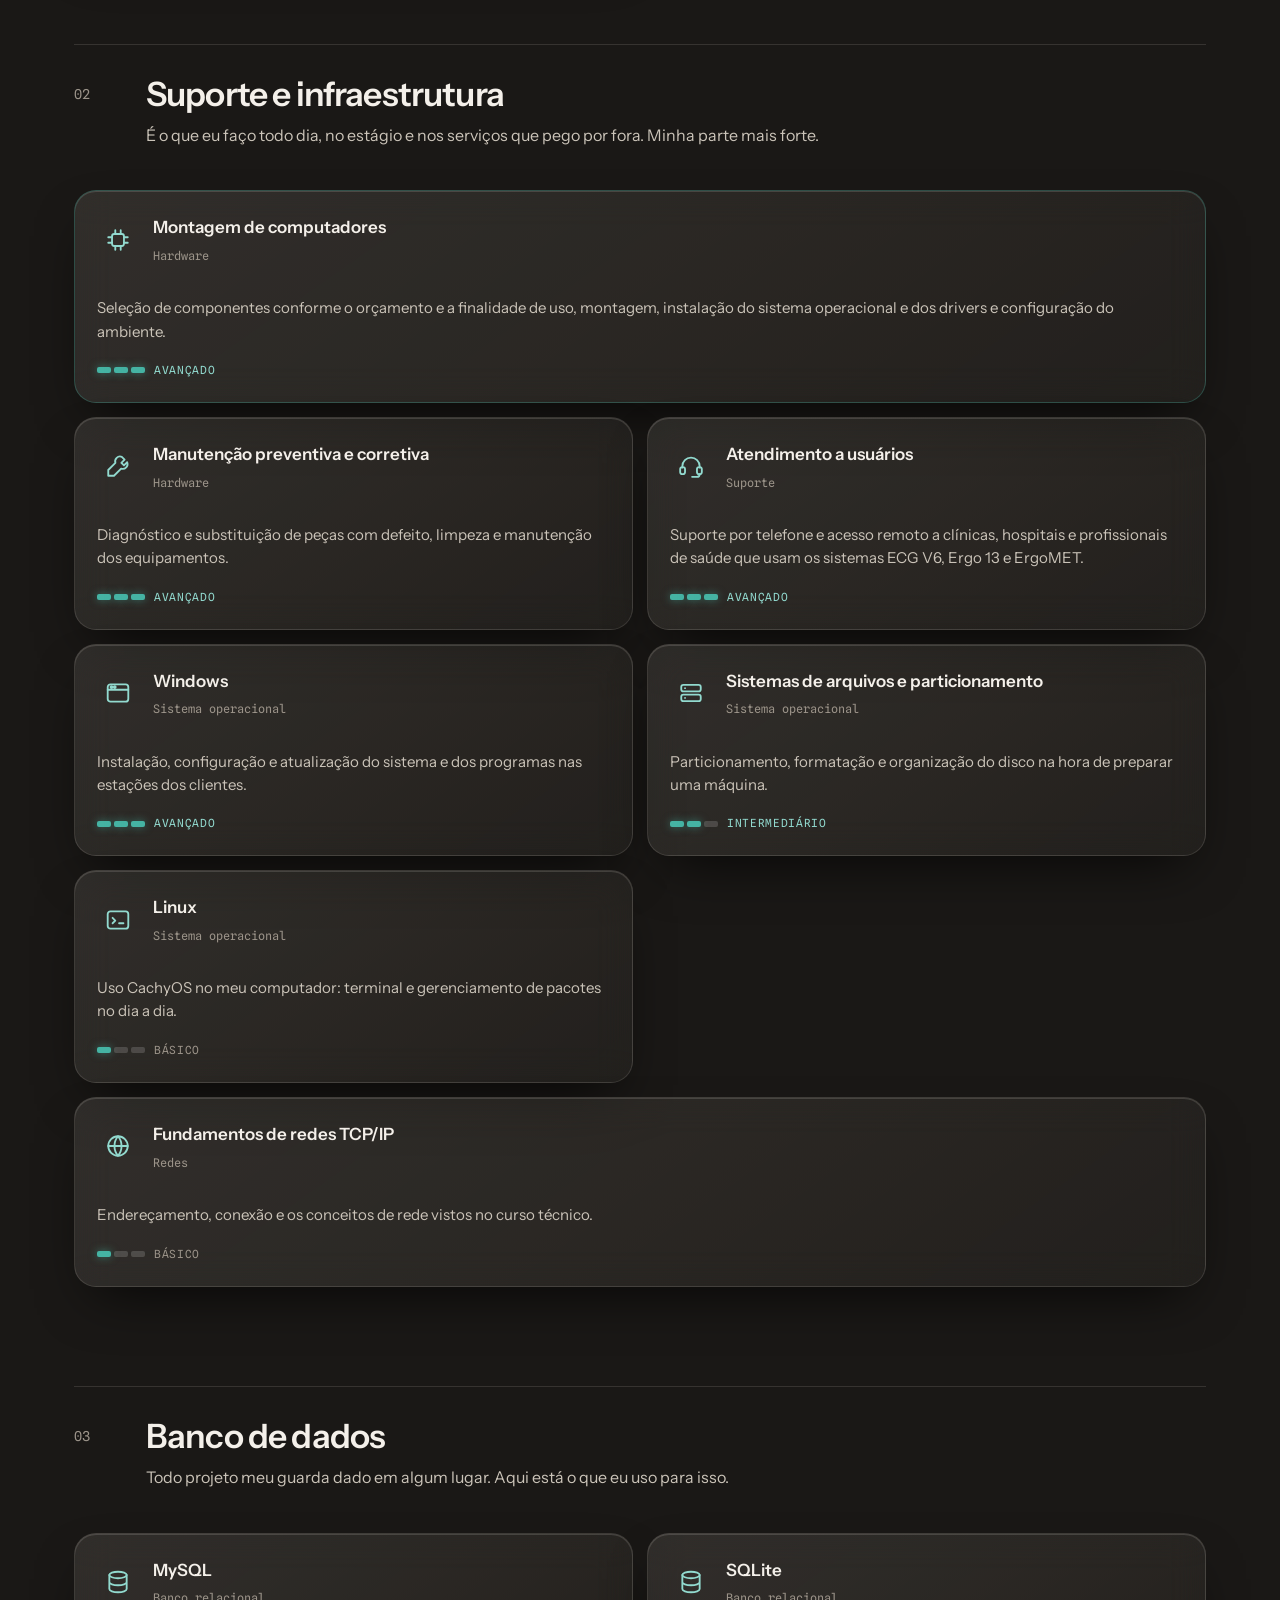
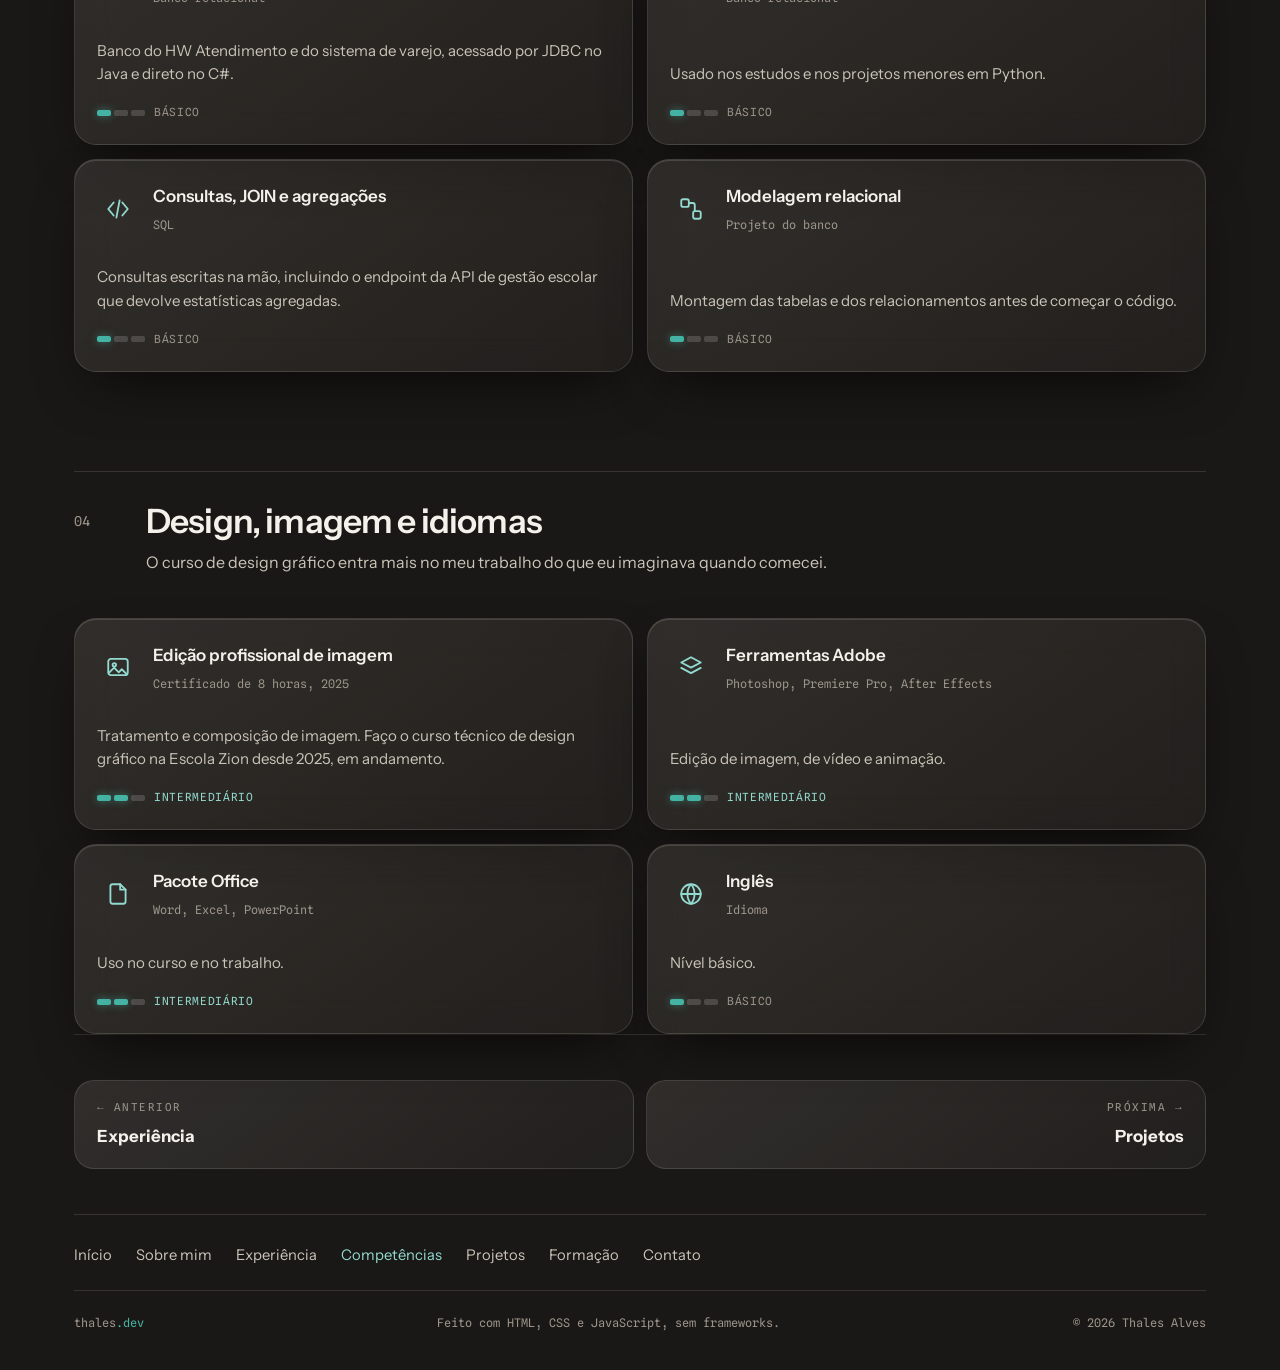
==== commit af1f760a: "Tira a revelacao no scroll, o style do html e enxuga os comentarios - Sai a animacao que revelava o " ====
--- a/pages/competencias.html
+++ b/pages/competencias.html
@@ -5,24 +5,10 @@
 <meta charset="UTF-8">
 <meta name="viewport" content="width=device-width, initial-scale=1.0">
 
-<style>
-  /* Esqueleto da tela de abertura: precisa valer antes do style.css. */
-  html.carregando { overflow: hidden; }
-  html.carregando body > :not(.abertura) { visibility: hidden; }
-  .abertura { display: none; }
-  html.carregando .abertura,
-  html.abertura-saindo .abertura {
-    display: grid; position: fixed; inset: 0; z-index: 3000;
-    place-items: center; align-content: center; background: #1A1816;
-  }
-  html.abertura-saindo .abertura { opacity: 0; pointer-events: none; transition: opacity .5s ease; }
-</style>
 <script>
 (function () {
   var raiz = document.documentElement;
-  raiz.classList.add('js');
-
-  /* quem pediu menos movimento no sistema pula a abertura */
+  /* quem desliga animacao no sistema pula a abertura */
   if (window.matchMedia('(prefers-reduced-motion: reduce)').matches) return;
 
   raiz.classList.add('carregando');
@@ -87,7 +73,7 @@
 <main class="pagina" id="conteudo">
   <div class="container">
 
-    <header class="pagina-topo revelar">
+    <header class="pagina-topo">
       <h1>Minhas <em>competências.</em></h1>
       <div class="pagina-intro">
         <p>
@@ -97,7 +83,7 @@
       </div>
     </header>
 
-    <section class="secao-pagina revelar">
+    <section class="secao-pagina">
       <div class="secao-cabeca">
         <span class="secao-numero">01</span>
         <div>
@@ -106,7 +92,7 @@
         </div>
       </div>
       <div class="grade-cartoes">
-        <article class="cartao revelar cartao-destaque">
+        <article class="cartao cartao-destaque">
           <div class="cartao-topo">
             <span class="cartao-icone" aria-hidden="true"><svg viewBox="0 0 24 24" fill="none" stroke="currentColor" stroke-width="1.7" stroke-linecap="round" stroke-linejoin="round" aria-hidden="true"><rect x="2.5" y="4" width="19" height="16" rx="2.5"/><path d="m7 10 2.5 2.5L7 15M13 15h4"/></svg></span>
             <span class="cartao-titulo"><strong>Python e Flask</strong><small>Back-end · foco atual</small></span>
@@ -114,7 +100,7 @@
           <p class="cartao-texto">É onde eu mais estudo. Fiz uma API REST de gestão escolar separada em rotas, controllers, repositories e models, com SQLAlchemy, validação do que chega e o status HTTP certo quando dá erro.</p>
 <div class="cartao-rodape"><span class="nivel" data-nivel="1"><span class="nivel-barras" aria-hidden="true"><i></i><i></i><i></i></span><span class="nivel-texto">Básico</span></span></div>
         </article>
-        <article class="cartao revelar">
+        <article class="cartao">
           <div class="cartao-topo">
             <span class="cartao-icone" aria-hidden="true"><svg viewBox="0 0 24 24" fill="none" stroke="currentColor" stroke-width="1.7" stroke-linecap="round" stroke-linejoin="round" aria-hidden="true"><rect x="2.5" y="4" width="19" height="16" rx="2.5"/><path d="M2.5 9h19"/><circle cx="6" cy="6.5" r=".9" fill="currentColor"/><circle cx="9" cy="6.5" r=".9" fill="currentColor"/></svg></span>
             <span class="cartao-titulo"><strong>Java e JavaFX</strong><small>Desktop</small></span>
@@ -122,7 +108,7 @@
           <p class="cartao-texto">Estou construindo o HW Atendimento com Java 17, JavaFX e MySQL. A interface é feita em FXML com CSS próprio e o acesso ao banco fica isolado em repositories, separado das telas.</p>
 <div class="cartao-rodape"><span class="nivel" data-nivel="1"><span class="nivel-barras" aria-hidden="true"><i></i><i></i><i></i></span><span class="nivel-texto">Básico</span></span></div>
         </article>
-        <article class="cartao revelar">
+        <article class="cartao">
           <div class="cartao-topo">
             <span class="cartao-icone" aria-hidden="true"><svg viewBox="0 0 24 24" fill="none" stroke="currentColor" stroke-width="1.7" stroke-linecap="round" stroke-linejoin="round" aria-hidden="true"><path d="m8 6-5 6 5 6M16 6l5 6-5 6M13.5 4l-3 16"/></svg></span>
             <span class="cartao-titulo"><strong>HTML e CSS</strong><small>Front-end</small></span>
@@ -130,7 +116,7 @@
           <p class="cartao-texto">Semântica, responsivo, Flexbox e Grid. Fiz a CoreTech e o Bitmap só com HTML e CSS, e este portfólio é feito do zero, sem framework.</p>
 <div class="cartao-rodape"><span class="nivel" data-nivel="2"><span class="nivel-barras" aria-hidden="true"><i></i><i></i><i></i></span><span class="nivel-texto">Intermediário</span></span></div>
         </article>
-        <article class="cartao revelar">
+        <article class="cartao">
           <div class="cartao-topo">
             <span class="cartao-icone" aria-hidden="true"><svg viewBox="0 0 24 24" fill="none" stroke="currentColor" stroke-width="1.7" stroke-linecap="round" stroke-linejoin="round" aria-hidden="true"><circle cx="6.5" cy="6" r="2.5"/><circle cx="6.5" cy="18" r="2.5"/><circle cx="17.5" cy="8.5" r="2.5"/><path d="M6.5 8.5v7M15.3 10.3A6.5 6.5 0 0 1 9 15.6"/></svg></span>
             <span class="cartao-titulo"><strong>Git e GitHub</strong><small>Versionamento</small></span>
@@ -138,7 +124,7 @@
           <p class="cartao-texto">Todos os meus projetos ficam versionados no GitHub &mdash; é lá que está o histórico do que eu estudei até aqui.</p>
 <div class="cartao-rodape"><span class="nivel" data-nivel="2"><span class="nivel-barras" aria-hidden="true"><i></i><i></i><i></i></span><span class="nivel-texto">Intermediário</span></span></div>
         </article>
-        <article class="cartao revelar">
+        <article class="cartao">
           <div class="cartao-topo">
             <span class="cartao-icone" aria-hidden="true"><svg viewBox="0 0 24 24" fill="none" stroke="currentColor" stroke-width="1.7" stroke-linecap="round" stroke-linejoin="round" aria-hidden="true"><rect x="2.5" y="4" width="19" height="16" rx="2.5"/><path d="M2.5 9h19"/><circle cx="6" cy="6.5" r=".9" fill="currentColor"/><circle cx="9" cy="6.5" r=".9" fill="currentColor"/></svg></span>
             <span class="cartao-titulo"><strong>C# e Windows Forms</strong><small>Desktop</small></span>
@@ -146,7 +132,7 @@
           <p class="cartao-texto">Sistema de varejo para cadastro de clientes e fornecedores, com orientação a objetos e as consultas SQL escritas na mão.</p>
 <div class="cartao-rodape"><span class="nivel" data-nivel="1"><span class="nivel-barras" aria-hidden="true"><i></i><i></i><i></i></span><span class="nivel-texto">Básico</span></span></div>
         </article>
-        <article class="cartao revelar">
+        <article class="cartao">
           <div class="cartao-topo">
             <span class="cartao-icone" aria-hidden="true"><svg viewBox="0 0 24 24" fill="none" stroke="currentColor" stroke-width="1.7" stroke-linecap="round" stroke-linejoin="round" aria-hidden="true"><path d="M8.5 3.5c-2 0-2 2.5-2 4s-1.5 2.5-2.5 2.5h-.5v4h.5c1 0 2.5 1 2.5 2.5s0 4 2 4M15.5 3.5c2 0 2 2.5 2 4s1.5 2.5 2.5 2.5h.5v4h-.5c-1 0-2.5 1-2.5 2.5s0 4-2 4"/></svg></span>
             <span class="cartao-titulo"><strong>JavaScript</strong><small>Interação</small></span>
@@ -157,7 +143,7 @@
       </div>
     </section>
 
-    <section class="secao-pagina revelar">
+    <section class="secao-pagina">
       <div class="secao-cabeca">
         <span class="secao-numero">02</span>
         <div>
@@ -166,7 +152,7 @@
         </div>
       </div>
       <div class="grade-cartoes">
-        <article class="cartao revelar cartao-destaque">
+        <article class="cartao cartao-destaque">
           <div class="cartao-topo">
             <span class="cartao-icone" aria-hidden="true"><svg viewBox="0 0 24 24" fill="none" stroke="currentColor" stroke-width="1.7" stroke-linecap="round" stroke-linejoin="round" aria-hidden="true"><rect x="6.5" y="6.5" width="11" height="11" rx="2"/><path d="M9.5 3v3.5M14.5 3v3.5M9.5 17.5V21M14.5 17.5V21M3 9.5h3.5M3 14.5h3.5M17.5 9.5H21M17.5 14.5H21"/></svg></span>
             <span class="cartao-titulo"><strong>Montagem de computadores</strong><small>Hardware</small></span>
@@ -174,7 +160,7 @@
           <p class="cartao-texto">Seleção de componentes conforme o orçamento e a finalidade de uso, montagem, instalação do sistema operacional e dos drivers e configuração do ambiente.</p>
 <div class="cartao-rodape"><span class="nivel" data-nivel="3"><span class="nivel-barras" aria-hidden="true"><i></i><i></i><i></i></span><span class="nivel-texto">Avançado</span></span></div>
         </article>
-        <article class="cartao revelar">
+        <article class="cartao">
           <div class="cartao-topo">
             <span class="cartao-icone" aria-hidden="true"><svg viewBox="0 0 24 24" fill="none" stroke="currentColor" stroke-width="1.7" stroke-linecap="round" stroke-linejoin="round" aria-hidden="true"><path d="M15.5 3.5a4.5 4.5 0 0 0-5.9 5.6L3 15.7V21h5.3l6.6-6.6a4.5 4.5 0 0 0 5.6-5.9l-3 3-2.4-2.4 3-3Z"/></svg></span>
             <span class="cartao-titulo"><strong>Manutenção preventiva e corretiva</strong><small>Hardware</small></span>
@@ -182,7 +168,7 @@
           <p class="cartao-texto">Diagnóstico e substituição de peças com defeito, limpeza e manutenção dos equipamentos.</p>
 <div class="cartao-rodape"><span class="nivel" data-nivel="3"><span class="nivel-barras" aria-hidden="true"><i></i><i></i><i></i></span><span class="nivel-texto">Avançado</span></span></div>
         </article>
-        <article class="cartao revelar">
+        <article class="cartao">
           <div class="cartao-topo">
             <span class="cartao-icone" aria-hidden="true"><svg viewBox="0 0 24 24" fill="none" stroke="currentColor" stroke-width="1.7" stroke-linecap="round" stroke-linejoin="round" aria-hidden="true"><path d="M4 13.5v-1.2a8 8 0 0 1 16 0v1.2"/><rect x="2" y="13" width="4.5" height="6.5" rx="2"/><rect x="17.5" y="13" width="4.5" height="6.5" rx="2"/><path d="M20 19.5a2.5 2.5 0 0 1-2.5 2.5H13"/></svg></span>
             <span class="cartao-titulo"><strong>Atendimento a usuários</strong><small>Suporte</small></span>
@@ -190,7 +176,7 @@
           <p class="cartao-texto">Suporte por telefone e acesso remoto a clínicas, hospitais e profissionais de saúde que usam os sistemas ECG V6, Ergo 13 e ErgoMET.</p>
 <div class="cartao-rodape"><span class="nivel" data-nivel="3"><span class="nivel-barras" aria-hidden="true"><i></i><i></i><i></i></span><span class="nivel-texto">Avançado</span></span></div>
         </article>
-        <article class="cartao revelar">
+        <article class="cartao">
           <div class="cartao-topo">
             <span class="cartao-icone" aria-hidden="true"><svg viewBox="0 0 24 24" fill="none" stroke="currentColor" stroke-width="1.7" stroke-linecap="round" stroke-linejoin="round" aria-hidden="true"><rect x="2.5" y="4" width="19" height="16" rx="2.5"/><path d="M2.5 9h19"/><circle cx="6" cy="6.5" r=".9" fill="currentColor"/><circle cx="9" cy="6.5" r=".9" fill="currentColor"/></svg></span>
             <span class="cartao-titulo"><strong>Windows</strong><small>Sistema operacional</small></span>
@@ -198,7 +184,7 @@
           <p class="cartao-texto">Instalação, configuração e atualização do sistema e dos programas nas estações dos clientes.</p>
 <div class="cartao-rodape"><span class="nivel" data-nivel="3"><span class="nivel-barras" aria-hidden="true"><i></i><i></i><i></i></span><span class="nivel-texto">Avançado</span></span></div>
         </article>
-        <article class="cartao revelar">
+        <article class="cartao">
           <div class="cartao-topo">
             <span class="cartao-icone" aria-hidden="true"><svg viewBox="0 0 24 24" fill="none" stroke="currentColor" stroke-width="1.7" stroke-linecap="round" stroke-linejoin="round" aria-hidden="true"><rect x="3" y="4.5" width="18" height="6" rx="2"/><rect x="3" y="13.5" width="18" height="6" rx="2"/><path d="M6.5 7.5h.01M6.5 16.5h.01"/></svg></span>
             <span class="cartao-titulo"><strong>Sistemas de arquivos e particionamento</strong><small>Sistema operacional</small></span>
@@ -206,7 +192,7 @@
           <p class="cartao-texto">Particionamento, formatação e organização do disco na hora de preparar uma máquina.</p>
 <div class="cartao-rodape"><span class="nivel" data-nivel="2"><span class="nivel-barras" aria-hidden="true"><i></i><i></i><i></i></span><span class="nivel-texto">Intermediário</span></span></div>
         </article>
-        <article class="cartao revelar">
+        <article class="cartao">
           <div class="cartao-topo">
             <span class="cartao-icone" aria-hidden="true"><svg viewBox="0 0 24 24" fill="none" stroke="currentColor" stroke-width="1.7" stroke-linecap="round" stroke-linejoin="round" aria-hidden="true"><rect x="2.5" y="4" width="19" height="16" rx="2.5"/><path d="m7 10 2.5 2.5L7 15M13 15h4"/></svg></span>
             <span class="cartao-titulo"><strong>Linux</strong><small>Sistema operacional</small></span>
@@ -214,7 +200,7 @@
           <p class="cartao-texto">Uso CachyOS no meu computador: terminal e gerenciamento de pacotes no dia a dia.</p>
 <div class="cartao-rodape"><span class="nivel" data-nivel="1"><span class="nivel-barras" aria-hidden="true"><i></i><i></i><i></i></span><span class="nivel-texto">Básico</span></span></div>
         </article>
-        <article class="cartao revelar cartao-largo">
+        <article class="cartao cartao-largo">
           <div class="cartao-topo">
             <span class="cartao-icone" aria-hidden="true"><svg viewBox="0 0 24 24" fill="none" stroke="currentColor" stroke-width="1.7" stroke-linecap="round" stroke-linejoin="round" aria-hidden="true"><circle cx="12" cy="12" r="9"/><path d="M3 12h18"/><path d="M12 3a14 14 0 0 1 0 18 14 14 0 0 1 0-18Z"/></svg></span>
             <span class="cartao-titulo"><strong>Fundamentos de redes TCP/IP</strong><small>Redes</small></span>
@@ -225,7 +211,7 @@
       </div>
     </section>
 
-    <section class="secao-pagina revelar">
+    <section class="secao-pagina">
       <div class="secao-cabeca">
         <span class="secao-numero">03</span>
         <div>
@@ -234,7 +220,7 @@
         </div>
       </div>
       <div class="grade-cartoes">
-        <article class="cartao revelar">
+        <article class="cartao">
           <div class="cartao-topo">
             <span class="cartao-icone" aria-hidden="true"><svg viewBox="0 0 24 24" fill="none" stroke="currentColor" stroke-width="1.7" stroke-linecap="round" stroke-linejoin="round" aria-hidden="true"><ellipse cx="12" cy="5.5" rx="8" ry="3"/><path d="M4 5.5v13c0 1.7 3.6 3 8 3s8-1.3 8-3v-13M4 12c0 1.7 3.6 3 8 3s8-1.3 8-3"/></svg></span>
             <span class="cartao-titulo"><strong>MySQL</strong><small>Banco relacional</small></span>
@@ -242,7 +228,7 @@
           <p class="cartao-texto">Banco do HW Atendimento e do sistema de varejo, acessado por JDBC no Java e direto no C#.</p>
 <div class="cartao-rodape"><span class="nivel" data-nivel="1"><span class="nivel-barras" aria-hidden="true"><i></i><i></i><i></i></span><span class="nivel-texto">Básico</span></span></div>
         </article>
-        <article class="cartao revelar">
+        <article class="cartao">
           <div class="cartao-topo">
             <span class="cartao-icone" aria-hidden="true"><svg viewBox="0 0 24 24" fill="none" stroke="currentColor" stroke-width="1.7" stroke-linecap="round" stroke-linejoin="round" aria-hidden="true"><ellipse cx="12" cy="5.5" rx="8" ry="3"/><path d="M4 5.5v13c0 1.7 3.6 3 8 3s8-1.3 8-3v-13M4 12c0 1.7 3.6 3 8 3s8-1.3 8-3"/></svg></span>
             <span class="cartao-titulo"><strong>SQLite</strong><small>Banco relacional</small></span>
@@ -250,7 +236,7 @@
           <p class="cartao-texto">Usado nos estudos e nos projetos menores em Python.</p>
 <div class="cartao-rodape"><span class="nivel" data-nivel="1"><span class="nivel-barras" aria-hidden="true"><i></i><i></i><i></i></span><span class="nivel-texto">Básico</span></span></div>
         </article>
-        <article class="cartao revelar">
+        <article class="cartao">
           <div class="cartao-topo">
             <span class="cartao-icone" aria-hidden="true"><svg viewBox="0 0 24 24" fill="none" stroke="currentColor" stroke-width="1.7" stroke-linecap="round" stroke-linejoin="round" aria-hidden="true"><path d="m8 6-5 6 5 6M16 6l5 6-5 6M13.5 4l-3 16"/></svg></span>
             <span class="cartao-titulo"><strong>Consultas, JOIN e agregações</strong><small>SQL</small></span>
@@ -258,7 +244,7 @@
           <p class="cartao-texto">Consultas escritas na mão, incluindo o endpoint da API de gestão escolar que devolve estatísticas agregadas.</p>
 <div class="cartao-rodape"><span class="nivel" data-nivel="1"><span class="nivel-barras" aria-hidden="true"><i></i><i></i><i></i></span><span class="nivel-texto">Básico</span></span></div>
         </article>
-        <article class="cartao revelar">
+        <article class="cartao">
           <div class="cartao-topo">
             <span class="cartao-icone" aria-hidden="true"><svg viewBox="0 0 24 24" fill="none" stroke="currentColor" stroke-width="1.7" stroke-linecap="round" stroke-linejoin="round" aria-hidden="true"><rect x="3" y="3" width="7" height="7" rx="1.8"/><rect x="14" y="14" width="7" height="7" rx="1.8"/><path d="M10 6.5h3.5a2 2 0 0 1 2 2V14"/></svg></span>
             <span class="cartao-titulo"><strong>Modelagem relacional</strong><small>Projeto do banco</small></span>
@@ -269,7 +255,7 @@
       </div>
     </section>
 
-    <section class="secao-pagina revelar">
+    <section class="secao-pagina">
       <div class="secao-cabeca">
         <span class="secao-numero">04</span>
         <div>
@@ -278,7 +264,7 @@
         </div>
       </div>
       <div class="grade-cartoes">
-        <article class="cartao revelar">
+        <article class="cartao">
           <div class="cartao-topo">
             <span class="cartao-icone" aria-hidden="true"><svg viewBox="0 0 24 24" fill="none" stroke="currentColor" stroke-width="1.7" stroke-linecap="round" stroke-linejoin="round" aria-hidden="true"><rect x="3" y="4.5" width="18" height="15" rx="2.5"/><circle cx="8.6" cy="10" r="1.6"/><path d="m3.6 17.4 4.8-4.8 4.3 4.3 2.8-2.8 4.5 4.5"/></svg></span>
             <span class="cartao-titulo"><strong>Edição profissional de imagem</strong><small>Certificado de 8 horas, 2025</small></span>
@@ -286,7 +272,7 @@
           <p class="cartao-texto">Tratamento e composição de imagem. Faço o curso técnico de design gráfico na Escola Zion desde 2025, em andamento.</p>
 <div class="cartao-rodape"><span class="nivel" data-nivel="2"><span class="nivel-barras" aria-hidden="true"><i></i><i></i><i></i></span><span class="nivel-texto">Intermediário</span></span></div>
         </article>
-        <article class="cartao revelar">
+        <article class="cartao">
           <div class="cartao-topo">
             <span class="cartao-icone" aria-hidden="true"><svg viewBox="0 0 24 24" fill="none" stroke="currentColor" stroke-width="1.7" stroke-linecap="round" stroke-linejoin="round" aria-hidden="true"><path d="m12 3 9 4.8-9 4.8-9-4.8 9-4.8Z"/><path d="m3 12.8 9 4.8 9-4.8"/></svg></span>
             <span class="cartao-titulo"><strong>Ferramentas Adobe</strong><small>Photoshop, Premiere Pro, After Effects</small></span>
@@ -294,7 +280,7 @@
           <p class="cartao-texto">Edição de imagem, de vídeo e animação.</p>
 <div class="cartao-rodape"><span class="nivel" data-nivel="2"><span class="nivel-barras" aria-hidden="true"><i></i><i></i><i></i></span><span class="nivel-texto">Intermediário</span></span></div>
         </article>
-        <article class="cartao revelar">
+        <article class="cartao">
           <div class="cartao-topo">
             <span class="cartao-icone" aria-hidden="true"><svg viewBox="0 0 24 24" fill="none" stroke="currentColor" stroke-width="1.7" stroke-linecap="round" stroke-linejoin="round" aria-hidden="true"><path d="M14 3H7a2 2 0 0 0-2 2v14a2 2 0 0 0 2 2h10a2 2 0 0 0 2-2V8l-5-5Z"/><path d="M14 3v5h5"/></svg></span>
             <span class="cartao-titulo"><strong>Pacote Office</strong><small>Word, Excel, PowerPoint</small></span>
@@ -302,7 +288,7 @@
           <p class="cartao-texto">Uso no curso e no trabalho.</p>
 <div class="cartao-rodape"><span class="nivel" data-nivel="2"><span class="nivel-barras" aria-hidden="true"><i></i><i></i><i></i></span><span class="nivel-texto">Intermediário</span></span></div>
         </article>
-        <article class="cartao revelar">
+        <article class="cartao">
           <div class="cartao-topo">
             <span class="cartao-icone" aria-hidden="true"><svg viewBox="0 0 24 24" fill="none" stroke="currentColor" stroke-width="1.7" stroke-linecap="round" stroke-linejoin="round" aria-hidden="true"><circle cx="12" cy="12" r="9"/><path d="M3 12h18"/><path d="M12 3a14 14 0 0 1 0 18 14 14 0 0 1 0-18Z"/></svg></span>
             <span class="cartao-titulo"><strong>Inglês</strong><small>Idioma</small></span>
--- a/css/style.css
+++ b/css/style.css
@@ -1,76 +1,41 @@
-/* ===========================================================
-   Portfólio — Thales Alves
-   Bancada: tema escuro, painéis de vidro e componentes de hardware.
-
-   Sumário
-   01. Tokens
-   02. Base e utilitários
-   03. Fundo (placa de circuito)
-   04. Cromo do site (marca + links)
-   05. Tela de abertura
-   06. Cortina de transição entre páginas
-   07. Botões e pílulas
-   08. Bancada (página inicial)
-   09. Módulos (cards de pasta)
-   10. Núcleo (coluna central da inicial)
-   11. Páginas internas
-   12. Cartões de conteúdo
-   13. Nível das competências
-   14. Projetos
-   15. Contato e formulário
-   16. Link de texto com seta
-   17. Rodapé e navegação entre páginas
-   18. Revelação no scroll
-   19. Responsivo
-   =========================================================== */
-
-
-/* ======================= 01. Tokens ======================= */
+
 
 :root {
-  /* Fundos — carvão quente, sem nenhum azul na base */
   --fundo: #1A1816;
   --fundo-2: #141211;
   --fundo-3: #262220;
 
-  /* Vidro: um gradiente branco quente reaproveitado em tudo */
   --vidro: linear-gradient(145deg, rgba(255, 248, 240, .10), rgba(255, 248, 240, .035));
   --vidro-forte: linear-gradient(145deg, rgba(255, 248, 240, .19), rgba(255, 248, 240, .075));
   --borda: rgba(255, 246, 236, .12);
   --borda-forte: rgba(255, 246, 236, .26);
 
-  /* Luz e sombra */
   --luz-interna: inset 0 1px 0 rgba(255, 246, 236, .14);
   --sombra: 0 24px 56px -22px rgba(0, 0, 0, .80);
   --sombra-alta: 0 36px 80px -26px rgba(0, 0, 0, .88);
 
-  /* Texto */
   --texto: #F4F0EA;
   --texto-2: #CBC4B9;
   --texto-3: #9C948A;
 
-  /* Cores de sinal */
-  --acento: #EDE8E0;
-  --acento-claro: #FFFFFF;
-  --acento-10: rgba(237, 232, 224, .14);
-  --acento-20: rgba(237, 232, 224, .30);
-  --acento-40: rgba(237, 232, 224, .55);
+  --acento: #45B3A3;
+  --acento-claro: #92DACF;
+  --acento-10: rgba(69, 179, 163, .14);
+  --acento-20: rgba(69, 179, 163, .30);
+  --acento-40: rgba(69, 179, 163, .55);
   --vermelho: #E0776E;
 
-  /* Tipografia */
   --fonte-display: "Funnel Display", "Segoe UI", system-ui, sans-serif;
   --fonte-titulo: "Instrument Sans", "Segoe UI", system-ui, sans-serif;
   --fonte-corpo: "Instrument Sans", "Segoe UI", system-ui, -apple-system, sans-serif;
   --fonte-mono: "Spline Sans Mono", "Consolas", ui-monospace, monospace;
 
-  /* Medidas */
   --maxw: 1180px;
   --raio: 20px;
   --raio-p: 12px;
   --raio-pilula: 100px;
   --cromo-h: 72px;
 
-  /* Movimento: um único easing para o site inteiro */
   --mov: cubic-bezier(.16, 1, .3, 1);
   --t2: .2s;
   --t4: .4s;
@@ -78,8 +43,6 @@
   --t8: .8s;
 }
 
-
-/* =================== 02. Base e utilitários =================== */
 
 *,
 *::before,
@@ -185,7 +148,6 @@
   transform: translateY(0);
 }
 
-/* LED: o ponto verde que pulsa nos status */
 .led {
   width: 7px;
   height: 7px;
@@ -203,10 +165,6 @@
 }
 
 
-/* ============ 03. Fundo (placa de circuito) ============ */
-/* Três camadas empilhadas num só elemento, tudo em gradiente CSS:
-   trilhas finas na vertical e horizontal, pontos de solda e dois brilhos. */
-
 .placa {
   position: fixed;
   inset: 0;
@@ -214,19 +172,14 @@
   pointer-events: none;
   background-color: var(--fundo);
   background-image:
-    /* uma luz quente só, fraca, vinda do alto à esquerda */
     radial-gradient(62rem 42rem at 10% -14%, rgba(255, 236, 214, .055), transparent 60%),
-    /* pontos de solda */
     radial-gradient(circle, rgba(255, 246, 236, .045) 1px, transparent 1.3px),
-    /* trilhas verticais */
     repeating-linear-gradient(90deg, rgba(255, 246, 236, .025) 0 1px, transparent 1px 88px),
-    /* trilhas horizontais */
     repeating-linear-gradient(0deg, rgba(255, 246, 236, .025) 0 1px, transparent 1px 88px);
   background-size: auto, 88px 88px, auto, auto;
   background-position: center;
 }
 
-/* Vinheta: escurece as bordas para o conteúdo central ganhar peso */
 .placa::after {
   content: "";
   position: absolute;
@@ -235,11 +188,7 @@
 }
 
 
-/* ============ 04. Cromo do site (marca + links) ============ */
-
-/* Um véu que desaparece para baixo, só para o conteúdo não passar
-   por cima do texto do topo. Não tem borda nem caixa: a máscara
-   dissolve o blur antes de criar qualquer linha visível. */
+/* veu que dissolve o conteudo que passa por baixo do topo */
 .cromo::before {
   content: "";
   position: absolute;
@@ -267,7 +216,6 @@
   padding: 0 clamp(16px, 3vw, 32px);
 }
 
-/* Sem caixa: no topo ficam só o texto e o ícone. */
 .marca {
   display: inline-flex;
   align-items: center;
@@ -287,9 +235,6 @@
   opacity: .9;
 }
 
-/* --- links do topo --- */
-/* Sem botão e sem painel: os links ficam escritos no topo. Em tela
-   pequena eles somem daqui e aparecem no rodapé de cada página. */
 
 .nav-topo {
   display: flex;
@@ -318,10 +263,36 @@
 }
 
 
-/* ============ 05. Tela de abertura ============ */
-/* O esqueleto dela (o que esconde o site) fica num <style> dentro do
-   <head> de cada página, porque precisa valer antes deste arquivo
-   carregar. Aqui só mora a animação. */
+/* o que esconde o site fica num style no head de cada pagina */
+
+html.carregando {
+  overflow: hidden;
+}
+
+html.carregando body > :not(.abertura) {
+  visibility: hidden;
+}
+
+.abertura {
+  display: none;
+}
+
+html.carregando .abertura,
+html.abertura-saindo .abertura {
+  position: fixed;
+  inset: 0;
+  z-index: 3000;
+  display: grid;
+  place-items: center;
+  align-content: center;
+  background: var(--fundo);
+}
+
+html.abertura-saindo .abertura {
+  opacity: 0;
+  pointer-events: none;
+  transition: opacity .5s ease;
+}
 
 .abertura-marca {
   display: flex;
@@ -378,19 +349,7 @@
 }
 
 
-/* ====== 06. Cortina de transição entre páginas ====== */
-/* Um retângulo fixo que cobre a tela. Entra ao sair da página e
-   sai ao entrar — dá a sensação de navegação contínua. */
-
-/* Dois momentos, como no site que serviu de referência:
-
-   ENTRADA — a cortina nasce opaca e some em 0.3s. Quem faz isso é a
-   animação, não o JavaScript: o "backwards" aplica o estado inicial
-   antes dela começar, então a página já aparece coberta. Funciona
-   mesmo com o JavaScript desligado.
-
-   SAÍDA — o clique num link interno acende a cortina em 0.18s e só
-   então o navegador troca de página (js/main.js). */
+/* entrada: animacao css. saida: o js acende antes de trocar de pagina */
 
 .cortina {
   position: fixed;
@@ -413,8 +372,6 @@
   opacity: 1;
 }
 
-
-/* ================ 07. Botões e pílulas ================ */
 
 .botao {
   display: inline-flex;
@@ -447,7 +404,6 @@
   flex: 0 0 auto;
 }
 
-/* chapado: sem degradê e sem brilho em volta */
 .botao-acento {
   background: var(--acento);
   border-color: var(--acento);
@@ -488,8 +444,6 @@
 }
 
 
-/* ============ 08. Bancada (página inicial) ============ */
-
 .bancada {
   min-height: 100vh;
   padding: calc(var(--cromo-h) + 16px) clamp(16px, 3vw, 32px) 24px;
@@ -501,8 +455,6 @@
   margin: 0 auto;
 }
 
-/* As duas colunas de módulos ocupam a altura toda e dividem em 3 fatias
-   iguais. Isso é o que impede o card de empurrar os vizinhos no hover. */
 .coluna-modulos {
   height: 100%;
   max-height: 86vh;
@@ -512,16 +464,7 @@
 }
 
 
-/* ============ 09. Módulos (cards de pasta) ============ */
-/* Cada seção do site é uma pasta. Em repouso aparecem a pasta e o
-   nome; no hover a capa tomba para a frente, as folhas saltam de
-   dentro e a gaveta com a descrição se abre. */
-
-/* O card não tem caixa: a pasta flutua direto sobre o fundo. */
 .modulo {
-  /* cada pasta fica num ângulo e numa altura diferente, como se
-     tivessem sido largadas na mesa. Os valores por pasta estão no
-     bloco de tela grande, mais abaixo. */
   --dx: 0px;
   --dy: 0px;
   --giro: 0deg;
@@ -537,7 +480,6 @@
   transition: transform var(--t6) var(--mov);
 }
 
-/* o brilho que acende atrás da pasta no hover */
 .modulo::before {
   content: "";
   position: absolute;
@@ -552,7 +494,6 @@
   pointer-events: none;
 }
 
-/* ao passar o mouse a pasta se endireita e sobe */
 .coluna-modulos .modulo:hover,
 .coluna-modulos .modulo:focus-visible {
   --dy: -10px;
@@ -564,8 +505,6 @@
   opacity: 1;
 }
 
-
-/* --- a pasta --- */
 
 .pasta {
   position: relative;
@@ -575,7 +514,6 @@
   transition: transform var(--t8) var(--mov);
 }
 
-/* a aba de cima */
 .pasta-aba {
   position: absolute;
   top: 0;
@@ -590,7 +528,6 @@
   transition: transform var(--t8) var(--mov);
 }
 
-/* a parte de trás, que não se mexe */
 .pasta-tras {
   position: absolute;
   left: 0;
@@ -603,7 +540,6 @@
   z-index: 2;
 }
 
-/* as folhas guardadas dentro */
 .folha {
   position: absolute;
   left: 50%;
@@ -615,7 +551,7 @@
   background: linear-gradient(160deg, rgba(255, 255, 255, .92), rgba(255, 255, 255, .62));
   box-shadow: 0 6px 14px rgba(0, 0, 0, .25);
   z-index: 3;
-  /* escondidas na pasta fechada; aparecem conforme saltam */
+  /* escondidas na pasta fechada, aparecem conforme saltam */
   opacity: 0;
   transform: translateY(6px) scale(.92);
   transform-origin: bottom center;
@@ -627,7 +563,6 @@
   opacity: 1;
 }
 
-/* a capa da frente, que tomba */
 .pasta-frente {
   position: absolute;
   left: 0;
@@ -661,7 +596,6 @@
 .pasta-frente i:nth-child(1) { width: 42px; }
 .pasta-frente i:nth-child(2) { width: 26px; }
 
-/* no hover: capa tomba, folhas saltam, aba sobe um pouco */
 .modulo:hover .pasta-frente,
 .modulo:focus-visible .pasta-frente {
   transform: perspective(420px) rotateX(-34deg);
@@ -692,8 +626,6 @@
   transform: translateY(-2px);
 }
 
-
-/* --- texto do card --- */
 
 .modulo-titulo {
   font-family: var(--fonte-titulo);
@@ -702,8 +634,7 @@
   letter-spacing: -.01em;
 }
 
-/* A gaveta: cresce de 0fr para 1fr. É isso que revela a descrição
-   sem precisar animar height:auto, que o CSS não interpola. */
+/* de 0fr para 1fr: o css nao interpola height auto */
 .modulo-gaveta {
   width: 100%;
   display: grid;
@@ -755,8 +686,6 @@
   transform: translateX(3px);
 }
 
-/* Só em telas grandes com mouse a gaveta começa fechada. Em toque,
-   a descrição fica sempre visível — não existe hover para abrir. */
 @media (min-width: 1100px) and (max-width: 1239px) {
   .coluna-modulos:first-of-type .modulo:nth-child(1) { --dx: -14px; --dy: -8px; --giro: -2.4deg; }
   .coluna-modulos:first-of-type .modulo:nth-child(2) { --dx: 18px; --dy: 4px; --giro: 1.8deg; }
@@ -787,17 +716,11 @@
 }
 
 
-/* --- as pastas em volta do texto (tela larga) ---
-   A bancada vira uma tela só com o texto no meio. Cada pasta sai do
-   fluxo e é posicionada por um par de variáveis: --x e --y dizem a
-   que distância do centro ela fica, em vw e vh, então o arranjo
-   acompanha o tamanho da janela em vez de quebrar. */
-
 @media (min-width: 1240px) {
   .bancada {
     position: relative;
     display: grid;
-    /* uma célula só: o texto no meio, e as pastas por cima, soltas */
+    /* uma celula so: o texto no meio e as pastas por cima */
     grid-template-columns: 1fr;
     place-items: center;
     min-height: 100vh;
@@ -805,13 +728,13 @@
     padding: var(--cromo-h) 24px 24px;
   }
 
-  /* some como caixa: as pastas passam a ser filhas da bancada */
+  /* tira as colunas do fluxo sem precisar mexer no html */
   .coluna-modulos {
     display: contents;
   }
 
   .nucleo {
-    max-width: 38vw;
+    max-width: 34vw;
   }
 
   .modulo {
@@ -820,8 +743,7 @@
     left: 50%;
     top: 50%;
     width: 210px;
-    /* altura fixa: a gaveta abre por dentro, sem empurrar a pasta
-       nem invadir a de baixo */
+    /* altura fixa: a gaveta abre por dentro e nao invade a pasta de baixo */
     height: 230px;
     transform:
       translate(calc(-50% + var(--x)), calc(-50% + var(--y) + var(--lift)))
@@ -831,32 +753,28 @@
   .coluna-modulos .modulo:hover,
   .coluna-modulos .modulo:focus-visible {
     --lift: -10px;
-    --giro: 0deg;
-  }
-
-  /* lado esquerdo, de cima para baixo */
-  .coluna-modulos:first-of-type .modulo:nth-child(1) { --x: -33vw; --y: -30vh; --giro: -3deg; }
-  .coluna-modulos:first-of-type .modulo:nth-child(2) { --x: -38vw; --y:   1vh; --giro:  2deg; }
-  .coluna-modulos:first-of-type .modulo:nth-child(3) { --x: -33vw; --y:  30vh; --giro: -2deg; }
-
-  /* lado direito */
-  .coluna-modulos:last-of-type .modulo:nth-child(1)  { --x:  33vw; --y: -30vh; --giro:  3deg; }
-  .coluna-modulos:last-of-type .modulo:nth-child(2)  { --x:  38vw; --y:   2vh; --giro: -2deg; }
-  .coluna-modulos:last-of-type .modulo:nth-child(3)  { --x:  33vw; --y:  30vh; --giro: 2.5deg; }
+  }
+
+  /* elipse de raio 31vw por 56vh nos angulos 30, 0 e -30 de cada lado */
+
+  .coluna-modulos:first-of-type .modulo:nth-child(1) { --x: -26.8vw; --y: -28vh; }
+  .coluna-modulos:first-of-type .modulo:nth-child(2) { --x: -31vw;   --y: 0vh; }
+  .coluna-modulos:first-of-type .modulo:nth-child(3) { --x: -26.8vw; --y:  28vh; }
+
+  .coluna-modulos:last-of-type .modulo:nth-child(1)  { --x:  26.8vw; --y: -28vh; }
+  .coluna-modulos:last-of-type .modulo:nth-child(2)  { --x:  31vw;   --y: 0vh; }
+  .coluna-modulos:last-of-type .modulo:nth-child(3)  { --x:  26.8vw; --y:  28vh; }
 
   .modulo-desc {
     max-width: 24ch;
     font-size: .8rem;
   }
 
-  /* a pasta inteira é o link; a pílula só ocuparia altura */
   .modulo-abrir {
     display: none;
   }
 }
 
-
-/* ====== 10. Núcleo (coluna central da inicial) ====== */
 
 .nucleo {
   display: grid;
@@ -899,7 +817,6 @@
   color: var(--acento-claro);
 }
 
-/* Barra de redes: uma pílula de vidro com os ícones e o CTA */
 .barra-redes {
   display: flex;
   flex-wrap: wrap;
@@ -938,7 +855,6 @@
   transform: translateY(-2px);
 }
 
-/* Tooltip em CSS puro, com o nome da rede */
 .rede-dica {
   position: absolute;
   bottom: calc(100% + 10px);
@@ -969,13 +885,10 @@
 }
 
 
-/* ================ 11. Páginas internas ================ */
-
 .pagina {
   padding: calc(var(--cromo-h) + clamp(28px, 6vh, 64px)) 0 0;
 }
 
-/* --- abertura da página --- */
 
 .pagina-topo {
   padding-bottom: clamp(8px, 2vh, 20px);
@@ -990,7 +903,6 @@
   line-height: 1;
 }
 
-/* a palavra destacada do título */
 .pagina-topo h1 em {
   font-style: normal;
   color: var(--acento-claro);
@@ -1018,7 +930,6 @@
   margin-top: 26px;
 }
 
-/* bloco de texto corrido */
 .prosa {
   display: grid;
   gap: 18px;
@@ -1040,8 +951,6 @@
 }
 
 
-/* --- seção numerada --- */
-
 .secao-pagina {
   margin-top: clamp(56px, 11vh, 112px);
   padding-top: 30px;
@@ -1075,8 +984,6 @@
   line-height: 1.6;
 }
 
-
-/* ============== 12. Cartões de conteúdo ============== */
 
 .grade-cartoes {
   display: grid;
@@ -1153,7 +1060,6 @@
   color: var(--texto-3);
 }
 
-/* o texto desce para a base do cartão */
 .cartao-texto {
   margin-top: auto;
   padding-top: 30px;
@@ -1174,8 +1080,6 @@
   align-items: center;
 }
 
-
-/* --- lista de processo (experiência, formação) --- */
 
 .processo {
   display: grid;
@@ -1266,8 +1170,6 @@
 }
 
 
-/* --- números e ficha técnica --- */
-
 .numeros {
   display: grid;
   grid-template-columns: repeat(4, minmax(0, 1fr));
@@ -1337,9 +1239,6 @@
 }
 
 
-/* ============ 13. Nível das competências ============ */
-/* Três segmentos, como a capacidade de um slot de memória. */
-
 .nivel {
   display: inline-flex;
   align-items: center;
@@ -1393,8 +1292,6 @@
 }
 
 
-/* ================== 14. Projetos ================== */
-
 .projeto-linha {
   display: grid;
   grid-template-columns: minmax(0, 1.05fr) minmax(0, 1fr);
@@ -1409,7 +1306,6 @@
   padding-top: 0;
 }
 
-/* a segunda linha inverte o lado da prévia */
 .projeto-invertido .projeto-previa {
   order: 2;
 }
@@ -1452,7 +1348,6 @@
   margin-top: 24px;
 }
 
-/* --- prévia desenhada em CSS --- */
 
 .previa {
   position: relative;
@@ -1500,7 +1395,6 @@
   padding: 18px;
 }
 
-/* janela de sistema: menu lateral + linhas de tabela */
 .previa-app {
   grid-template-columns: 74px minmax(0, 1fr);
   align-items: start;
@@ -1536,7 +1430,6 @@
   background: rgba(255, 255, 255, .2);
 }
 
-/* bloco de código, para a API */
 .previa-codigo {
   padding: 16px 18px;
   font-family: var(--fonte-mono);
@@ -1557,7 +1450,6 @@
   text-decoration: none;
 }
 
-/* página de site: faixa grande e cartões */
 .previa-site {
   gap: 10px;
 }
@@ -1580,8 +1472,6 @@
   background: rgba(255, 255, 255, .12);
 }
 
-
-/* ============ 15. Contato e formulário ============ */
 
 .formulario {
   display: grid;
@@ -1670,7 +1560,6 @@
   color: var(--acento);
 }
 
-/* canais de contato */
 
 .canal {
   display: grid;
@@ -1732,7 +1621,6 @@
 }
 
 
-/* selo de credencial verificada */
 .selo {
   display: inline-flex;
   align-items: center;
@@ -1760,8 +1648,6 @@
 }
 
 
-/* ============ 16. Link de texto com seta ============ */
-
 .link-seta {
   display: inline-flex;
   align-items: center;
@@ -1790,8 +1676,6 @@
   transform: translateX(3px);
 }
 
-
-/* ====== 17. Rodapé e navegação entre páginas ====== */
 
 .nav-paginas {
   display: grid;
@@ -1913,25 +1797,6 @@
 }
 
 
-/* ============ 18. Revelação no scroll ============ */
-
-/* O estado escondido só existe quando há JavaScript (a classe .js é
-   posta no <html> por um script no <head>). Sem JS o conteúdo aparece
-   normalmente, em vez de ficar invisível para sempre. */
-.js .revelar {
-  opacity: 0;
-  translate: 0 22px;
-  transition: opacity var(--t8) var(--mov), translate var(--t8) var(--mov);
-}
-
-.js .revelar.visivel {
-  opacity: 1;
-  translate: 0 0;
-}
-
-
-/* ================== 19. Responsivo ================== */
-
 @media (max-width: 1099px) {
   .bancada {
     grid-template-columns: 1fr;
@@ -1983,7 +1848,6 @@
     grid-template-columns: 1fr;
   }
 
-  /* a barra de redes quebra em duas linhas; a pílula vira um bloco */
   .barra-redes {
     border-radius: 24px;
   }
@@ -2024,7 +1888,7 @@
 }
 
 
-/* Quem pediu menos movimento no sistema recebe o site sem animação. */
+/* quem desliga animacao no sistema recebe o site parado */
 @media (prefers-reduced-motion: reduce) {
   html {
     scroll-behavior: auto;
@@ -2038,11 +1902,6 @@
     transition-duration: .01ms !important;
   }
 
-  .js .revelar {
-    opacity: 1;
-    translate: 0 0;
-  }
-
   .modulo-gaveta {
     grid-template-rows: 1fr !important;
   }
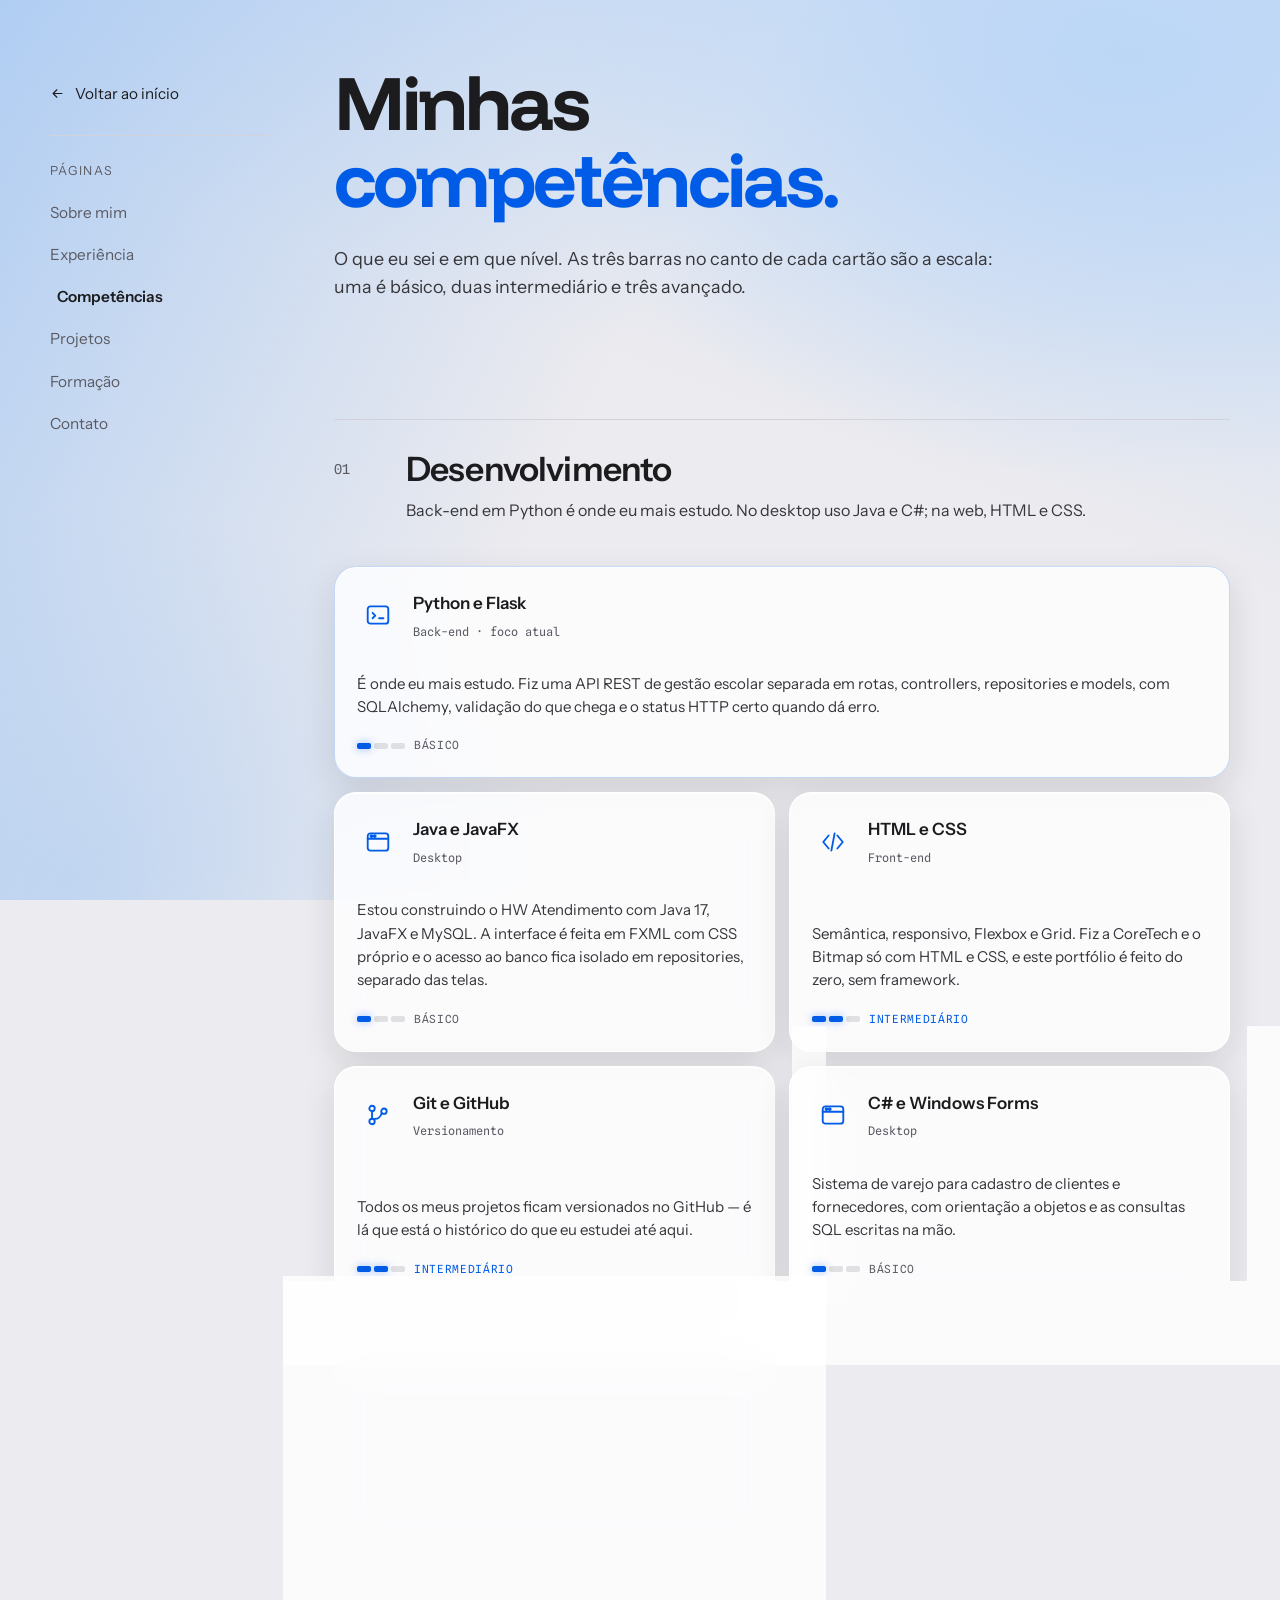
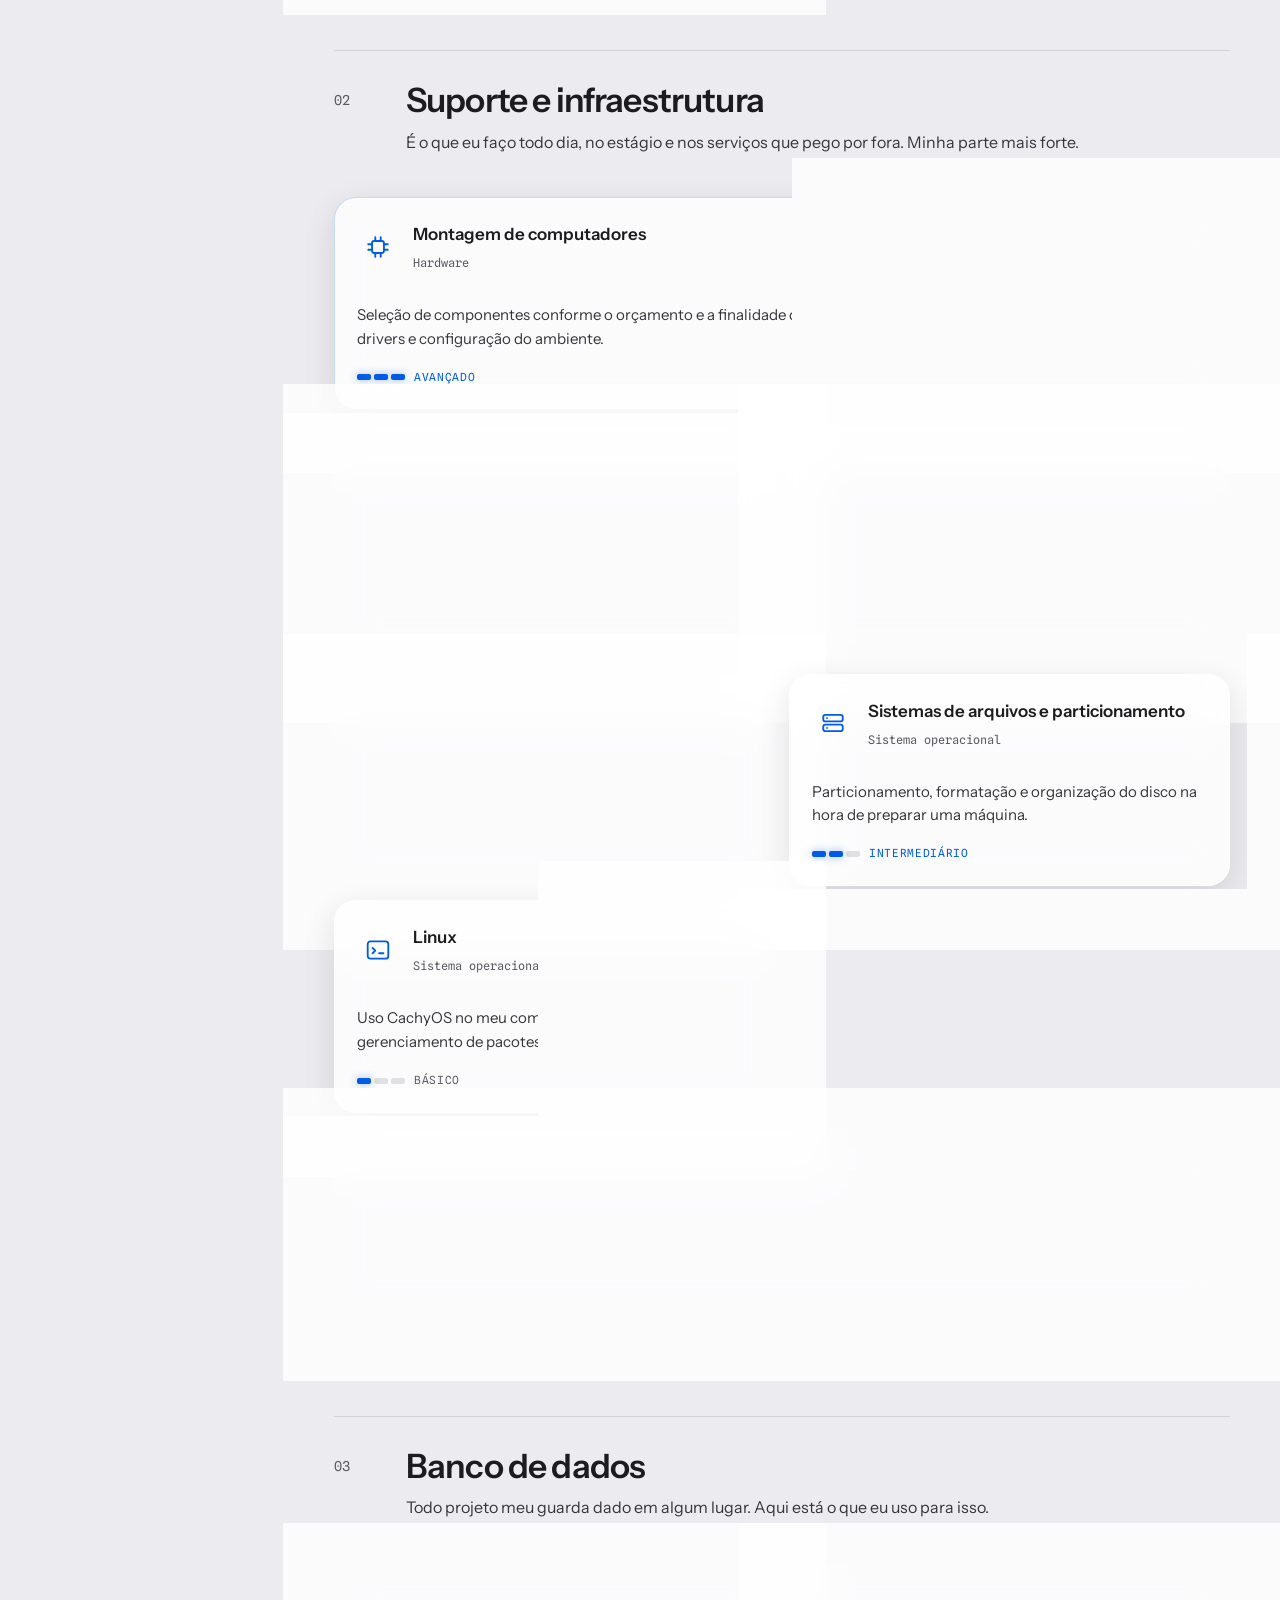
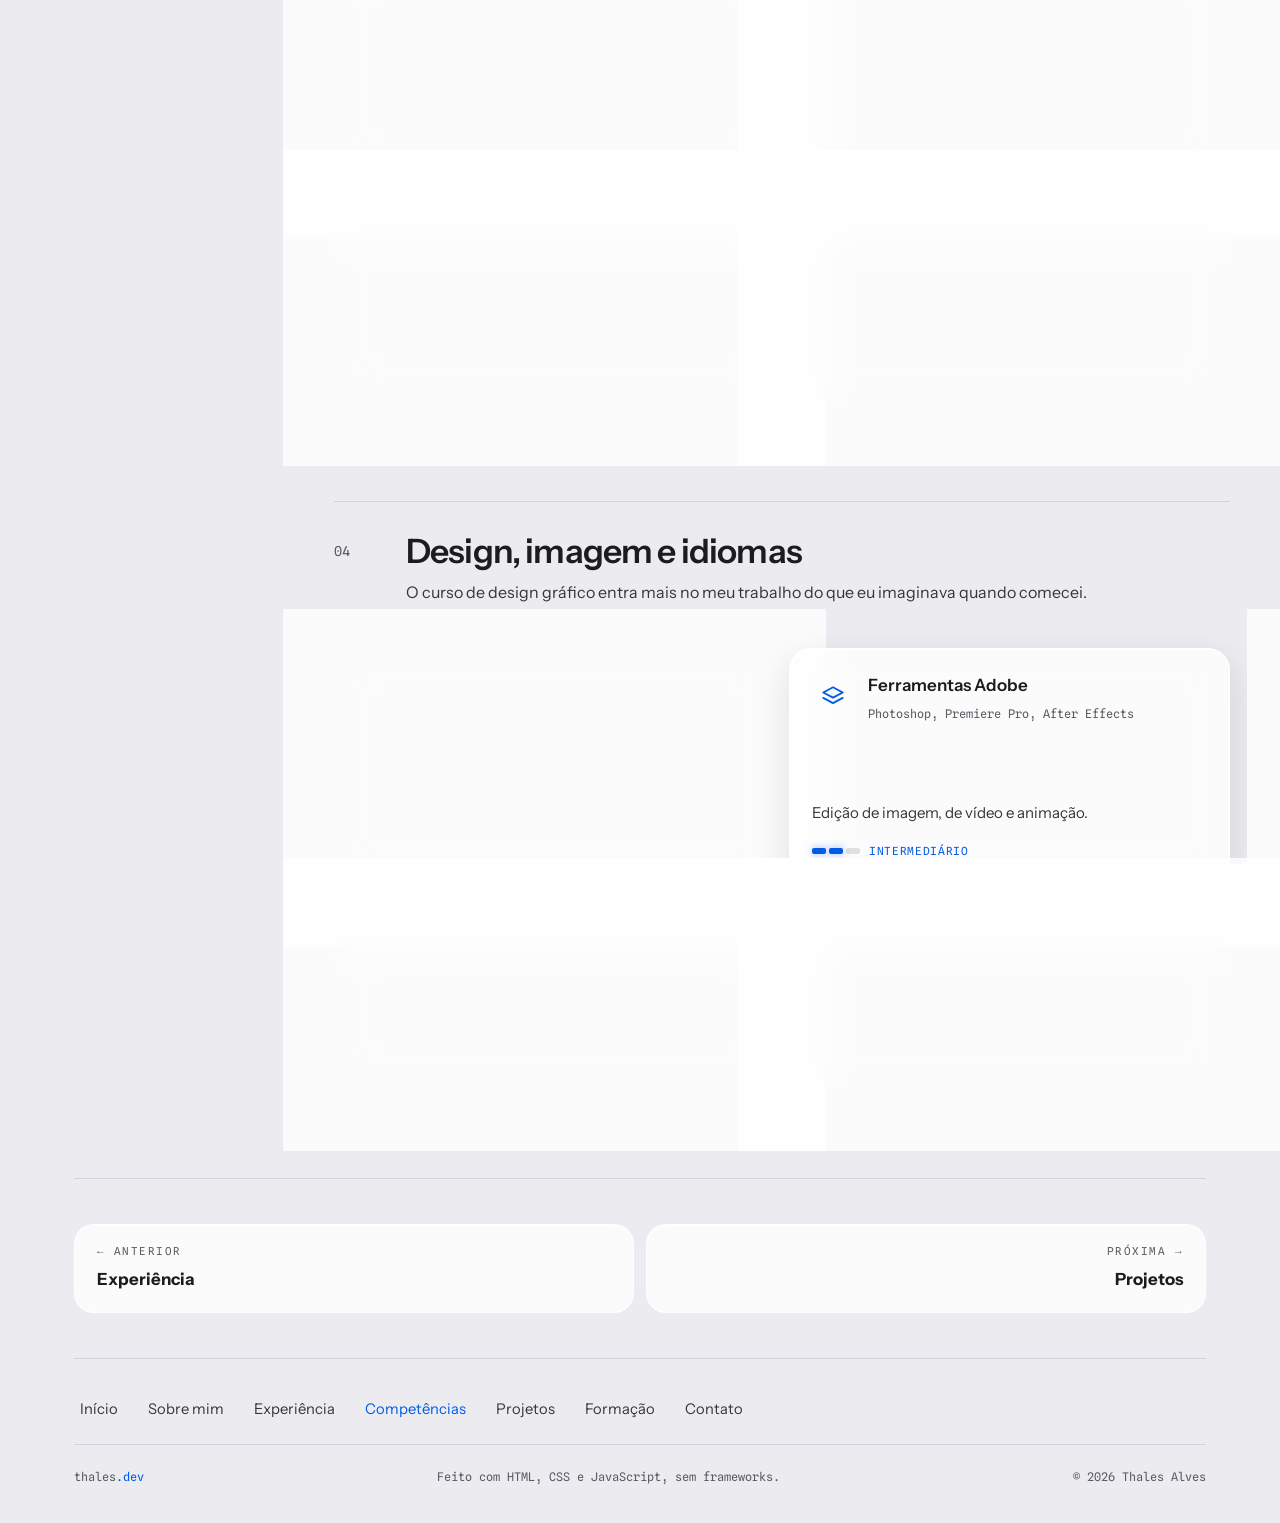
==== commit f16a25ea: "Tema claro no site inteiro e menu lateral nas paginas - Paleta clara: fundo #ECEBEF com lavagens azu" ====
--- a/pages/competencias.html
+++ b/pages/competencias.html
@@ -4,22 +4,6 @@
 <head>
 <meta charset="UTF-8">
 <meta name="viewport" content="width=device-width, initial-scale=1.0">
-
-<script>
-(function () {
-  var raiz = document.documentElement;
-  /* quem desliga animacao no sistema pula a abertura */
-  if (window.matchMedia('(prefers-reduced-motion: reduce)').matches) return;
-
-  raiz.classList.add('carregando');
-
-  /* seguranca: se algo falhar, o site aparece de qualquer jeito */
-  window.setTimeout(function () {
-    raiz.classList.remove('carregando');
-    raiz.classList.remove('abertura-saindo');
-  }, 4000);
-})();
-</script>
 <title>Competências — Thales Alves</title>
 
 <meta name="description" content="Competências de Thales Alves em desenvolvimento, suporte e infraestrutura, banco de dados e design.">
@@ -34,7 +18,7 @@
 
 <link rel="preconnect" href="https://fonts.googleapis.com">
 <link rel="preconnect" href="https://fonts.gstatic.com" crossorigin>
-<link href="https://fonts.googleapis.com/css2?family=Funnel+Display:wght@600;700;800&family=Instrument+Sans:wght@400;500;600;700&family=Spline+Sans+Mono:wght@400;500&display=swap" rel="stylesheet">
+<link href="https://fonts.googleapis.com/css2?family=Funnel+Display:wght@400;500;600;700;800&family=Instrument+Sans:wght@400;500;600;700&family=Spline+Sans+Mono:wght@400;500&display=swap" rel="stylesheet">
 <link rel="stylesheet" href="../css/style.css">
 </head>
 
@@ -54,13 +38,15 @@
 
 <a class="link-pular" href="#conteudo">Pular para o conteúdo</a>
 
-<header class="cromo">
-  <a href="../index.html" class="marca" aria-label="Início">
-    <span class="marca-simbolo">&lt;/&gt;</span>
-    <span>thales<span class="destaque">.dev</span></span>
-  </a>
-
-  <nav class="nav-topo" aria-label="Navegação principal">
+<div class="container folha-pagina">
+
+  <nav class="indice" aria-label="Navegação">
+    <a class="indice-voltar" href="../index.html">
+      <svg viewBox="0 0 24 24" fill="none" stroke="currentColor" stroke-width="1.8" stroke-linecap="round" stroke-linejoin="round" aria-hidden="true"><path d="M19 12H5M11 6l-6 6 6 6"/></svg>
+      Voltar ao início
+    </a>
+
+    <p class="indice-rotulo">Páginas</p>
     <a href="sobre.html">Sobre mim</a>
     <a href="experiencia.html">Experiência</a>
     <a href="competencias.html" aria-current="page">Competências</a>
@@ -68,10 +54,8 @@
     <a href="formacao.html">Formação</a>
     <a href="contato.html">Contato</a>
   </nav>
-</header>
-
-<main class="pagina" id="conteudo">
-  <div class="container">
+
+  <main class="texto-pagina" id="conteudo">
 
     <header class="pagina-topo">
       <h1>Minhas <em>competências.</em></h1>
@@ -298,6 +282,11 @@
         </article>
       </div>
     </section>
+
+  </main>
+</div>
+
+<div class="container">
 
     <nav class="nav-paginas" aria-label="Navegação entre páginas">
       <a class="nav-pagina" href="experiencia.html">
--- a/css/style.css
+++ b/css/style.css
@@ -1,29 +1,30 @@
 
 
 :root {
-  --fundo: #1A1816;
-  --fundo-2: #141211;
-  --fundo-3: #262220;
-
-  --vidro: linear-gradient(145deg, rgba(255, 248, 240, .10), rgba(255, 248, 240, .035));
-  --vidro-forte: linear-gradient(145deg, rgba(255, 248, 240, .19), rgba(255, 248, 240, .075));
-  --borda: rgba(255, 246, 236, .12);
-  --borda-forte: rgba(255, 246, 236, .26);
-
-  --luz-interna: inset 0 1px 0 rgba(255, 246, 236, .14);
-  --sombra: 0 24px 56px -22px rgba(0, 0, 0, .80);
-  --sombra-alta: 0 36px 80px -26px rgba(0, 0, 0, .88);
-
-  --texto: #F4F0EA;
-  --texto-2: #CBC4B9;
-  --texto-3: #9C948A;
-
-  --acento: #45B3A3;
-  --acento-claro: #92DACF;
-  --acento-10: rgba(69, 179, 163, .14);
-  --acento-20: rgba(69, 179, 163, .30);
-  --acento-40: rgba(69, 179, 163, .55);
-  --vermelho: #E0776E;
+  --fundo: #ECEBEF;
+  --fundo-2: #DEDDE4;
+  --fundo-3: #FFFFFF;
+
+  --vidro: rgba(255, 255, 255, .8);
+  --vidro-forte: #FFFFFF;
+  --borda: rgba(255, 255, 255, .95);
+  --borda-forte: #FFFFFF;
+  --fio: #D3D2DB;
+
+  --luz-interna: inset 0 1px 0 rgba(255, 255, 255, .9);
+  --sombra: 0 12px 34px rgba(28, 28, 30, .12);
+  --sombra-alta: 0 20px 46px rgba(28, 28, 30, .18);
+
+  --texto: #1C1C1E;
+  --texto-2: #35353A;
+  --texto-3: #5A5A63;
+
+  --acento: #005CE6;
+  --acento-claro: #005CE6;
+  --acento-10: rgba(0, 92, 230, .09);
+  --acento-20: rgba(0, 92, 230, .22);
+  --acento-40: rgba(0, 92, 230, .42);
+  --vermelho: #D7373B;
 
   --fonte-display: "Funnel Display", "Segoe UI", system-ui, sans-serif;
   --fonte-titulo: "Instrument Sans", "Segoe UI", system-ui, sans-serif;
@@ -60,7 +61,8 @@
 body {
   margin: 0;
   min-height: 100vh;
-  background: var(--fundo);
+  /* transparente: o fundo do body cobriria a .placa, que fica em z-index -1 */
+  background: transparent;
   color: var(--texto);
   font-family: var(--fonte-corpo);
   font-size: 16px;
@@ -172,20 +174,12 @@
   pointer-events: none;
   background-color: var(--fundo);
   background-image:
-    radial-gradient(62rem 42rem at 10% -14%, rgba(255, 236, 214, .055), transparent 60%),
-    radial-gradient(circle, rgba(255, 246, 236, .045) 1px, transparent 1.3px),
-    repeating-linear-gradient(90deg, rgba(255, 246, 236, .025) 0 1px, transparent 1px 88px),
-    repeating-linear-gradient(0deg, rgba(255, 246, 236, .025) 0 1px, transparent 1px 88px);
-  background-size: auto, 88px 88px, auto, auto;
-  background-position: center;
-}
-
-.placa::after {
-  content: "";
-  position: absolute;
-  inset: 0;
-  background: radial-gradient(80% 80% at 50% 40%, transparent, rgba(10, 9, 8, .78));
-}
+    linear-gradient(116deg, rgba(167, 201, 243, .85) 0%, rgba(236, 235, 239, 0) 46%),
+    linear-gradient(200deg, rgba(190, 216, 247, .8) 2%, rgba(236, 235, 239, 0) 44%),
+    radial-gradient(64rem 46rem at 88% 6%, rgba(178, 209, 246, .9), transparent 58%),
+    radial-gradient(56rem 42rem at 6% 98%, rgba(198, 216, 240, .85), transparent 56%);
+}
+
 
 
 /* veu que dissolve o conteudo que passa por baixo do topo */
@@ -195,7 +189,7 @@
   inset: -10px 0 -28px;
   z-index: -1;
   pointer-events: none;
-  background: linear-gradient(180deg, rgba(24, 22, 20, .94), rgba(24, 22, 20, 0));
+  background: linear-gradient(180deg, rgba(236, 235, 239, .92), rgba(236, 235, 239, 0));
   backdrop-filter: blur(7px);
   -webkit-backdrop-filter: blur(7px);
   -webkit-mask-image: linear-gradient(180deg, #000 58%, transparent);
@@ -220,6 +214,7 @@
   display: inline-flex;
   align-items: center;
   gap: 10px;
+  padding: 10px 0;
   font-family: var(--fonte-mono);
   font-size: .9rem;
   color: var(--texto-2);
@@ -265,20 +260,7 @@
 
 /* o que esconde o site fica num style no head de cada pagina */
 
-html.carregando {
-  overflow: hidden;
-}
-
-html.carregando body > :not(.abertura) {
-  visibility: hidden;
-}
-
 .abertura {
-  display: none;
-}
-
-html.carregando .abertura,
-html.abertura-saindo .abertura {
   position: fixed;
   inset: 0;
   z-index: 3000;
@@ -286,12 +268,14 @@
   place-items: center;
   align-content: center;
   background: var(--fundo);
-}
-
-html.abertura-saindo .abertura {
-  opacity: 0;
-  pointer-events: none;
-  transition: opacity .5s ease;
+  animation: abertura-sair .45s var(--mov) .9s forwards;
+}
+
+@keyframes abertura-sair {
+  to {
+    opacity: 0;
+    visibility: hidden;
+  }
 }
 
 .abertura-marca {
@@ -332,7 +316,7 @@
   margin-top: 24px;
   overflow: hidden;
   border-radius: 2px;
-  background: rgba(255, 255, 255, .12);
+  background: rgba(28, 28, 30, .1);
 }
 
 .abertura-barra i {
@@ -341,11 +325,17 @@
   background: var(--acento);
   transform: scaleX(0);
   transform-origin: left;
-  animation: abertura-encher .7s var(--mov) forwards;
-}
-
+  animation: abertura-encher .9s linear forwards;
+}
+
+/* os saltos desiguais imitam um carregamento de verdade */
 @keyframes abertura-encher {
-  to { transform: scaleX(1); }
+  0% { transform: scaleX(0); }
+  16% { transform: scaleX(.34); }
+  40% { transform: scaleX(.5); }
+  66% { transform: scaleX(.72); }
+  86% { transform: scaleX(.85); }
+  100% { transform: scaleX(1); }
 }
 
 
@@ -407,14 +397,14 @@
 .botao-acento {
   background: var(--acento);
   border-color: var(--acento);
-  color: #221913;
+  color: #FFFFFF;
   font-weight: 600;
   box-shadow: none;
 }
 
 .botao-acento:hover {
-  background: var(--acento-claro);
-  border-color: var(--acento-claro);
+  background: #0047BE;
+  border-color: #0047BE;
   box-shadow: none;
   transform: translateY(-2px);
 }
@@ -432,7 +422,7 @@
   font-size: .72rem;
   letter-spacing: .04em;
   color: var(--texto-2);
-  background: rgba(255, 255, 255, .04);
+  background: rgba(28, 28, 30, .05);
   border: 1px solid var(--borda);
   border-radius: var(--raio-pilula);
 }
@@ -488,7 +478,7 @@
   width: 260px;
   height: 260px;
   translate: -50% -50%;
-  background: radial-gradient(circle, rgba(255, 255, 255, .11), transparent 68%);
+  background: radial-gradient(circle, rgba(0, 92, 230, .09), transparent 68%);
   opacity: 0;
   transition: opacity var(--t8) var(--mov);
   pointer-events: none;
@@ -521,8 +511,8 @@
   width: 46px;
   height: 16px;
   border-radius: 7px 7px 0 0;
-  background: rgba(255, 255, 255, .30);
-  border: 1px solid rgba(255, 255, 255, .34);
+  background: #D9D8E2;
+  border: 1px solid #FFFFFF;
   border-bottom: 0;
   z-index: 1;
   transition: transform var(--t8) var(--mov);
@@ -535,8 +525,8 @@
   bottom: 0;
   height: 84px;
   border-radius: 5px 14px 14px 14px;
-  background: rgba(255, 255, 255, .22);
-  border: 1px solid rgba(255, 255, 255, .26);
+  background: #CFCEDA;
+  border: 1px solid #FFFFFF;
   z-index: 2;
 }
 
@@ -548,8 +538,8 @@
   height: 52px;
   margin-left: -23px;
   border-radius: 4px;
-  background: linear-gradient(160deg, rgba(255, 255, 255, .92), rgba(255, 255, 255, .62));
-  box-shadow: 0 6px 14px rgba(0, 0, 0, .25);
+  background: #FFFFFF;
+  box-shadow: 0 6px 14px rgba(28, 28, 30, .14);
   z-index: 3;
   /* escondidas na pasta fechada, aparecem conforme saltam */
   opacity: 0;
@@ -570,9 +560,9 @@
   bottom: 0;
   height: 84px;
   border-radius: 5px 14px 14px 14px;
-  background: linear-gradient(150deg, rgba(255, 255, 255, .40) 0%, rgba(255, 255, 255, .20) 100%);
-  border: 1px solid rgba(255, 255, 255, .42);
-  box-shadow: 0 10px 24px rgba(0, 0, 0, .28);
+  background: linear-gradient(150deg, #FFFFFF 0%, #DCDBE6 100%);
+  border: 1px solid #FFFFFF;
+  box-shadow: 0 10px 26px rgba(28, 28, 30, .16);
   backdrop-filter: blur(14px);
   -webkit-backdrop-filter: blur(14px);
   z-index: 5;
@@ -590,7 +580,7 @@
   display: block;
   height: 3px;
   border-radius: 2px;
-  background: rgba(255, 255, 255, .42);
+  background: #AFAEBC;
 }
 
 .pasta-frente i:nth-child(1) { width: 42px; }
@@ -666,7 +656,7 @@
   font-family: var(--fonte-mono);
   font-size: .73rem;
   color: var(--texto-2);
-  background: rgba(255, 255, 255, .10);
+  background: rgba(28, 28, 30, .06);
   border: 1px solid var(--borda);
   border-radius: var(--raio-pilula);
   transition: color var(--t4) var(--mov), background var(--t4) var(--mov), border-color var(--t4) var(--mov);
@@ -674,7 +664,7 @@
 
 .modulo:hover .modulo-abrir {
   color: var(--texto);
-  background: rgba(255, 255, 255, .20);
+  background: rgba(28, 28, 30, .1);
   border-color: var(--borda-forte);
 }
 
@@ -851,7 +841,7 @@
 
 .rede:hover {
   color: var(--texto);
-  background: rgba(255, 255, 255, .07);
+  background: rgba(28, 28, 30, .05);
   transform: translateY(-2px);
 }
 
@@ -954,7 +944,7 @@
 .secao-pagina {
   margin-top: clamp(56px, 11vh, 112px);
   padding-top: 30px;
-  border-top: 1px solid var(--borda);
+  border-top: 1px solid var(--fio);
 }
 
 .secao-cabeca {
@@ -1091,7 +1081,7 @@
   grid-template-columns: 56px minmax(0, 1fr);
   gap: 16px;
   padding: 26px 0;
-  border-top: 1px solid var(--borda);
+  border-top: 1px solid var(--fio);
 }
 
 .processo-item:first-child {
@@ -1229,7 +1219,7 @@
 }
 
 .ficha-pontos {
-  border-bottom: 1px dotted rgba(255, 255, 255, .22);
+  border-bottom: 1px dotted rgba(28, 28, 30, .22);
   translate: 0 -.3em;
 }
 
@@ -1254,7 +1244,7 @@
   width: 14px;
   height: 6px;
   border-radius: 2px;
-  background: rgba(255, 255, 255, .16);
+  background: rgba(28, 28, 30, .12);
 }
 
 .nivel-texto {
@@ -1298,7 +1288,7 @@
   gap: clamp(22px, 4vw, 52px);
   align-items: center;
   padding: clamp(28px, 5vh, 52px) 0;
-  border-top: 1px solid var(--borda);
+  border-top: 1px solid var(--fio);
 }
 
 .projeto-linha:first-of-type {
@@ -1336,7 +1326,7 @@
   font-family: var(--fonte-mono);
   font-size: .74rem;
   color: var(--texto-2);
-  background: rgba(255, 255, 255, .07);
+  background: rgba(28, 28, 30, .05);
   border: 1px solid var(--borda);
   border-radius: var(--raio-pilula);
 }
@@ -1355,7 +1345,7 @@
   aspect-ratio: 16 / 11;
   border: 1px solid var(--borda);
   border-radius: 20px;
-  background: linear-gradient(150deg, rgba(255, 255, 255, .10), rgba(0, 0, 0, .14));
+  background: linear-gradient(160deg, #FFFFFF, #EDECF2);
   box-shadow: var(--luz-interna), var(--sombra);
   transition: transform var(--t6) var(--mov), box-shadow var(--t6) var(--mov);
 }
@@ -1371,15 +1361,15 @@
   gap: 6px;
   height: 32px;
   padding: 0 14px;
-  background: rgba(255, 255, 255, .08);
-  border-bottom: 1px solid var(--borda);
+  background: rgba(28, 28, 30, .05);
+  border-bottom: 1px solid var(--fio);
 }
 
 .previa-barra i {
   width: 9px;
   height: 9px;
   border-radius: 50%;
-  background: rgba(255, 255, 255, .22);
+  background: rgba(28, 28, 30, .14);
 }
 
 .previa-barra span {
@@ -1408,7 +1398,7 @@
 .previa-menu i {
   height: 8px;
   border-radius: 3px;
-  background: rgba(255, 255, 255, .14);
+  background: rgba(28, 28, 30, .1);
 }
 
 .previa-menu i:first-child {
@@ -1423,7 +1413,7 @@
 .previa-tabela i {
   height: 11px;
   border-radius: 3px;
-  background: rgba(255, 255, 255, .11);
+  background: rgba(28, 28, 30, .09);
 }
 
 .previa-tabela i:nth-child(1) {
@@ -1431,6 +1421,8 @@
 }
 
 .previa-codigo {
+  background: #1C1C1E;
+  color: #E7E6EC;
   padding: 16px 18px;
   font-family: var(--fonte-mono);
   font-size: .72rem;
@@ -1469,7 +1461,7 @@
 .previa-cards i {
   height: 38px;
   border-radius: 7px;
-  background: rgba(255, 255, 255, .12);
+  background: rgba(28, 28, 30, .1);
 }
 
 
@@ -1504,7 +1496,7 @@
   font: inherit;
   font-size: .95rem;
   color: var(--texto);
-  background: rgba(255, 255, 255, .06);
+  background: #FFFFFF;
   border: 1px solid var(--borda);
   border-radius: 14px;
   transition: border-color var(--t2) var(--mov), background var(--t2) var(--mov);
@@ -1654,7 +1646,7 @@
   gap: 9px;
   padding: 10px 0;
   color: var(--texto-2);
-  border-bottom: 1px solid var(--borda);
+  border-bottom: 1px solid var(--fio);
   transition: color var(--t2) var(--mov), border-color var(--t2) var(--mov);
 }
 
@@ -1682,7 +1674,7 @@
   grid-template-columns: 1fr 1fr;
   gap: 12px;
   padding: clamp(28px, 5vh, 48px) 0;
-  border-top: 1px solid var(--borda);
+  border-top: 1px solid var(--fio);
 }
 
 .nav-pagina {
@@ -1721,19 +1713,20 @@
 
 .rodape {
   padding: 28px 0 36px;
-  border-top: 1px solid var(--borda);
+  border-top: 1px solid var(--fio);
 }
 
 .rodape-nav {
   display: flex;
   flex-wrap: wrap;
-  gap: 10px 24px;
-  padding-bottom: 22px;
+  gap: 0 18px;
+  padding-bottom: 12px;
   margin-bottom: 22px;
-  border-bottom: 1px solid var(--borda);
+  border-bottom: 1px solid var(--fio);
 }
 
 .rodape-nav a {
+  padding: 10px 6px;
   font-size: .92rem;
   color: var(--texto-2);
   transition: color var(--t2) var(--mov);
@@ -1910,7 +1903,173 @@
     opacity: 1 !important;
   }
 
-  .cortina {
+  .cortina,
+  .abertura {
     display: none;
   }
 }
+
+
+.folha-pagina {
+  display: grid;
+  grid-template-columns: 220px minmax(0, 1fr);
+  gap: clamp(28px, 5vw, 86px);
+  align-items: start;
+  padding: clamp(40px, 7vh, 76px) 0 clamp(60px, 10vh, 120px);
+}
+
+.indice {
+  position: sticky;
+  top: clamp(40px, 7vh, 76px);
+  display: grid;
+  gap: 2px;
+}
+
+.indice-voltar {
+  display: inline-flex;
+  align-items: center;
+  gap: 10px;
+  padding: 18px 0 28px;
+  font-size: .95rem;
+  color: var(--texto);
+  border-bottom: 1px solid var(--fio);
+  margin-bottom: 22px;
+  transition: color var(--t2) var(--mov);
+}
+
+.indice-voltar svg {
+  width: 15px;
+  height: 15px;
+}
+
+.indice-voltar:hover {
+  color: var(--acento);
+}
+
+.indice-rotulo {
+  margin-bottom: 10px;
+  font-size: .78rem;
+  letter-spacing: .09em;
+  text-transform: uppercase;
+  color: var(--texto-3);
+}
+
+.indice a:not(.indice-voltar) {
+  padding: 7px 0;
+  font-size: .96rem;
+  color: var(--texto-3);
+  transition: color var(--t2) var(--mov), padding-left var(--t4) var(--mov);
+}
+
+.indice a:not(.indice-voltar):hover {
+  padding-left: 7px;
+  color: var(--texto);
+}
+
+.indice a[aria-current="page"] {
+  padding-left: 7px;
+  font-weight: 600;
+  color: var(--texto);
+}
+
+.texto-pagina {
+  min-width: 0;
+}
+
+.migalha {
+  margin-bottom: 26px;
+  font-size: .82rem;
+  letter-spacing: .08em;
+  text-transform: uppercase;
+  color: var(--texto-3);
+}
+
+.titulo-grande {
+  font-family: var(--fonte-display);
+  font-weight: 400;
+  font-size: clamp(2.4rem, 5vw, 4.4rem);
+  line-height: 1.02;
+  letter-spacing: -.045em;
+}
+
+.entrada {
+  max-width: 720px;
+  margin-top: clamp(40px, 7vh, 72px);
+}
+
+.entrada p {
+  font-size: 1.12rem;
+  line-height: 1.55;
+  letter-spacing: -.012em;
+  color: var(--texto-2);
+}
+
+.entrada p:first-child {
+  font-size: 1.23rem;
+  color: var(--texto);
+}
+
+.entrada p + p {
+  margin-top: 18px;
+}
+
+.capitulo {
+  margin-top: clamp(48px, 8vh, 72px);
+  padding-top: clamp(32px, 5vh, 50px);
+  border-top: 1px solid var(--fio);
+  scroll-margin-top: 24px;
+}
+
+.capitulo-numero {
+  display: block;
+  margin-bottom: 25px;
+  font-size: .94rem;
+  color: var(--texto-3);
+}
+
+.capitulo h2 {
+  margin-bottom: 18px;
+  font-family: var(--fonte-display);
+  font-weight: 500;
+  font-size: clamp(1.65rem, 3vw, 2.2rem);
+  line-height: 1.16;
+  letter-spacing: -.04em;
+}
+
+.capitulo p {
+  max-width: 720px;
+  font-size: 1.12rem;
+  line-height: 1.55;
+  letter-spacing: -.012em;
+  color: var(--texto-2);
+}
+
+.capitulo p + p {
+  margin-top: 18px;
+}
+
+.capitulo strong {
+  color: var(--texto);
+  font-weight: 600;
+}
+
+@media (max-width: 920px) {
+  .folha-pagina {
+    grid-template-columns: 1fr;
+    gap: 32px;
+  }
+
+  .indice {
+    position: static;
+  }
+
+  .indice a:not(.indice-voltar) {
+    display: none;
+  }
+
+  .indice-voltar {
+    margin-bottom: 0;
+    padding-bottom: 0;
+    border-bottom: 0;
+  }
+}
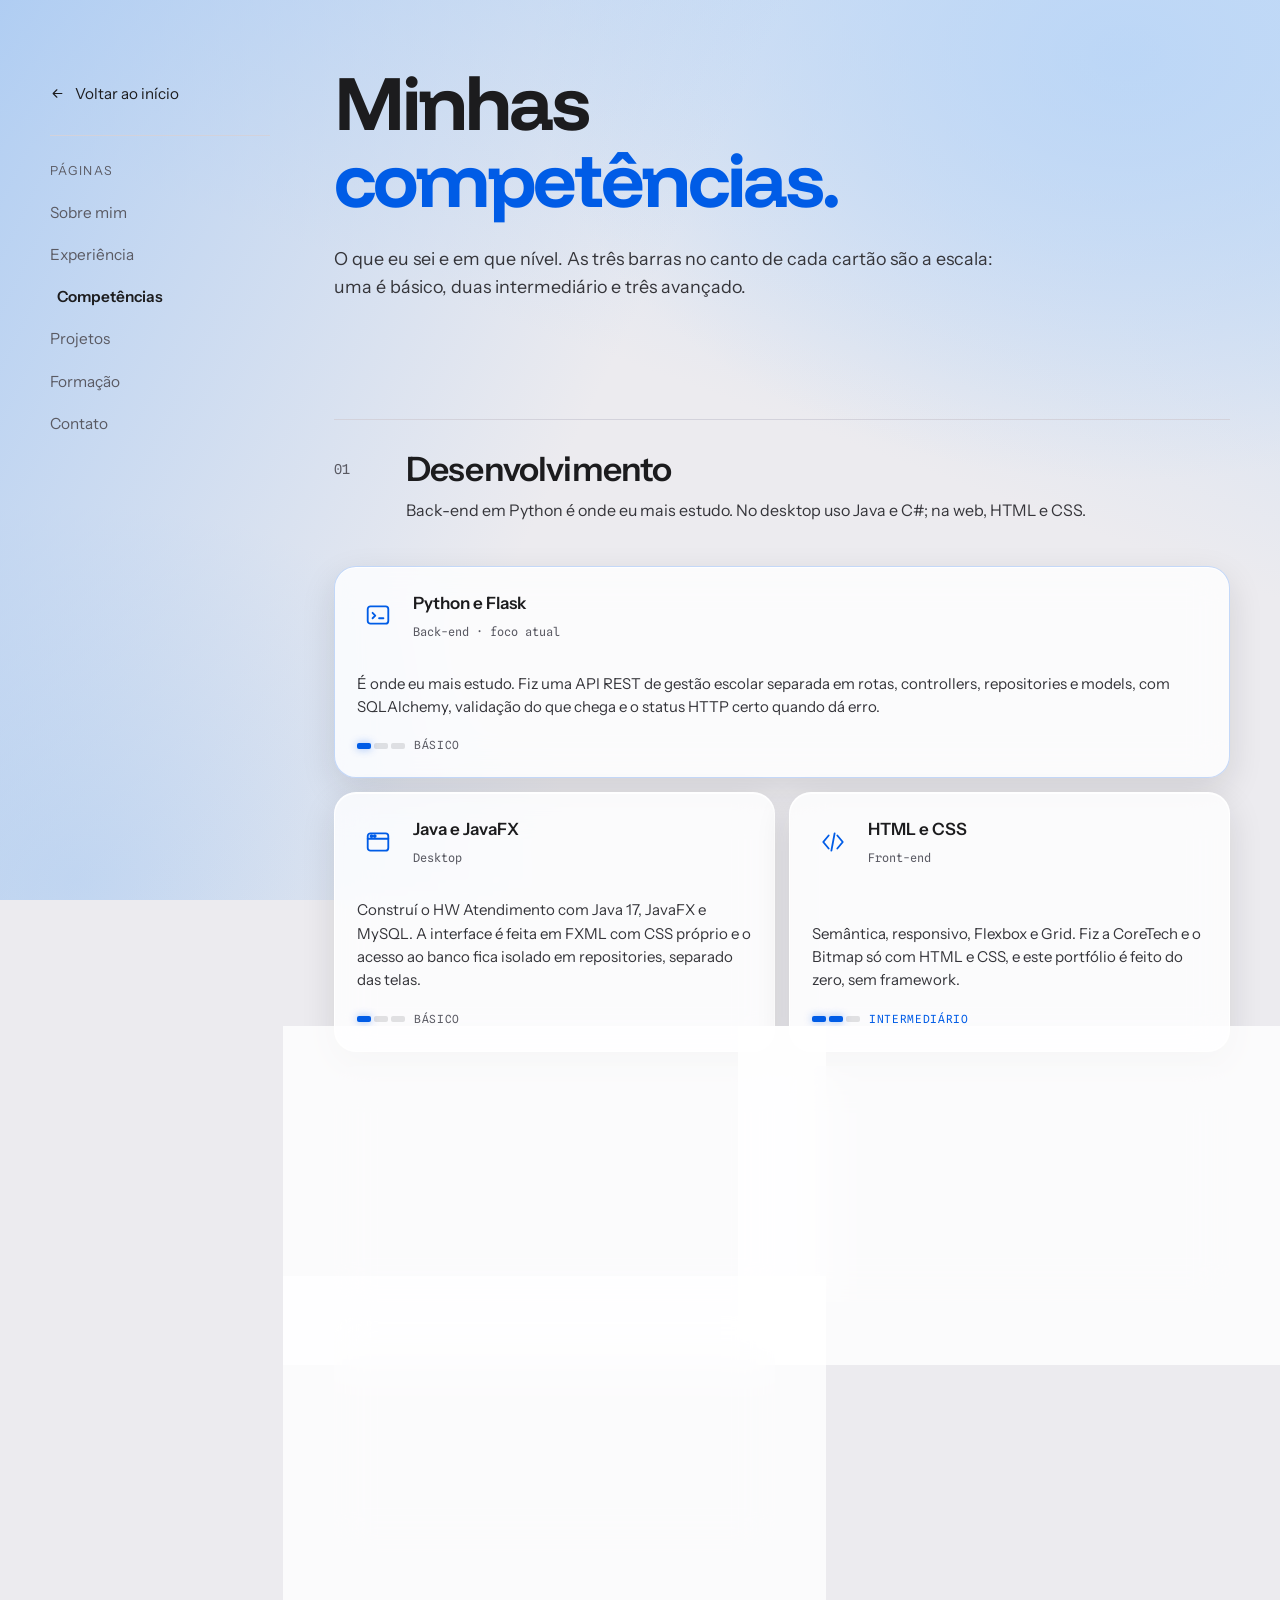
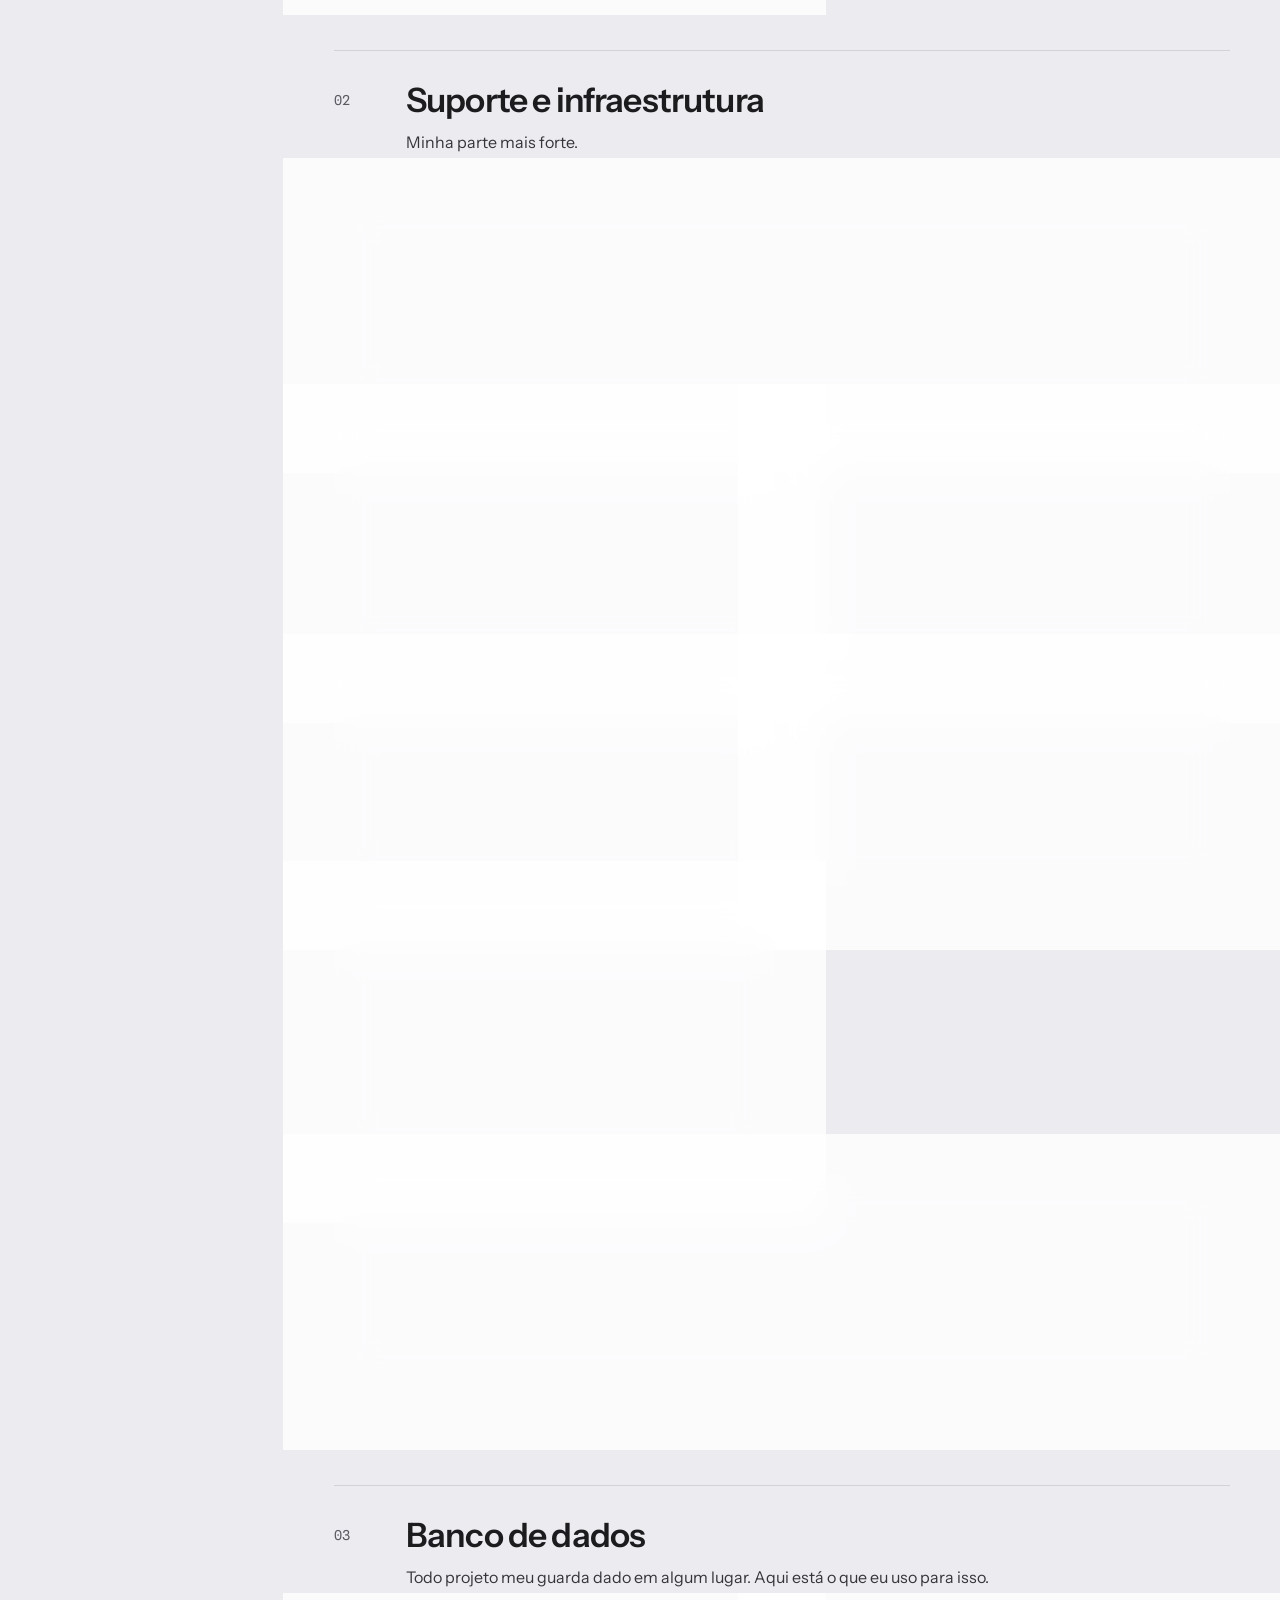
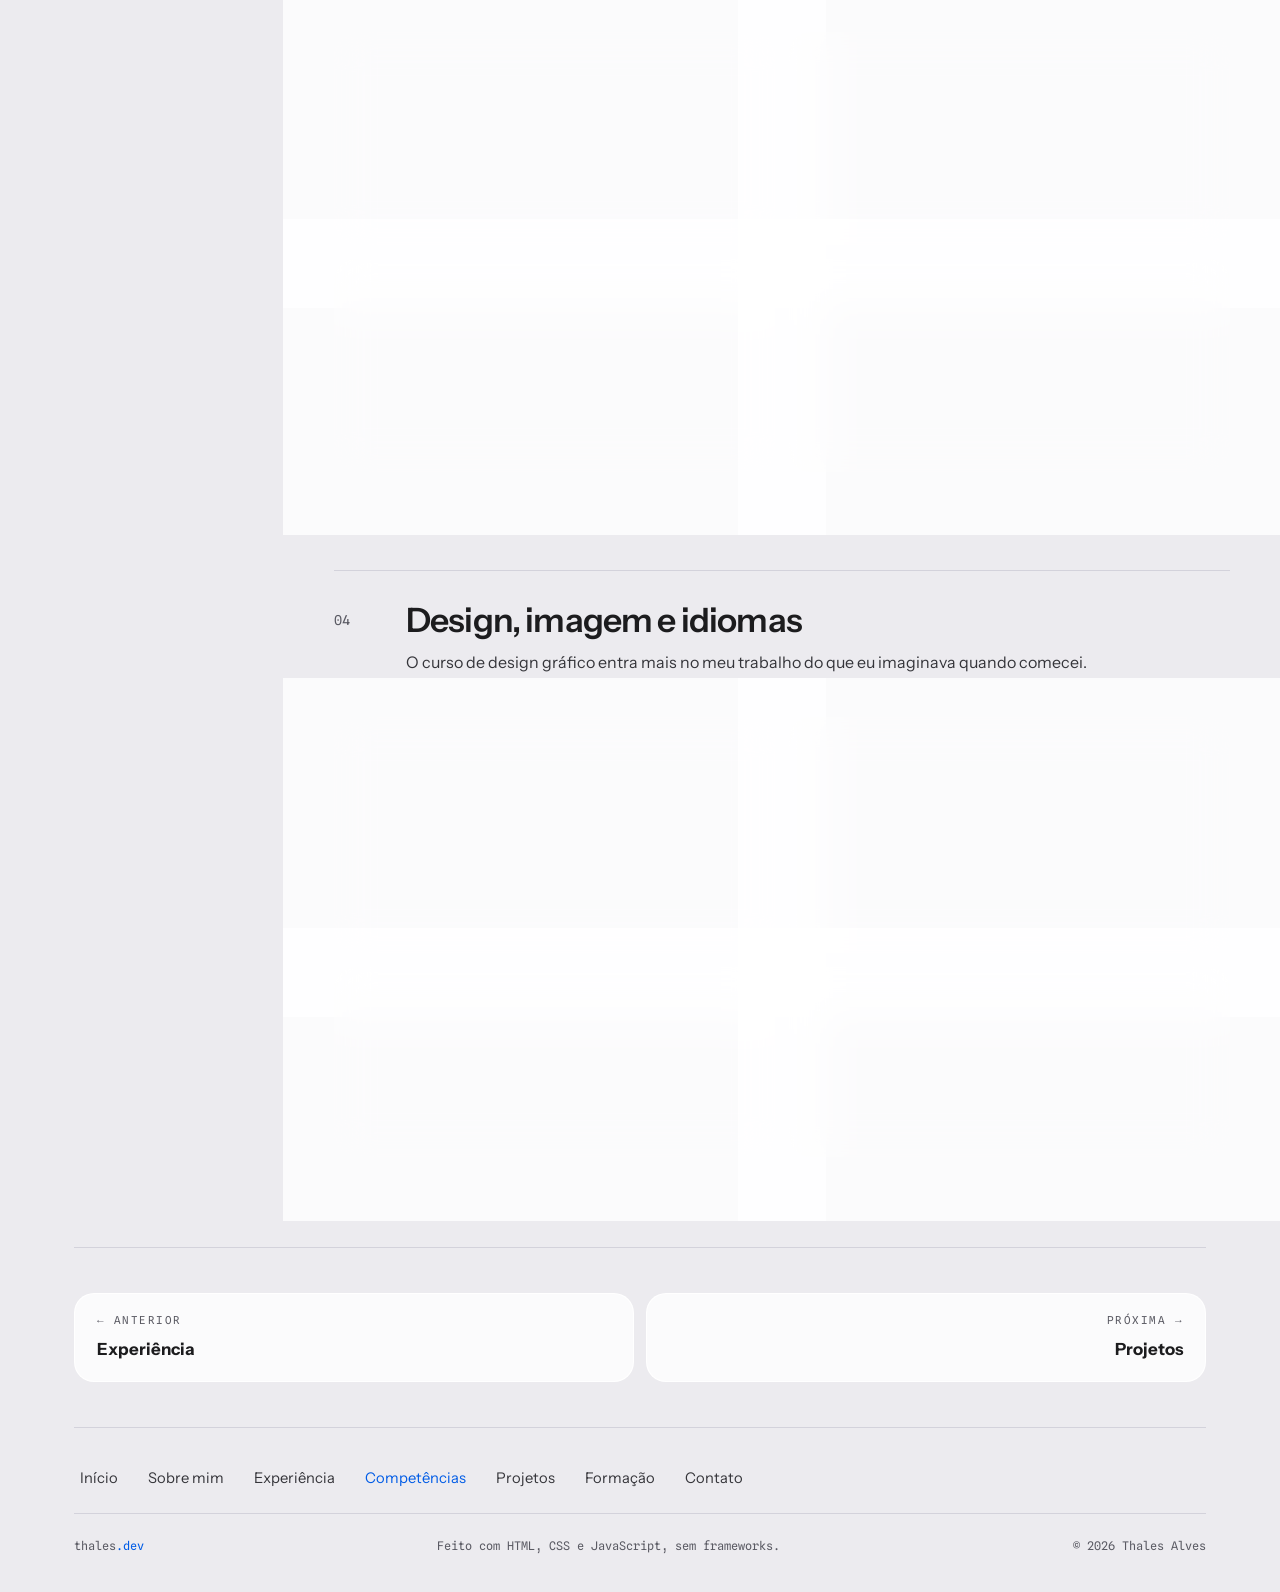
==== commit 558386f3: "Ajustando informações e o readme" ====
--- a/pages/competencias.html
+++ b/pages/competencias.html
@@ -89,7 +89,7 @@
             <span class="cartao-icone" aria-hidden="true"><svg viewBox="0 0 24 24" fill="none" stroke="currentColor" stroke-width="1.7" stroke-linecap="round" stroke-linejoin="round" aria-hidden="true"><rect x="2.5" y="4" width="19" height="16" rx="2.5"/><path d="M2.5 9h19"/><circle cx="6" cy="6.5" r=".9" fill="currentColor"/><circle cx="9" cy="6.5" r=".9" fill="currentColor"/></svg></span>
             <span class="cartao-titulo"><strong>Java e JavaFX</strong><small>Desktop</small></span>
           </div>
-          <p class="cartao-texto">Estou construindo o HW Atendimento com Java 17, JavaFX e MySQL. A interface é feita em FXML com CSS próprio e o acesso ao banco fica isolado em repositories, separado das telas.</p>
+          <p class="cartao-texto">Construí o HW Atendimento com Java 17, JavaFX e MySQL. A interface é feita em FXML com CSS próprio e o acesso ao banco fica isolado em repositories, separado das telas.</p>
 <div class="cartao-rodape"><span class="nivel" data-nivel="1"><span class="nivel-barras" aria-hidden="true"><i></i><i></i><i></i></span><span class="nivel-texto">Básico</span></span></div>
         </article>
         <article class="cartao">
@@ -132,7 +132,7 @@
         <span class="secao-numero">02</span>
         <div>
           <h2>Suporte e infraestrutura</h2>
-          <p>É o que eu faço todo dia, no estágio e nos serviços que pego por fora. Minha parte mais forte.</p>
+          <p>Minha parte mais forte.</p>
         </div>
       </div>
       <div class="grade-cartoes">
@@ -181,7 +181,7 @@
             <span class="cartao-icone" aria-hidden="true"><svg viewBox="0 0 24 24" fill="none" stroke="currentColor" stroke-width="1.7" stroke-linecap="round" stroke-linejoin="round" aria-hidden="true"><rect x="2.5" y="4" width="19" height="16" rx="2.5"/><path d="m7 10 2.5 2.5L7 15M13 15h4"/></svg></span>
             <span class="cartao-titulo"><strong>Linux</strong><small>Sistema operacional</small></span>
           </div>
-          <p class="cartao-texto">Uso CachyOS no meu computador: terminal e gerenciamento de pacotes no dia a dia.</p>
+          <p class="cartao-texto">Já usei CachyOS no meu computador pessoal e tenho experiência prática com Ubuntu Server no estágio, onde configurei um servidor local do zero e gerencio o sistema via terminal.</p>
 <div class="cartao-rodape"><span class="nivel" data-nivel="1"><span class="nivel-barras" aria-hidden="true"><i></i><i></i><i></i></span><span class="nivel-texto">Básico</span></span></div>
         </article>
         <article class="cartao cartao-largo">
@@ -189,7 +189,7 @@
             <span class="cartao-icone" aria-hidden="true"><svg viewBox="0 0 24 24" fill="none" stroke="currentColor" stroke-width="1.7" stroke-linecap="round" stroke-linejoin="round" aria-hidden="true"><circle cx="12" cy="12" r="9"/><path d="M3 12h18"/><path d="M12 3a14 14 0 0 1 0 18 14 14 0 0 1 0-18Z"/></svg></span>
             <span class="cartao-titulo"><strong>Fundamentos de redes TCP/IP</strong><small>Redes</small></span>
           </div>
-          <p class="cartao-texto">Endereçamento, conexão e os conceitos de rede vistos no curso técnico.</p>
+          <p class="cartao-texto">Conceitos de endereçamento e redes vistos no curso técnico e aplicados de forma prática no estágio através da configuração de Cloudflare Tunnel e regras de firewall.</p>
 <div class="cartao-rodape"><span class="nivel" data-nivel="1"><span class="nivel-barras" aria-hidden="true"><i></i><i></i><i></i></span><span class="nivel-texto">Básico</span></span></div>
         </article>
       </div>
--- a/css/style.css
+++ b/css/style.css
@@ -45,8 +45,14 @@
 }
 
 
-*,
-*::before,
+* {
+  box-sizing: border-box;
+}
+
+*::before {
+  box-sizing: border-box;
+}
+
 *::after {
   box-sizing: border-box;
 }
@@ -71,13 +77,22 @@
   overflow-x: hidden;
 }
 
-img,
+img {
+  display: block;
+  max-width: 100%;
+}
+
 svg {
   display: block;
   max-width: 100%;
 }
 
-ul,
+ul {
+  margin: 0;
+  padding: 0;
+  list-style: none;
+}
+
 ol {
   margin: 0;
   padding: 0;
@@ -97,9 +112,30 @@
   cursor: pointer;
 }
 
-h1,
-h2,
-h3,
+h1 {
+  margin: 0;
+  font-family: var(--fonte-titulo);
+  font-weight: 600;
+  line-height: 1.14;
+  letter-spacing: -.015em;
+}
+
+h2 {
+  margin: 0;
+  font-family: var(--fonte-titulo);
+  font-weight: 600;
+  line-height: 1.14;
+  letter-spacing: -.015em;
+}
+
+h3 {
+  margin: 0;
+  font-family: var(--fonte-titulo);
+  font-weight: 600;
+  line-height: 1.14;
+  letter-spacing: -.015em;
+}
+
 h4 {
   margin: 0;
   font-family: var(--fonte-titulo);
@@ -158,6 +194,14 @@
   background: var(--acento);
   box-shadow: 0 0 0 0 rgba(69, 179, 163, .5);
   animation: pulsar 2.4s var(--mov) infinite;
+}
+.ledOff{
+  width: 7px;
+  height: 7px;
+  flex: 0 0 auto;
+  border-radius: 50%;
+  background: #AFAEBC;
+  box-shadow: 0 0 0 0 rgba(69, 179, 163, .5);
 }
 
 @keyframes pulsar {
@@ -484,13 +528,20 @@
   pointer-events: none;
 }
 
-.coluna-modulos .modulo:hover,
+.coluna-modulos .modulo:hover {
+  --dy: -10px;
+  --giro: 0deg;
+}
+
 .coluna-modulos .modulo:focus-visible {
   --dy: -10px;
   --giro: 0deg;
 }
 
-.modulo:hover::before,
+.modulo:hover::before {
+  opacity: 1;
+}
+
 .modulo:focus-visible::before {
   opacity: 1;
 }
@@ -548,7 +599,10 @@
   transition: transform var(--t8) var(--mov), opacity var(--t4) var(--mov);
 }
 
-.modulo:hover .folha,
+.modulo:hover .folha {
+  opacity: 1;
+}
+
 .modulo:focus-visible .folha {
   opacity: 1;
 }
@@ -586,32 +640,50 @@
 .pasta-frente i:nth-child(1) { width: 42px; }
 .pasta-frente i:nth-child(2) { width: 26px; }
 
-.modulo:hover .pasta-frente,
+.modulo:hover .pasta-frente {
+  transform: perspective(420px) rotateX(-34deg);
+}
+
 .modulo:focus-visible .pasta-frente {
   transform: perspective(420px) rotateX(-34deg);
 }
 
-.modulo:hover .pasta-aba,
+.modulo:hover .pasta-aba {
+  transform: translateY(-3px);
+}
+
 .modulo:focus-visible .pasta-aba {
   transform: translateY(-3px);
 }
 
-.modulo:hover .folha-1,
+.modulo:hover .folha-1 {
+  transform: translate(-30px, -20px) rotate(-15deg);
+}
+
 .modulo:focus-visible .folha-1 {
   transform: translate(-30px, -20px) rotate(-15deg);
 }
 
-.modulo:hover .folha-2,
+.modulo:hover .folha-2 {
+  transform: translateY(-28px) scale(1);
+}
+
 .modulo:focus-visible .folha-2 {
   transform: translateY(-28px) scale(1);
 }
 
-.modulo:hover .folha-3,
+.modulo:hover .folha-3 {
+  transform: translate(30px, -20px) rotate(15deg);
+}
+
 .modulo:focus-visible .folha-3 {
   transform: translate(30px, -20px) rotate(15deg);
 }
 
-.modulo:hover .pasta,
+.modulo:hover .pasta {
+  transform: translateY(-2px);
+}
+
 .modulo:focus-visible .pasta {
   transform: translateY(-2px);
 }
@@ -694,12 +766,18 @@
     opacity: 0;
   }
 
-  .modulo:hover .modulo-gaveta,
+  .modulo:hover .modulo-gaveta {
+    grid-template-rows: 1fr;
+  }
+
   .modulo:focus-visible .modulo-gaveta {
     grid-template-rows: 1fr;
   }
 
-  .modulo:hover .modulo-gaveta > div,
+  .modulo:hover .modulo-gaveta > div {
+    opacity: 1;
+  }
+
   .modulo:focus-visible .modulo-gaveta > div {
     opacity: 1;
   }
@@ -740,12 +818,17 @@
       rotate(var(--giro));
   }
 
-  .coluna-modulos .modulo:hover,
+  .coluna-modulos .modulo:hover {
+    --lift: -10px;
+  }
+
   .coluna-modulos .modulo:focus-visible {
     --lift: -10px;
   }
 
-  /* elipse de raio 31vw por 56vh nos angulos 30, 0 e -30 de cada lado */
+  /* elipse de raio 31vw por 56vh nos angulos 30 { --x: -26.8vw; --y: -28vh; }
+
+  0 e -30 de cada lado */
 
   .coluna-modulos:first-of-type .modulo:nth-child(1) { --x: -26.8vw; --y: -28vh; }
   .coluna-modulos:first-of-type .modulo:nth-child(2) { --x: -31vw;   --y: 0vh; }
@@ -1255,7 +1338,11 @@
   color: var(--texto-3);
 }
 
-.nivel[data-nivel="1"] .nivel-barras i:nth-child(-n+1),
+.nivel[data-nivel="1"] .nivel-barras i:nth-child(-n+1) {
+  background: var(--acento);
+  box-shadow: 0 0 8px var(--acento-40);
+}
+
 .nivel[data-nivel="2"] .nivel-barras i:nth-child(-n+2) {
   background: var(--acento);
   box-shadow: 0 0 8px var(--acento-40);
@@ -1489,7 +1576,18 @@
   color: var(--texto-3);
 }
 
-.campo input,
+.campo input {
+  width: 100%;
+  padding: 14px 16px;
+  font: inherit;
+  font-size: .95rem;
+  color: var(--texto);
+  background: #FFFFFF;
+  border: 1px solid var(--borda);
+  border-radius: 14px;
+  transition: border-color var(--t2) var(--mov), background var(--t2) var(--mov);
+}
+
 .campo textarea {
   width: 100%;
   padding: 14px 16px;
@@ -1507,12 +1605,20 @@
   min-height: 150px;
 }
 
-.campo input::placeholder,
+.campo input::placeholder {
+  color: var(--texto-3);
+}
+
 .campo textarea::placeholder {
   color: var(--texto-3);
 }
 
-.campo input:focus,
+.campo input:focus {
+  outline: none;
+  border-color: var(--acento);
+  background: rgba(175, 201, 79, .10);
+}
+
 .campo textarea:focus {
   outline: none;
   border-color: var(--acento);
@@ -1524,7 +1630,10 @@
   color: var(--vermelho);
 }
 
-.campo-com-erro input,
+.campo-com-erro input {
+  border-color: var(--vermelho);
+}
+
 .campo-com-erro textarea {
   border-color: var(--vermelho);
 }
@@ -1815,8 +1924,14 @@
 }
 
 @media (max-width: 860px) {
-  .grade-cartoes,
-  .formulario,
+  .grade-cartoes {
+    grid-template-columns: 1fr;
+  }
+
+  .formulario {
+    grid-template-columns: 1fr;
+  }
+
   .projeto-linha {
     grid-template-columns: 1fr;
   }
@@ -1829,7 +1944,11 @@
     grid-template-columns: repeat(2, minmax(0, 1fr));
   }
 
-  .secao-cabeca,
+  .secao-cabeca {
+    grid-template-columns: 1fr;
+    gap: 12px;
+  }
+
   .processo-item {
     grid-template-columns: 1fr;
     gap: 12px;
@@ -1887,8 +2006,18 @@
     scroll-behavior: auto;
   }
 
-  *,
-  *::before,
+  * {
+    animation-duration: .01ms !important;
+    animation-iteration-count: 1 !important;
+    transition-duration: .01ms !important;
+  }
+
+  *::before {
+    animation-duration: .01ms !important;
+    animation-iteration-count: 1 !important;
+    transition-duration: .01ms !important;
+  }
+
   *::after {
     animation-duration: .01ms !important;
     animation-iteration-count: 1 !important;
@@ -1903,7 +2032,10 @@
     opacity: 1 !important;
   }
 
-  .cortina,
+  .cortina {
+    display: none;
+  }
+
   .abertura {
     display: none;
   }
